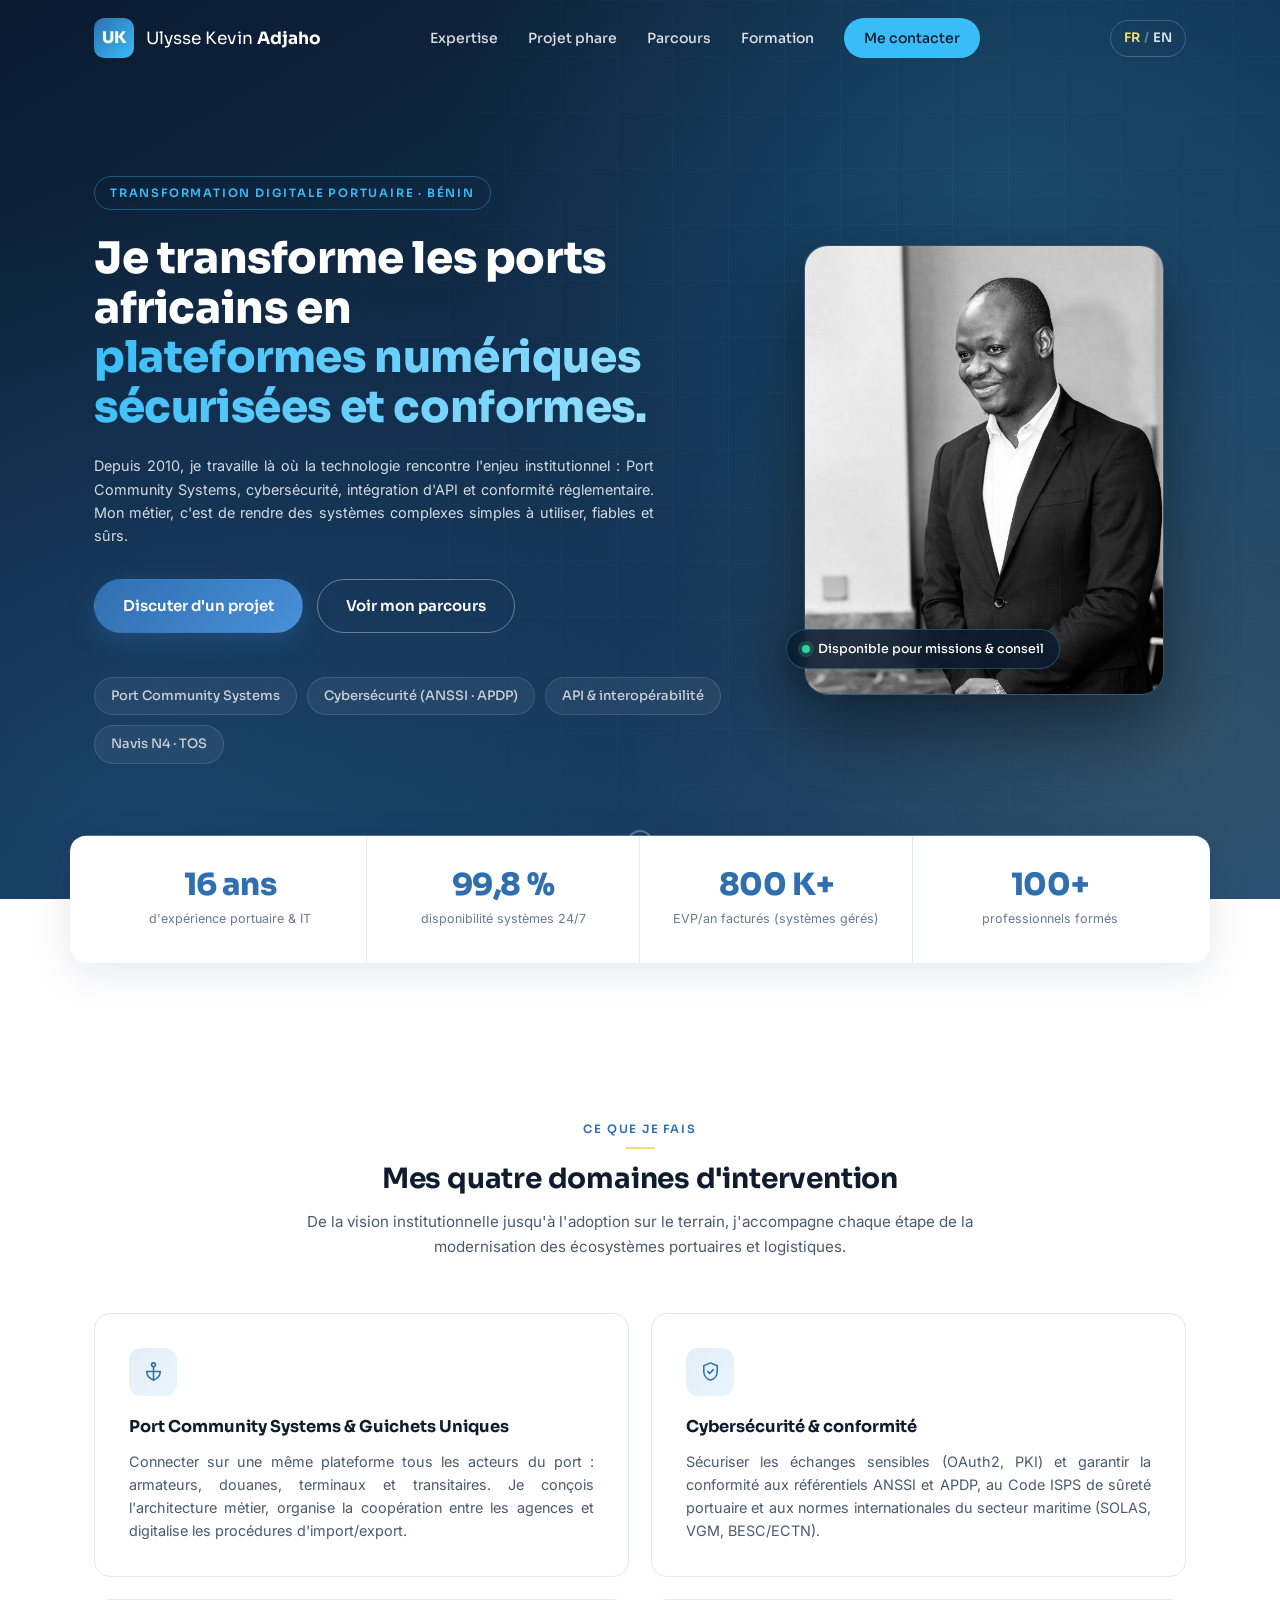
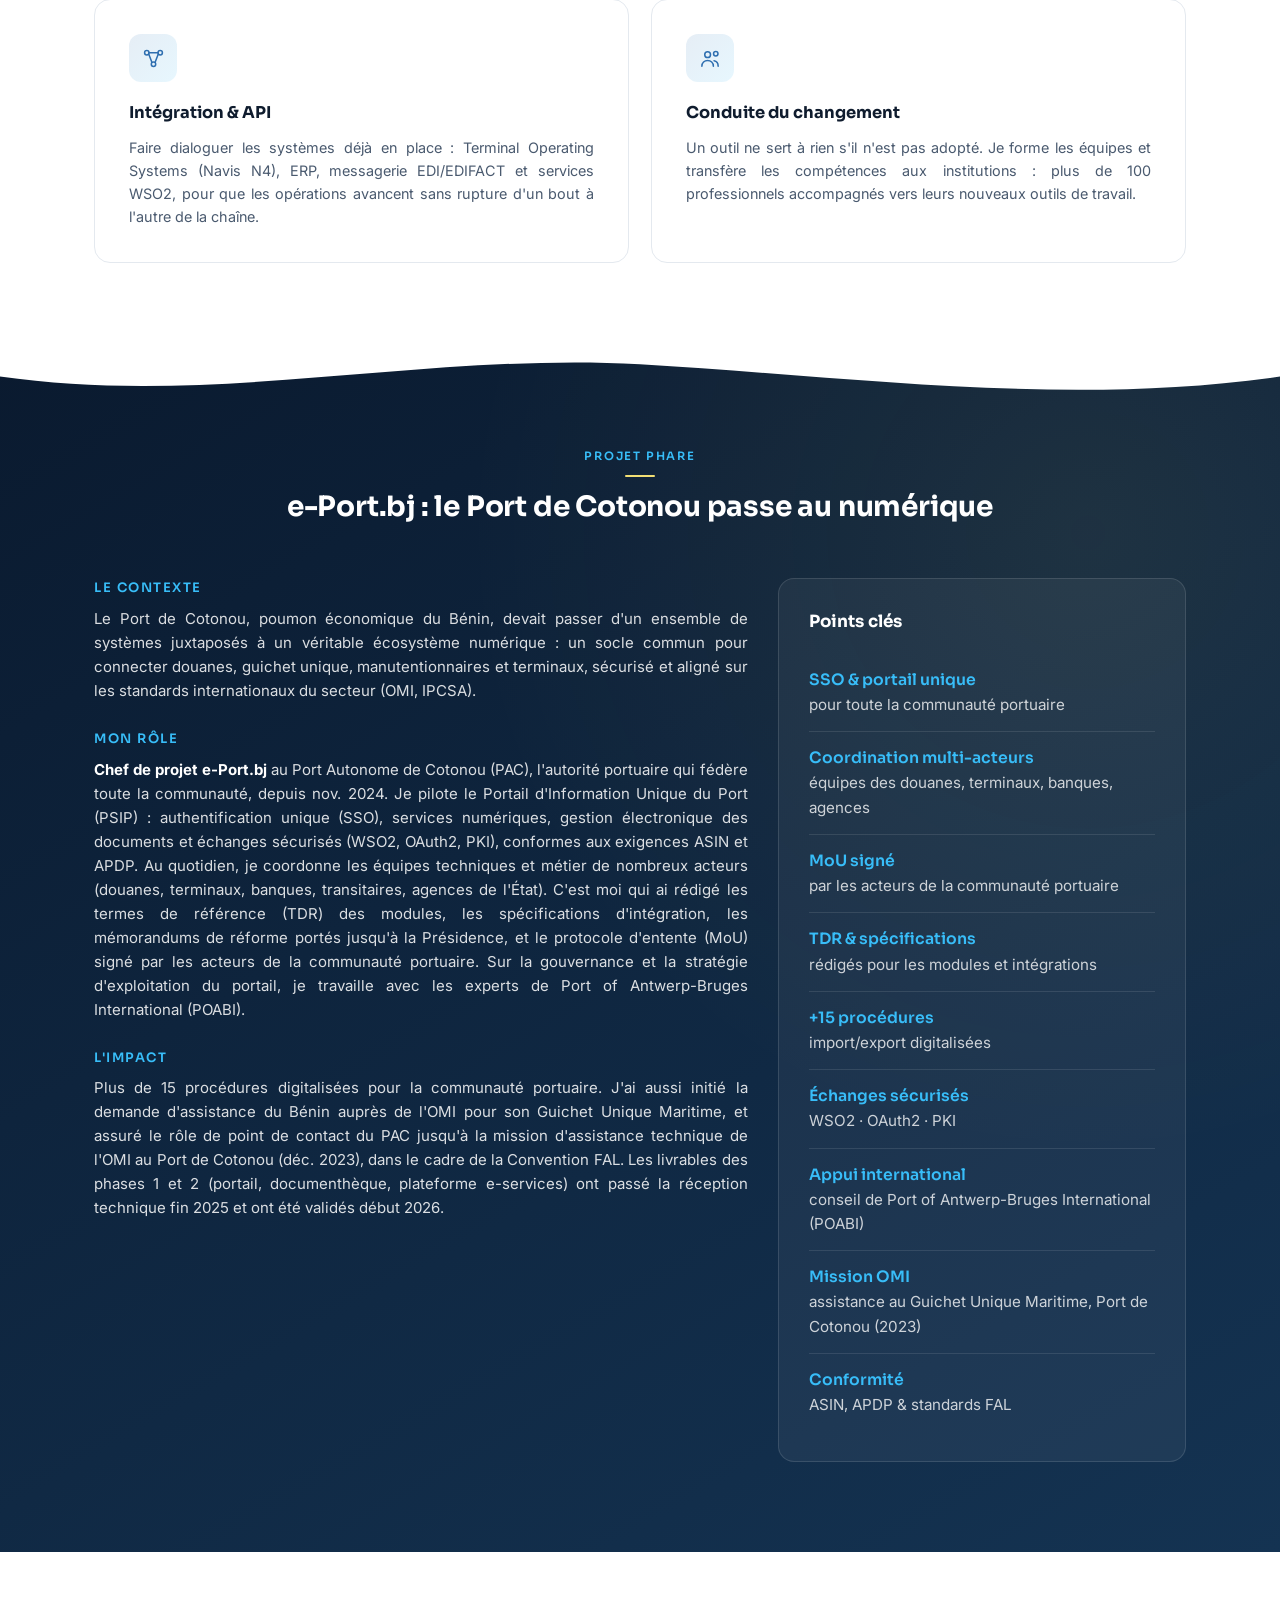
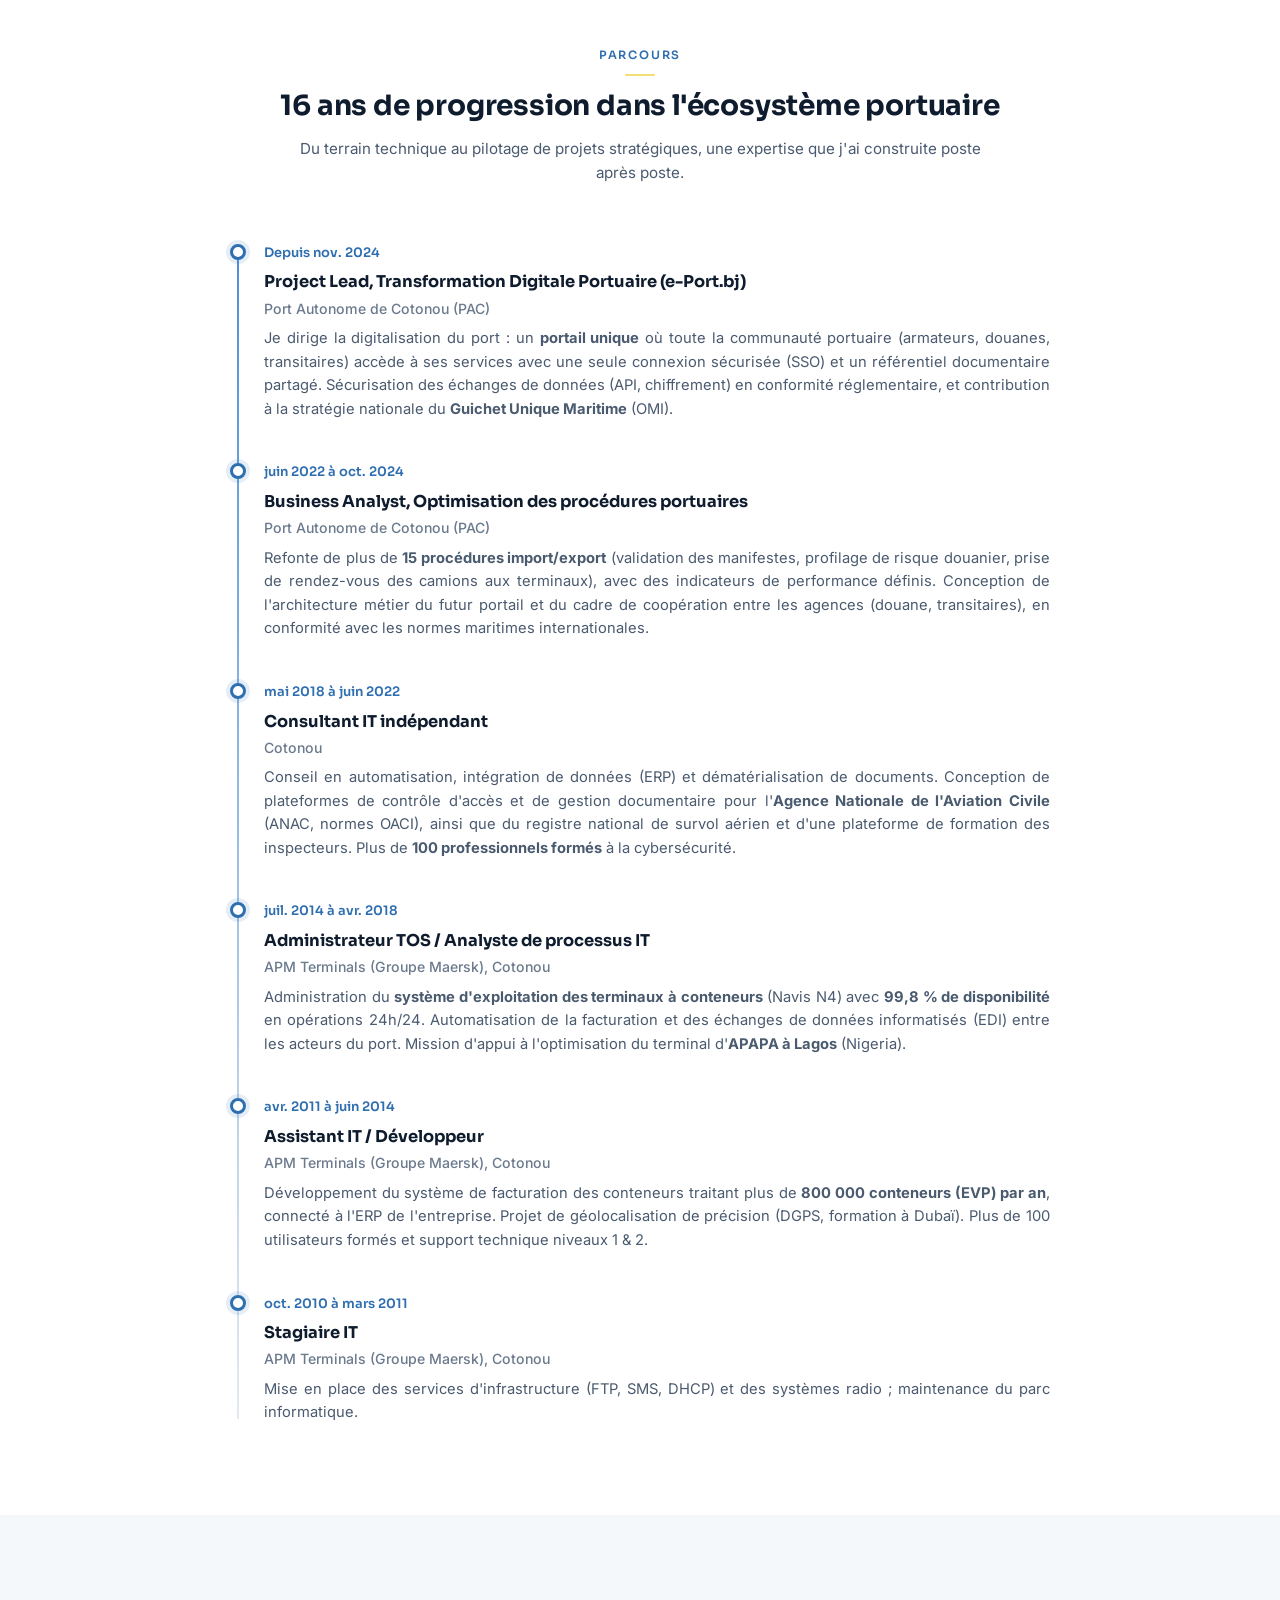
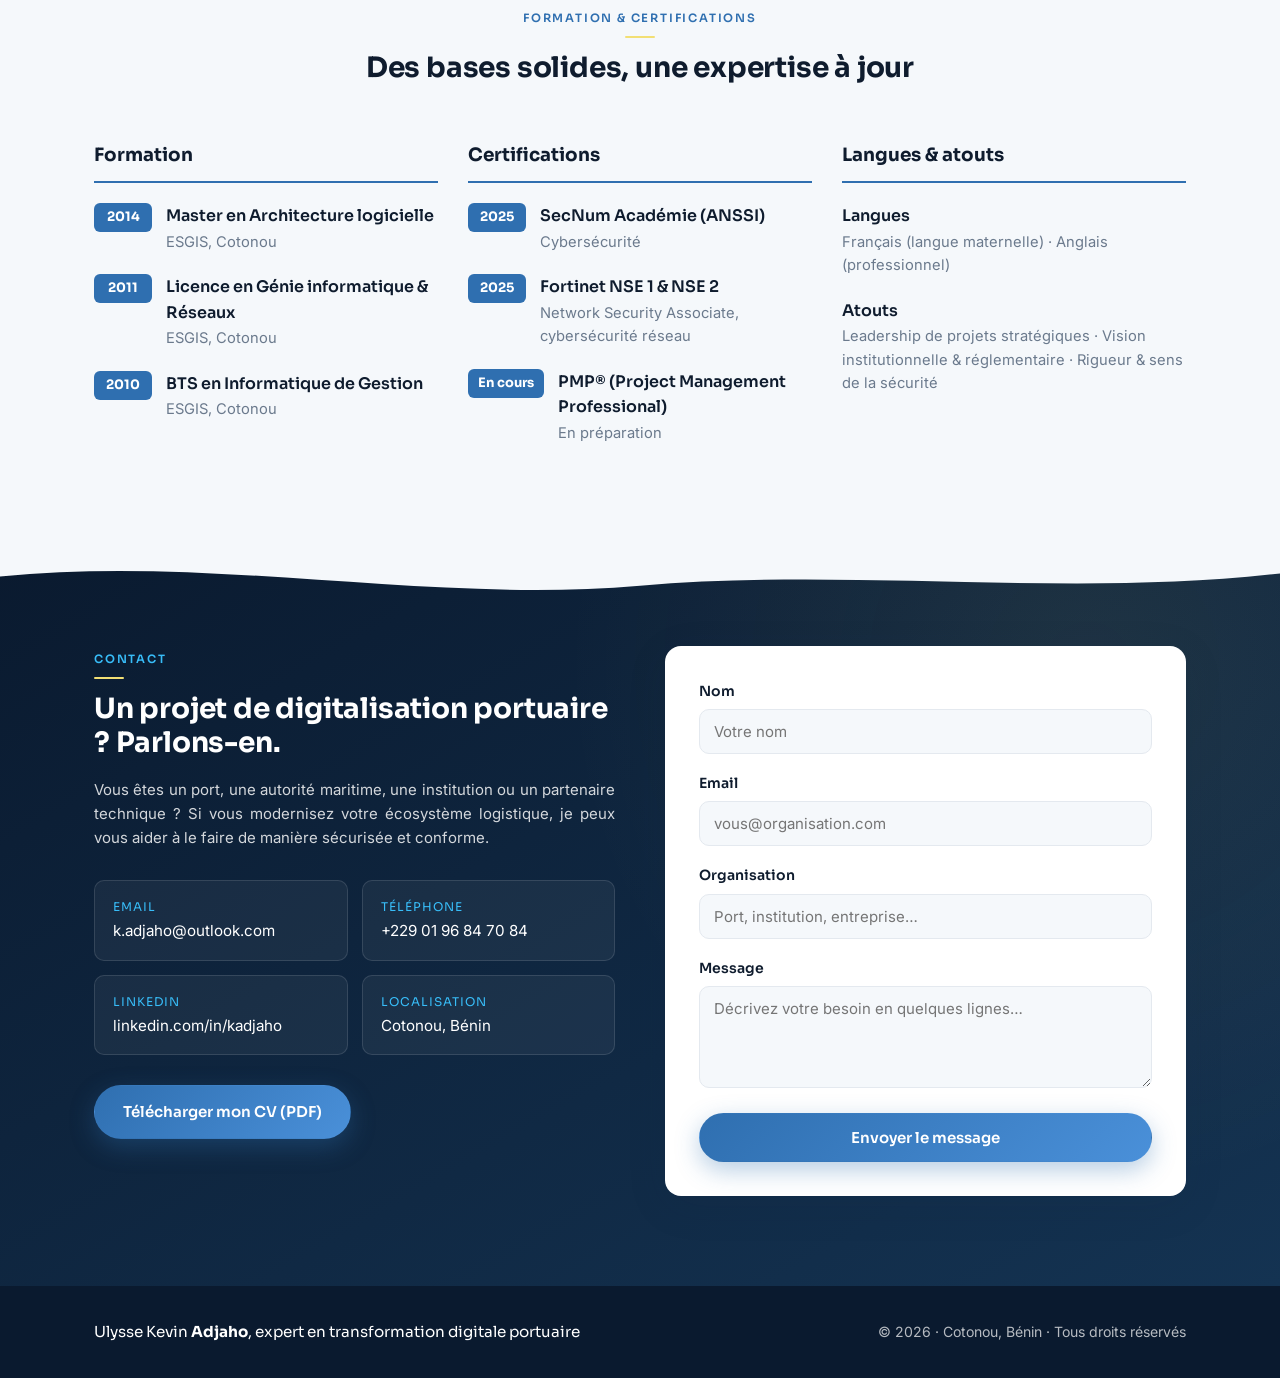
==== index.html @ 73146367 "Site personnel Ulysse Kevin Adjaho (FR/EN) - version initiale Site vitrine bilingue de transformatio" ====
<!DOCTYPE html>
<html lang="fr">
<head>
  <meta charset="UTF-8" />
  <meta name="viewport" content="width=device-width, initial-scale=1.0" />
  <title>Ulysse Kevin Adjaho | Expert en Transformation Digitale Portuaire</title>
  <meta name="description" content="Ulysse Kevin Adjaho, expert en transformation digitale portuaire à Cotonou (Bénin). 16 ans d'impact : Port Community Systems, cybersécurité, API et conformité pour les ports africains." />
  <meta name="author" content="Ulysse Kevin Adjaho" />

  <!-- Open Graph -->
  <meta property="og:type" content="website" />
  <meta property="og:title" content="Ulysse Kevin Adjaho | Transformation Digitale Portuaire" />
  <meta property="og:description" content="Je transforme les ports africains en plateformes numériques sécurisées et conformes. 16 ans d'impact." />
  <meta property="og:locale" content="fr_FR" />
  <meta property="og:url" content="https://kevinadjaho.com/" />

  <link rel="canonical" href="https://kevinadjaho.com/" />
  <link rel="icon" href="favicon.svg" type="image/svg+xml" />
  <link rel="preconnect" href="https://fonts.googleapis.com" />
  <link rel="preconnect" href="https://fonts.gstatic.com" crossorigin />
  <link href="https://fonts.googleapis.com/css2?family=Sora:wght@400;600;700;800&family=Inter:wght@400;500;600&display=swap" rel="stylesheet" />
  <link rel="alternate" hreflang="fr" href="https://kevinadjaho.com/" />
  <link rel="alternate" hreflang="en" href="https://kevinadjaho.com/index-en.html" />
  <link rel="alternate" hreflang="x-default" href="https://kevinadjaho.com/" />
  <link rel="stylesheet" href="styles.css?v=2" />

  <script type="application/ld+json">
  {
    "@context": "https://schema.org",
    "@type": "Person",
    "name": "Ulysse Kevin Adjaho",
    "alternateName": "Kevin Adjaho",
    "url": "https://kevinadjaho.com/",
    "image": "https://kevinadjaho.com/assets/photo.jpg",
    "jobTitle": "Chef de projet e-Port.bj, Expert en Transformation Digitale Portuaire",
    "worksFor": {
      "@type": "Organization",
      "name": "Port Autonome de Cotonou (PAC)"
    },
    "alumniOf": {
      "@type": "CollegeOrUniversity",
      "name": "ESGIS, Cotonou"
    },
    "address": {
      "@type": "PostalAddress",
      "addressLocality": "Cotonou",
      "addressCountry": "BJ"
    },
    "email": "mailto:k.adjaho@outlook.com",
    "telephone": "+229-01-96-84-70-84",
    "sameAs": [
      "https://www.linkedin.com/in/kadjaho"
    ],
    "knowsAbout": [
      "Port Community Systems",
      "Transformation digitale portuaire",
      "Interopérabilité des systèmes",
      "Cybersécurité",
      "Guichet Unique Maritime",
      "Sûreté portuaire (Code ISPS)",
      "Intégration API"
    ]
  }
  </script>
</head>
<body>

  <!-- ===== Header / Nav ===== -->
  <header class="site-header" id="siteHeader">
    <div class="container header-inner">
      <a href="#accueil" class="brand">
        <span class="brand-mark">UK</span>
        <span class="brand-name">Ulysse Kevin <strong>Adjaho</strong></span>
      </a>
      <nav class="nav" id="nav">
        <a href="#expertise">Expertise</a>
        <a href="#projet">Projet phare</a>
        <a href="#parcours">Parcours</a>
        <a href="#formation">Formation</a>
        <a href="#contact" class="nav-cta">Me contacter</a>
      </nav>
      <a class="lang-switch" href="index-en.html" hreflang="en" aria-label="Switch to English">
        <span class="lang-current">FR</span><span class="lang-sep">/</span><span class="lang-alt">EN</span>
      </a>
      <button class="nav-toggle" id="navToggle" aria-label="Menu" aria-expanded="false">
        <span></span><span></span><span></span>
      </button>
    </div>
  </header>

  <!-- ===== Hero ===== -->
  <section class="hero" id="accueil">
    <div class="hero-bg" aria-hidden="true"></div>
    <div class="container hero-inner">
      <div class="hero-content">
        <p class="hero-eyebrow">Transformation digitale portuaire · Bénin</p>
        <h1 class="hero-title">
          Je transforme les ports africains en
          <span class="accent">plateformes numériques sécurisées&nbsp;et conformes.</span>
        </h1>
        <p class="hero-lead">
          Depuis 2010, je travaille là où la technologie rencontre l'enjeu
          institutionnel : Port Community Systems, cybersécurité, intégration d'API et
          conformité réglementaire. Mon métier, c'est de rendre des systèmes complexes
          simples à utiliser, fiables et sûrs.
        </p>
        <div class="hero-actions">
          <a href="#contact" class="btn btn-primary">Discuter d'un projet</a>
          <a href="#parcours" class="btn btn-ghost">Voir mon parcours</a>
        </div>
        <ul class="hero-tags">
          <li>Port Community Systems</li>
          <li>Cybersécurité (ANSSI · APDP)</li>
          <li>API &amp; interopérabilité</li>
          <li>Navis N4 · TOS</li>
        </ul>
      </div>

      <div class="hero-portrait">
        <div class="portrait-frame">
          <img src="assets/photo.jpg" alt="Ulysse Kevin Adjaho" id="heroPhoto"
               onerror="this.style.display='none'; this.parentElement.classList.add('portrait-empty');" />
          <span class="portrait-fallback" aria-hidden="true">UK</span>
        </div>
        <div class="portrait-badge">
          <span class="badge-dot"></span>
          Disponible pour missions &amp; conseil
        </div>
      </div>
    </div>
    <div class="hero-scroll" aria-hidden="true"><span></span></div>
  </section>

  <!-- ===== Stats ===== -->
  <section class="stats" aria-label="Chiffres clés">
    <div class="container stats-grid">
      <div class="stat" data-target="16" data-suffix=" ans">
        <span class="stat-num">16 ans</span>
        <span class="stat-label">d'expérience portuaire &amp; IT</span>
      </div>
      <div class="stat" data-target="99.8" data-suffix=" %" data-decimals="1">
        <span class="stat-num">99,8 %</span>
        <span class="stat-label">disponibilité systèmes 24/7</span>
      </div>
      <div class="stat" data-target="800" data-suffix=" K+">
        <span class="stat-num">800 K+</span>
        <span class="stat-label">EVP/an facturés (systèmes gérés)</span>
      </div>
      <div class="stat" data-target="100" data-suffix="+">
        <span class="stat-num">100+</span>
        <span class="stat-label">professionnels formés</span>
      </div>
    </div>
  </section>

  <!-- ===== Expertise ===== -->
  <section class="section" id="expertise">
    <div class="container">
      <div class="section-head">
        <p class="section-eyebrow">Ce que je fais</p>
        <h2 class="section-title">Mes quatre domaines d'intervention</h2>
        <p class="section-sub">
          De la vision institutionnelle jusqu'à l'adoption sur le terrain, j'accompagne
          chaque étape de la modernisation des écosystèmes portuaires et logistiques.
        </p>
      </div>

      <div class="cards">
        <article class="card">
          <div class="card-icon">
            <svg viewBox="0 0 24 24" fill="none" stroke="currentColor" stroke-width="1.6" stroke-linecap="round" stroke-linejoin="round" aria-hidden="true">
              <circle cx="12" cy="5" r="2"></circle>
              <line x1="12" y1="7" x2="12" y2="21"></line>
              <path d="M5 12h14"></path>
              <path d="M5 12c0 4.5 3 7.5 7 9c4-1.5 7-4.5 7-9"></path>
            </svg>
          </div>
          <h3>Port Community Systems &amp; Guichets Uniques</h3>
          <p>
            Connecter sur une même plateforme tous les acteurs du port : armateurs,
            douanes, terminaux et transitaires. Je conçois l'architecture métier, organise
            la coopération entre les agences et digitalise les procédures d'import/export.
          </p>
        </article>

        <article class="card">
          <div class="card-icon">
            <svg viewBox="0 0 24 24" fill="none" stroke="currentColor" stroke-width="1.6" stroke-linecap="round" stroke-linejoin="round" aria-hidden="true">
              <path d="M12 3l7 3v6c0 4.5-3 8-7 9c-4-1-7-4.5-7-9V6l7-3z"></path>
              <path d="M9 12l2 2l4-4"></path>
            </svg>
          </div>
          <h3>Cybersécurité &amp; conformité</h3>
          <p>
            Sécuriser les échanges sensibles (OAuth2, PKI) et garantir la conformité
            aux référentiels ANSSI et APDP, au Code ISPS de sûreté portuaire et aux
            normes internationales du secteur maritime (SOLAS, VGM, BESC/ECTN).
          </p>
        </article>

        <article class="card">
          <div class="card-icon">
            <svg viewBox="0 0 24 24" fill="none" stroke="currentColor" stroke-width="1.6" stroke-linecap="round" stroke-linejoin="round" aria-hidden="true">
              <circle cx="5" cy="6" r="2.3"></circle>
              <circle cx="19" cy="6" r="2.3"></circle>
              <circle cx="12" cy="18" r="2.3"></circle>
              <path d="M7 7.3L10.3 16"></path>
              <path d="M17 7.3L13.7 16"></path>
              <path d="M7.3 6h9.4"></path>
            </svg>
          </div>
          <h3>Intégration &amp; API</h3>
          <p>
            Faire dialoguer les systèmes déjà en place : Terminal Operating Systems
            (Navis N4), ERP, messagerie EDI/EDIFACT et services WSO2, pour que les
            opérations avancent sans rupture d'un bout à l'autre de la chaîne.
          </p>
        </article>

        <article class="card">
          <div class="card-icon">
            <svg viewBox="0 0 24 24" fill="none" stroke="currentColor" stroke-width="1.6" stroke-linecap="round" stroke-linejoin="round" aria-hidden="true">
              <circle cx="9" cy="8" r="3"></circle>
              <path d="M3 20c0-3.5 2.7-6 6-6s6 2.5 6 6"></path>
              <circle cx="17.5" cy="7" r="2.3"></circle>
              <path d="M15.7 14.3c2.8 0.4 4.3 2.6 4.3 5.7"></path>
            </svg>
          </div>
          <h3>Conduite du changement</h3>
          <p>
            Un outil ne sert à rien s'il n'est pas adopté. Je forme les équipes et
            transfère les compétences aux institutions : plus de 100 professionnels
            accompagnés vers leurs nouveaux outils de travail.
          </p>
        </article>
      </div>
    </div>
  </section>

  <!-- ===== Projet phare ===== -->
  <section class="section section-dark" id="projet">
    <svg class="section-wave wave-white" viewBox="0 0 1440 60" preserveAspectRatio="none" aria-hidden="true"><path d="M0,32 C240,72 480,0 720,16 C960,32 1200,72 1440,32 L1440,0 L0,0 Z"></path></svg>
    <div class="container">
      <div class="section-head">
        <p class="section-eyebrow light">Projet phare</p>
        <h2 class="section-title">e-Port.bj : le Port de Cotonou passe au numérique</h2>
      </div>

      <div class="case">
        <div class="case-main">
          <div class="case-block">
            <h4>Le contexte</h4>
            <p>
              Le Port de Cotonou, poumon économique du Bénin, devait passer d'un ensemble
              de systèmes juxtaposés à un véritable écosystème numérique : un socle commun
              pour connecter douanes, guichet unique, manutentionnaires et terminaux, sécurisé
              et aligné sur les standards internationaux du secteur (OMI, IPCSA).
            </p>
          </div>
          <div class="case-block">
            <h4>Mon rôle</h4>
            <p>
              <strong>Chef de projet e-Port.bj</strong> au Port Autonome de Cotonou (PAC),
              l'autorité portuaire qui fédère toute la communauté, depuis nov. 2024.
              Je pilote le Portail d'Information Unique du Port (PSIP) : authentification
              unique (SSO), services numériques, gestion électronique des documents et
              échanges sécurisés (WSO2, OAuth2, PKI), conformes aux exigences ASIN et APDP.
              Au quotidien, je coordonne les équipes techniques et métier de nombreux
              acteurs (douanes, terminaux, banques, transitaires, agences de l'État).
              C'est moi qui ai rédigé les termes de référence (TDR) des modules, les
              spécifications d'intégration, les mémorandums de réforme portés jusqu'à la
              Présidence, et le protocole d'entente (MoU) signé par les acteurs de la
              communauté portuaire. Sur la gouvernance et la stratégie d'exploitation du
              portail, je travaille avec les experts de Port of Antwerp-Bruges
              International (POABI).
            </p>
          </div>
          <div class="case-block">
            <h4>L'impact</h4>
            <p>
              Plus de 15 procédures digitalisées pour la communauté portuaire. J'ai aussi
              initié la demande d'assistance du Bénin auprès de l'OMI pour son Guichet
              Unique Maritime, et assuré le rôle de point de contact du PAC jusqu'à la
              mission d'assistance technique de l'OMI au Port de Cotonou (déc. 2023), dans
              le cadre de la Convention FAL. Les livrables des phases 1 et 2 (portail,
              documenthèque, plateforme e-services) ont passé la réception technique fin
              2025 et ont été validés début 2026.
            </p>
          </div>
        </div>

        <aside class="case-side">
          <h4>Points clés</h4>
          <ul class="case-list">
            <li><span>SSO &amp; portail unique</span> pour toute la communauté portuaire</li>
            <li><span>Coordination multi-acteurs</span> équipes des douanes, terminaux, banques, agences</li>
            <li><span>MoU signé</span> par les acteurs de la communauté portuaire</li>
            <li><span>TDR &amp; spécifications</span> rédigés pour les modules et intégrations</li>
            <li><span>+15 procédures</span> import/export digitalisées</li>
            <li><span>Échanges sécurisés</span> WSO2 · OAuth2 · PKI</li>
            <li><span>Appui international</span> conseil de Port of Antwerp-Bruges International (POABI)</li>
            <li><span>Mission OMI</span> assistance au Guichet Unique Maritime, Port de Cotonou (2023)</li>
            <li><span>Conformité</span> ASIN, APDP &amp; standards FAL</li>
          </ul>
        </aside>
      </div>
    </div>
  </section>

  <!-- ===== Parcours ===== -->
  <section class="section" id="parcours">
    <div class="container">
      <div class="section-head">
        <p class="section-eyebrow">Parcours</p>
        <h2 class="section-title">16 ans de progression dans l'écosystème portuaire</h2>
        <p class="section-sub">
          Du terrain technique au pilotage de projets stratégiques, une expertise
          que j'ai construite poste après poste.
        </p>
      </div>

      <ol class="timeline">
        <li class="tl-item">
          <div class="tl-dot"></div>
          <div class="tl-body">
            <span class="tl-date">Depuis nov. 2024</span>
            <h3>Project Lead, Transformation Digitale Portuaire (e-Port.bj)</h3>
            <p class="tl-org">Port Autonome de Cotonou (PAC)</p>
            <p>Je dirige la digitalisation du port : un <strong>portail unique</strong> où toute la communauté portuaire (armateurs, douanes, transitaires) accède à ses services avec une seule connexion sécurisée (SSO) et un référentiel documentaire partagé. Sécurisation des échanges de données (API, chiffrement) en conformité réglementaire, et contribution à la stratégie nationale du <strong>Guichet Unique Maritime</strong> (OMI).</p>
          </div>
        </li>
        <li class="tl-item">
          <div class="tl-dot"></div>
          <div class="tl-body">
            <span class="tl-date">juin 2022 à oct. 2024</span>
            <h3>Business Analyst, Optimisation des procédures portuaires</h3>
            <p class="tl-org">Port Autonome de Cotonou (PAC)</p>
            <p>Refonte de plus de <strong>15 procédures import/export</strong> (validation des manifestes, profilage de risque douanier, prise de rendez-vous des camions aux terminaux), avec des indicateurs de performance définis. Conception de l'architecture métier du futur portail et du cadre de coopération entre les agences (douane, transitaires), en conformité avec les normes maritimes internationales.</p>
          </div>
        </li>
        <li class="tl-item">
          <div class="tl-dot"></div>
          <div class="tl-body">
            <span class="tl-date">mai 2018 à juin 2022</span>
            <h3>Consultant IT indépendant</h3>
            <p class="tl-org">Cotonou</p>
            <p>Conseil en automatisation, intégration de données (ERP) et dématérialisation de documents. Conception de plateformes de contrôle d'accès et de gestion documentaire pour l'<strong>Agence Nationale de l'Aviation Civile</strong> (ANAC, normes OACI), ainsi que du registre national de survol aérien et d'une plateforme de formation des inspecteurs. Plus de <strong>100 professionnels formés</strong> à la cybersécurité.</p>
          </div>
        </li>
        <li class="tl-item">
          <div class="tl-dot"></div>
          <div class="tl-body">
            <span class="tl-date">juil. 2014 à avr. 2018</span>
            <h3>Administrateur TOS / Analyste de processus IT</h3>
            <p class="tl-org">APM Terminals (Groupe Maersk), Cotonou</p>
            <p>Administration du <strong>système d'exploitation des terminaux à conteneurs</strong> (Navis N4) avec <strong>99,8 % de disponibilité</strong> en opérations 24h/24. Automatisation de la facturation et des échanges de données informatisés (EDI) entre les acteurs du port. Mission d'appui à l'optimisation du terminal d'<strong>APAPA à Lagos</strong> (Nigeria).</p>
          </div>
        </li>
        <li class="tl-item">
          <div class="tl-dot"></div>
          <div class="tl-body">
            <span class="tl-date">avr. 2011 à juin 2014</span>
            <h3>Assistant IT / Développeur</h3>
            <p class="tl-org">APM Terminals (Groupe Maersk), Cotonou</p>
            <p>Développement du système de facturation des conteneurs traitant plus de <strong>800 000 conteneurs (EVP) par an</strong>, connecté à l'ERP de l'entreprise. Projet de géolocalisation de précision (DGPS, formation à Dubaï). Plus de 100 utilisateurs formés et support technique niveaux 1 &amp; 2.</p>
          </div>
        </li>
        <li class="tl-item">
          <div class="tl-dot"></div>
          <div class="tl-body">
            <span class="tl-date">oct. 2010 à mars 2011</span>
            <h3>Stagiaire IT</h3>
            <p class="tl-org">APM Terminals (Groupe Maersk), Cotonou</p>
            <p>Mise en place des services d'infrastructure (FTP, SMS, DHCP) et des systèmes radio ; maintenance du parc informatique.</p>
          </div>
        </li>
      </ol>
    </div>
  </section>

  <!-- ===== Formation & certifs ===== -->
  <section class="section section-soft" id="formation">
    <div class="container">
      <div class="section-head">
        <p class="section-eyebrow">Formation &amp; certifications</p>
        <h2 class="section-title">Des bases solides, une expertise à jour</h2>
      </div>

      <div class="edu-grid">
        <div class="edu-col">
          <h3 class="edu-heading">Formation</h3>
          <div class="edu-item">
            <span class="edu-year">2014</span>
            <div>
              <h4>Master en Architecture logicielle</h4>
              <p>ESGIS, Cotonou</p>
            </div>
          </div>
          <div class="edu-item">
            <span class="edu-year">2011</span>
            <div>
              <h4>Licence en Génie informatique &amp; Réseaux</h4>
              <p>ESGIS, Cotonou</p>
            </div>
          </div>
          <div class="edu-item">
            <span class="edu-year">2010</span>
            <div>
              <h4>BTS en Informatique de Gestion</h4>
              <p>ESGIS, Cotonou</p>
            </div>
          </div>
        </div>

        <div class="edu-col">
          <h3 class="edu-heading">Certifications</h3>
          <div class="edu-item">
            <span class="edu-year">2025</span>
            <div>
              <h4>SecNum Académie (ANSSI)</h4>
              <p>Cybersécurité</p>
            </div>
          </div>
          <div class="edu-item">
            <span class="edu-year">2025</span>
            <div>
              <h4>Fortinet NSE 1 &amp; NSE 2</h4>
              <p>Network Security Associate, cybersécurité réseau</p>
            </div>
          </div>
          <div class="edu-item">
            <span class="edu-year">En cours</span>
            <div>
              <h4>PMP® (Project Management Professional)</h4>
              <p>En préparation</p>
            </div>
          </div>
        </div>

        <div class="edu-col">
          <h3 class="edu-heading">Langues &amp; atouts</h3>
          <div class="edu-item">
            <div>
              <h4>Langues</h4>
              <p>Français (langue maternelle) · Anglais (professionnel)</p>
            </div>
          </div>
          <div class="edu-item">
            <div>
              <h4>Atouts</h4>
              <p>Leadership de projets stratégiques · Vision institutionnelle &amp; réglementaire · Rigueur &amp; sens de la sécurité</p>
            </div>
          </div>
        </div>
      </div>
    </div>
  </section>

  <!-- ===== Contact ===== -->
  <section class="section section-dark" id="contact">
    <svg class="section-wave wave-soft" viewBox="0 0 1440 60" preserveAspectRatio="none" aria-hidden="true"><path d="M0,28 C240,0 480,64 720,40 C960,16 1200,56 1440,24 L1440,0 L0,0 Z"></path></svg>
    <div class="container contact-inner">
      <div class="contact-text">
        <p class="section-eyebrow light">Contact</p>
        <h2 class="section-title">Un projet de digitalisation portuaire ? Parlons-en.</h2>
        <p class="contact-lead">
          Vous êtes un port, une autorité maritime, une institution ou un partenaire
          technique ? Si vous modernisez votre écosystème logistique, je peux vous
          aider à le faire de manière sécurisée et conforme.
        </p>
        <div class="contact-methods">
          <a class="contact-method" href="mailto:k.adjaho@outlook.com">
            <span class="cm-label">Email</span>
            <span class="cm-value">k.adjaho@outlook.com</span>
          </a>
          <a class="contact-method" href="tel:+2290196847084">
            <span class="cm-label">Téléphone</span>
            <span class="cm-value">+229 01 96 84 70 84</span>
          </a>
          <a class="contact-method" href="https://www.linkedin.com/in/kadjaho" target="_blank" rel="noopener">
            <span class="cm-label">LinkedIn</span>
            <span class="cm-value">linkedin.com/in/kadjaho</span>
          </a>
          <div class="contact-method">
            <span class="cm-label">Localisation</span>
            <span class="cm-value">Cotonou, Bénin</span>
          </div>
        </div>
        <a href="CV_Kevin_ADJAHO.pdf" class="btn btn-primary" download>Télécharger mon CV (PDF)</a>
      </div>

      <form class="contact-form" id="contactForm" action="mailto:k.adjaho@outlook.com" method="post" enctype="text/plain">
        <div class="field">
          <label for="name">Nom</label>
          <input type="text" id="name" name="name" placeholder="Votre nom" required />
        </div>
        <div class="field">
          <label for="email">Email</label>
          <input type="email" id="email" name="email" placeholder="vous@organisation.com" required />
        </div>
        <div class="field">
          <label for="org">Organisation</label>
          <input type="text" id="org" name="organisation" placeholder="Port, institution, entreprise…" />
        </div>
        <div class="field">
          <label for="message">Message</label>
          <textarea id="message" name="message" rows="4" placeholder="Décrivez votre besoin en quelques lignes…" required></textarea>
        </div>
        <button type="submit" class="btn btn-primary btn-block">Envoyer le message</button>
      </form>
    </div>
  </section>

  <!-- ===== Footer ===== -->
  <footer class="site-footer">
    <div class="container footer-inner">
      <p class="footer-brand">Ulysse Kevin <strong>Adjaho</strong>, expert en transformation digitale portuaire</p>
      <p class="footer-copy">© <span id="year"></span> · Cotonou, Bénin · Tous droits réservés</p>
    </div>
  </footer>

  <script src="script.js"></script>
</body>
</html>
---- styles.css ----
/* ===================================================================
   Ulysse Kevin Adjaho - Personal Branding
   Style : institutionnel & premium (bleus maritimes)
   =================================================================== */

:root {
  /* Palette maritime */
  --navy-900: #0a1a2f;
  --navy-800: #0f2740;
  --navy-700: #143352;
  --navy-600: #1c4670;
  --blue-500: #2f6fb0;
  --blue-400: #4a90d9;
  --accent:   #38bdf8;   /* bleu clair / vague */
  --tm-yellow: #f2df74;  /* Toastmasters "Happy Yellow" - filigrane de marque */

  --ink:      #0f1c2e;
  --slate:    #4a5a6f;
  --slate-2:  #6b7a8d;
  --line:     #e4e9ef;
  --bg:       #ffffff;
  --bg-soft:  #f5f8fb;
  --white:    #ffffff;

  --radius:   16px;
  --radius-sm: 10px;
  --shadow:   0 10px 40px rgba(15, 39, 64, 0.10);
  --shadow-sm: 0 4px 18px rgba(15, 39, 64, 0.08);

  --font-head: 'Sora', system-ui, sans-serif;
  --font-body: 'Inter', system-ui, sans-serif;

  --maxw: 1140px;
}

/* ===== Reset ===== */
*, *::before, *::after { box-sizing: border-box; margin: 0; padding: 0; }
html { scroll-behavior: smooth; -webkit-text-size-adjust: 100%; }
section[id] { scroll-margin-top: 84px; }
::selection { background: var(--blue-400); color: var(--white); }
a:focus-visible, button:focus-visible, input:focus-visible, textarea:focus-visible {
  outline: 2px solid var(--accent); outline-offset: 3px; border-radius: 4px;
}
body {
  font-family: var(--font-body);
  color: var(--ink);
  background: var(--bg);
  line-height: 1.6;
  font-size: 15px;
  -webkit-font-smoothing: antialiased;
  overflow-x: hidden;
}
img { max-width: 100%; display: block; }
a { color: inherit; text-decoration: none; }
ul, ol { list-style: none; }

.container { width: 100%; max-width: var(--maxw); margin: 0 auto; padding: 0 24px; }

/* ===== Buttons ===== */
.btn {
  display: inline-flex; align-items: center; justify-content: center;
  gap: 8px;
  font-family: var(--font-head);
  font-weight: 600; font-size: 15px;
  padding: 14px 28px;
  border-radius: 999px;
  border: 1.5px solid transparent;
  cursor: pointer;
  transition: transform .2s ease, box-shadow .2s ease, background .2s ease, color .2s ease;
  white-space: nowrap;
}
.btn-primary {
  background: linear-gradient(135deg, var(--blue-500), var(--blue-400));
  color: var(--white);
  box-shadow: 0 8px 24px rgba(47, 111, 176, 0.35);
}
.btn-primary:hover { transform: translateY(-2px); box-shadow: 0 12px 30px rgba(47, 111, 176, 0.45); }
.btn-ghost {
  background: transparent;
  color: var(--white);
  border-color: rgba(255,255,255,0.35);
}
.btn-ghost:hover { background: rgba(255,255,255,0.10); border-color: rgba(255,255,255,0.6); }
.btn-block { width: 100%; }

/* ===== Header ===== */
.site-header {
  position: fixed; top: 0; left: 0; right: 0; z-index: 100;
  transition: background .3s ease, box-shadow .3s ease, padding .3s ease;
  padding: 18px 0;
}
.site-header.scrolled {
  background: rgba(255,255,255,0.92);
  backdrop-filter: blur(12px);
  box-shadow: 0 1px 0 var(--line);
  padding: 12px 0;
}
.header-inner { display: flex; align-items: center; justify-content: space-between; }

.brand { display: flex; align-items: center; gap: 12px; }
.brand-mark {
  display: grid; place-items: center;
  width: 40px; height: 40px;
  border-radius: 10px;
  background: linear-gradient(135deg, var(--blue-500), var(--accent));
  color: #fff; font-family: var(--font-head); font-weight: 800; font-size: 16px;
  letter-spacing: .5px;
}
.brand-name { font-family: var(--font-head); font-weight: 400; font-size: 17px; color: var(--white); transition: color .3s ease; }
.brand-name strong { font-weight: 700; }
.scrolled .brand-name { color: var(--ink); }

.nav { display: flex; align-items: center; gap: 30px; }
.nav a {
  font-family: var(--font-head); font-weight: 500; font-size: 14px;
  color: rgba(255,255,255,0.85); transition: color .2s ease;
}
.nav a:hover { color: var(--white); }
.scrolled .nav a { color: var(--slate); }
.scrolled .nav a:hover { color: var(--blue-500); }
.nav-cta {
  padding: 9px 20px; border-radius: 999px;
  background: var(--accent); color: var(--navy-900) !important; font-weight: 600;
}
.nav-cta:hover { background: #6fd0fb; }
.scrolled .nav-cta { color: var(--navy-900) !important; }

/* Sélecteur de langue */
.lang-switch {
  display: inline-flex; align-items: center; gap: 4px;
  margin-left: 22px;
  font-family: var(--font-head); font-weight: 600; font-size: 13px;
  color: rgba(255,255,255,0.85);
  padding: 7px 13px; border-radius: 999px;
  border: 1px solid rgba(255,255,255,0.2);
  transition: color .2s ease, border-color .2s ease, background .2s ease;
}
.lang-switch:hover { color: #fff; border-color: rgba(56,189,248,0.6); background: rgba(255,255,255,0.06); }
.lang-switch .lang-current { color: var(--tm-yellow); }
.lang-switch .lang-sep { opacity: 0.4; }
.scrolled .lang-switch { color: var(--slate); border-color: var(--line); }
.scrolled .lang-switch:hover { color: var(--blue-500); border-color: var(--blue-400); }
.scrolled .lang-switch .lang-current { color: var(--blue-500); }

.nav-toggle { display: none; flex-direction: column; gap: 5px; background: none; border: none; cursor: pointer; padding: 8px; }
.nav-toggle span { width: 24px; height: 2px; background: var(--white); border-radius: 2px; transition: .3s; }
.scrolled .nav-toggle span { background: var(--ink); }

/* ===== Hero ===== */
.hero {
  position: relative;
  min-height: 100vh;
  display: flex; align-items: center;
  background: linear-gradient(150deg, var(--navy-900) 0%, var(--navy-700) 55%, var(--navy-600) 100%);
  overflow: hidden;
  padding: 120px 0 80px;
}
.hero-bg {
  position: absolute; inset: 0;
  background:
    radial-gradient(circle at 78% 20%, rgba(56,189,248,0.18), transparent 45%),
    radial-gradient(circle at 92% 82%, rgba(242,223,116,0.10), transparent 40%),
    radial-gradient(circle at 10% 90%, rgba(47,111,176,0.25), transparent 45%);
  pointer-events: none;
}
.hero-bg::after {
  content: ""; position: absolute; inset: 0;
  background-image: linear-gradient(rgba(255,255,255,0.03) 1px, transparent 1px),
                    linear-gradient(90deg, rgba(255,255,255,0.03) 1px, transparent 1px);
  background-size: 56px 56px;
  mask-image: radial-gradient(circle at 70% 40%, #000 0%, transparent 70%);
}
.hero-inner {
  position: relative; z-index: 2;
  display: grid; grid-template-columns: 1.35fr 0.85fr;
  gap: 48px; align-items: center;
}
.hero-content { max-width: 640px; }
.hero-eyebrow {
  display: inline-block;
  font-family: var(--font-head); font-weight: 600; font-size: 11.5px;
  letter-spacing: 1.8px; text-transform: uppercase;
  color: var(--accent);
  padding: 7px 15px; border: 1px solid rgba(56,189,248,0.35);
  border-radius: 999px; margin-bottom: 24px;
}
.hero-title {
  font-family: var(--font-head); font-weight: 800;
  font-size: clamp(1.65rem, 3.4vw, 2.8rem);
  line-height: 1.14; letter-spacing: -0.4px;
  color: var(--white); margin-bottom: 22px;
}
.hero-title .accent {
  display: block;
  background: linear-gradient(120deg, var(--accent), #a5e4ff);
  -webkit-background-clip: text; background-clip: text; color: transparent;
}
.hero-lead {
  font-size: clamp(0.9rem, 1.1vw, 1rem);
  color: rgba(255,255,255,0.82);
  max-width: 560px; margin-bottom: 32px;
}
.hero-actions { display: flex; flex-wrap: wrap; gap: 14px; margin-bottom: 44px; }
.hero-tags { display: flex; flex-wrap: wrap; gap: 10px; }
.hero-tags li {
  font-family: var(--font-head); font-size: 13px; font-weight: 500;
  color: rgba(255,255,255,0.75);
  padding: 8px 16px; border-radius: 999px;
  background: rgba(255,255,255,0.06); border: 1px solid rgba(255,255,255,0.12);
}
/* Hero portrait */
.hero-portrait { position: relative; justify-self: center; width: 100%; max-width: 360px; }
.portrait-frame {
  position: relative;
  aspect-ratio: 4 / 5;
  border-radius: 24px;
  overflow: hidden;
  background: linear-gradient(150deg, var(--navy-600), var(--navy-800));
  border: 1px solid rgba(255,255,255,0.14);
  box-shadow: 0 30px 70px rgba(0,0,0,0.45);
}
.portrait-frame img { width: 100%; height: 100%; object-fit: cover; object-position: center top; }
.portrait-fallback {
  position: absolute; inset: 0; display: none;
  place-items: center;
  font-family: var(--font-head); font-weight: 800; font-size: 5rem; letter-spacing: 2px;
  color: rgba(255,255,255,0.14);
}
.portrait-frame.portrait-empty { display: grid; place-items: center; }
.portrait-frame.portrait-empty .portrait-fallback { display: grid; }
.portrait-badge {
  position: absolute; left: -18px; bottom: 26px;
  display: inline-flex; align-items: center; gap: 8px;
  background: rgba(10,26,47,0.85); backdrop-filter: blur(8px);
  border: 1px solid rgba(56,189,248,0.3);
  color: #fff; font-family: var(--font-head); font-weight: 500; font-size: 12.5px;
  padding: 9px 15px; border-radius: 999px;
  box-shadow: 0 10px 30px rgba(0,0,0,0.35);
}
.badge-dot { width: 8px; height: 8px; border-radius: 50%; background: #34d399; box-shadow: 0 0 0 4px rgba(52,211,153,0.2); }

.hero-scroll {
  position: absolute; bottom: 28px; left: 50%; transform: translateX(-50%); z-index: 2;
  width: 26px; height: 42px; border: 2px solid rgba(255,255,255,0.3); border-radius: 999px;
}
.hero-scroll span {
  position: absolute; top: 8px; left: 50%; transform: translateX(-50%);
  width: 4px; height: 8px; border-radius: 4px; background: var(--accent);
  animation: scrollDot 1.8s infinite;
}
@keyframes scrollDot { 0% { opacity: 0; top: 8px; } 40% { opacity: 1; } 80% { opacity: 0; top: 22px; } 100% { opacity: 0; } }

/* ===== Stats ===== */
.stats {
  background: var(--white);
  margin-top: -1px;
  position: relative; z-index: 3;
}
.stats-grid {
  display: grid; grid-template-columns: repeat(4, 1fr);
  gap: 0;
  transform: translateY(-50%);
  background: var(--white);
  border-radius: var(--radius);
  box-shadow: var(--shadow);
  overflow: hidden;
}
.stat {
  padding: 34px 26px; text-align: center;
  border-right: 1px solid var(--line);
}
.stat:last-child { border-right: none; }
.stat-num {
  display: block;
  font-family: var(--font-head); font-weight: 800;
  font-size: clamp(1.5rem, 2.4vw, 2.05rem);
  color: var(--blue-500); line-height: 1;
  letter-spacing: -0.4px;
}
.stat-label { display: block; margin-top: 8px; font-size: 12.5px; color: var(--slate-2); }

/* ===== Sections ===== */
.section { padding: 90px 0; }
.section-soft { background: var(--bg-soft); }
.section-dark {
  position: relative;
  background:
    radial-gradient(circle at 85% 15%, rgba(242,223,116,0.07), transparent 42%),
    linear-gradient(150deg, var(--navy-900), var(--navy-700));
  color: var(--white);
}
.section-wave {
  position: absolute; top: -1px; left: 0; width: 100%; height: 46px;
  display: block; pointer-events: none;
}
.section-wave.wave-white path { fill: var(--bg); }
.section-wave.wave-soft path { fill: var(--bg-soft); }
.section-head { max-width: 720px; margin: 0 auto 54px; text-align: center; }
.section-eyebrow {
  position: relative; display: inline-block; padding-bottom: 11px;
  font-family: var(--font-head); font-weight: 600; font-size: 11.5px;
  letter-spacing: 1.8px; text-transform: uppercase;
  color: var(--blue-500); margin-bottom: 13px;
}
.section-eyebrow::after {
  content: ""; position: absolute; bottom: 0; left: 50%; transform: translateX(-50%);
  width: 30px; height: 2px; border-radius: 2px; background: var(--tm-yellow);
}
.contact-text .section-eyebrow::after { left: 0; transform: none; }
.section-eyebrow.light { color: var(--accent); }
.section-title {
  font-family: var(--font-head); font-weight: 700;
  font-size: clamp(1.3rem, 2.2vw, 1.75rem);
  line-height: 1.22; letter-spacing: -0.2px;
}
.section-dark .section-title, .section-dark .section-head { color: var(--white); }
.section-sub { margin-top: 14px; color: var(--slate); font-size: 0.95rem; }
.section-dark .section-sub { color: rgba(255,255,255,0.8); }

/* ===== Cards (expertise) ===== */
.cards { display: grid; grid-template-columns: repeat(2, 1fr); gap: 22px; }
.card {
  position: relative; overflow: hidden;
  background: var(--white);
  border: 1px solid var(--line);
  border-radius: var(--radius);
  padding: 34px;
  transition: transform .25s ease, box-shadow .25s ease, border-color .25s ease;
}
.card::before {
  content: ""; position: absolute; top: 0; left: 0; right: 0; height: 3px;
  background: var(--tm-yellow);
  transform: scaleX(0); transform-origin: left;
  transition: transform .3s ease;
}
.card:hover { transform: translateY(-4px); box-shadow: var(--shadow); border-color: transparent; }
.card:hover::before { transform: scaleX(1); }
.card-icon {
  width: 48px; height: 48px; border-radius: 12px;
  display: grid; place-items: center;
  background: linear-gradient(135deg, rgba(47,111,176,0.12), rgba(56,189,248,0.12));
  margin-bottom: 18px;
  transition: background .3s ease;
}
.card-icon svg {
  width: 23px; height: 23px;
  color: var(--blue-500);
  transition: color .3s ease, transform .3s ease;
}
.card:hover .card-icon { background: linear-gradient(135deg, rgba(47,111,176,0.18), rgba(56,189,248,0.22)); }
.card:hover .card-icon svg { color: var(--blue-500); transform: scale(1.08); }
.card h3 { font-family: var(--font-head); font-weight: 700; font-size: 1.02rem; margin-bottom: 10px; }
.card p { color: var(--slate); font-size: 0.9rem; }

/* ===== Case study ===== */
.case { display: grid; grid-template-columns: 1.6fr 1fr; gap: 30px; align-items: start; }
.case-main { display: flex; flex-direction: column; gap: 26px; }
.case-block h4 {
  font-family: var(--font-head); font-weight: 600; font-size: 13px;
  letter-spacing: 1.5px; text-transform: uppercase; color: var(--accent);
  margin-bottom: 8px;
}
.case-block p { color: rgba(255,255,255,0.85); }
.case-block strong { color: var(--white); }
.case-side {
  background: rgba(255,255,255,0.05);
  border: 1px solid rgba(255,255,255,0.12);
  border-radius: var(--radius);
  padding: 30px;
}
.case-side h4 { font-family: var(--font-head); font-size: 1.05rem; margin-bottom: 18px; color: var(--white); }
.case-list li {
  padding: 14px 0; border-bottom: 1px solid rgba(255,255,255,0.1);
  color: rgba(255,255,255,0.78); font-size: 0.95rem;
}
.case-list li:last-child { border-bottom: none; }
.case-list span { display: block; font-family: var(--font-head); font-weight: 600; color: var(--accent); font-size: 0.98rem; }

/* ===== Timeline ===== */
.timeline { position: relative; max-width: 820px; margin: 0 auto; padding-left: 34px; }
.timeline::before {
  content: ""; position: absolute; left: 7px; top: 6px; bottom: 6px;
  width: 2px; background: linear-gradient(var(--blue-400), var(--line));
}
.tl-item { position: relative; padding-bottom: 38px; }
.tl-item:last-child { padding-bottom: 0; }
.tl-dot {
  position: absolute; left: -34px; top: 4px;
  width: 16px; height: 16px; border-radius: 50%;
  background: var(--white); border: 3px solid var(--blue-500);
  box-shadow: 0 0 0 4px rgba(47,111,176,0.12);
}
.tl-date {
  display: inline-block; font-family: var(--font-head); font-weight: 600; font-size: 13px;
  color: var(--blue-500); margin-bottom: 6px;
}
.tl-body h3 { font-family: var(--font-head); font-weight: 700; font-size: 1.02rem; margin-bottom: 2px; }
.tl-org { color: var(--slate-2); font-size: 0.88rem; font-weight: 500; margin-bottom: 7px; }
.tl-body > p:last-child { color: var(--slate); font-size: 0.92rem; }

/* ===== Education ===== */
.edu-grid { display: grid; grid-template-columns: repeat(3, 1fr); gap: 30px; }
.edu-heading {
  font-family: var(--font-head); font-weight: 700; font-size: 1.15rem;
  padding-bottom: 12px; margin-bottom: 20px; border-bottom: 2px solid var(--blue-500);
  display: inline-block;
}
.edu-col > .edu-heading { display: block; }
.edu-item { display: flex; gap: 14px; margin-bottom: 20px; }
.edu-year {
  flex-shrink: 0; font-family: var(--font-head); font-weight: 700; font-size: 13px;
  color: var(--white); background: var(--blue-500);
  padding: 4px 10px; border-radius: 6px; height: fit-content; min-width: 58px; text-align: center;
}
.edu-item h4 { font-family: var(--font-head); font-weight: 600; font-size: 1rem; margin-bottom: 2px; }
.edu-item p { color: var(--slate-2); font-size: 0.92rem; }

/* ===== Contact ===== */
.contact-inner { display: grid; grid-template-columns: 1fr 1fr; gap: 50px; align-items: start; }
.contact-text .section-eyebrow { text-align: left; }
.contact-lead { color: rgba(255,255,255,0.82); margin: 18px 0 30px; }
.contact-methods { display: grid; grid-template-columns: 1fr 1fr; gap: 14px; margin-bottom: 30px; }
.contact-method {
  display: flex; flex-direction: column; gap: 3px;
  background: rgba(255,255,255,0.05); border: 1px solid rgba(255,255,255,0.12);
  border-radius: var(--radius-sm); padding: 16px 18px;
  transition: background .2s ease, border-color .2s ease;
}
a.contact-method:hover { background: rgba(56,189,248,0.12); border-color: rgba(56,189,248,0.4); }
.cm-label { font-family: var(--font-head); font-size: 12px; letter-spacing: 1px; text-transform: uppercase; color: var(--accent); }
.cm-value { color: var(--white); font-size: 0.95rem; word-break: break-word; }

.contact-form {
  background: var(--white); color: var(--ink);
  border-radius: var(--radius); padding: 34px; box-shadow: var(--shadow);
}
.field { margin-bottom: 18px; }
.field label { display: block; font-family: var(--font-head); font-weight: 600; font-size: 14px; margin-bottom: 7px; }
.field input, .field textarea {
  width: 100%; font-family: var(--font-body); font-size: 15px;
  padding: 12px 14px; border: 1.5px solid var(--line); border-radius: var(--radius-sm);
  background: var(--bg-soft); color: var(--ink); transition: border-color .2s ease, background .2s ease;
  resize: vertical;
}
.field input:focus, .field textarea:focus {
  outline: none; border-color: var(--blue-400); background: var(--white);
  box-shadow: 0 0 0 4px rgba(74,144,217,0.12);
}

/* ===== Footer ===== */
.site-footer { background: var(--navy-900); color: rgba(255,255,255,0.7); padding: 34px 0; }
.footer-inner { display: flex; justify-content: space-between; align-items: center; flex-wrap: wrap; gap: 10px; }
.footer-brand { font-family: var(--font-head); font-size: 0.95rem; color: var(--white); font-weight: 400; }
.footer-brand strong { font-weight: 700; }
.footer-copy { font-size: 0.88rem; }

/* ===== Reveal animation ===== */
.reveal { opacity: 0; transform: translateY(24px); transition: opacity .6s ease, transform .6s ease; }
.reveal.visible { opacity: 1; transform: translateY(0); }

/* ===== Justification des paragraphes (écrans larges uniquement) ===== */
@media (min-width: 641px) {
  .hero-lead,
  .card p,
  .case-block p,
  .tl-body > p:last-child,
  .contact-lead {
    text-align: justify;
    text-justify: inter-word;
    -webkit-hyphens: auto;
    hyphens: auto;
  }
}

/* ===== Responsive ===== */
@media (max-width: 900px) {
  .hero-inner { grid-template-columns: 1fr; gap: 40px; }
  .hero-portrait { order: -1; justify-self: start; max-width: 260px; }
  .portrait-badge { left: auto; right: -10px; }
  .case { grid-template-columns: 1fr; }
  .contact-inner { grid-template-columns: 1fr; }
  .edu-grid { grid-template-columns: 1fr; gap: 26px; }
  .stats-grid { grid-template-columns: repeat(2, 1fr); transform: translateY(-40px); }
  .stat:nth-child(2) { border-right: none; }
  .stat:nth-child(1), .stat:nth-child(2) { border-bottom: 1px solid var(--line); }
}
@media (max-width: 760px) {
  .nav {
    position: fixed; top: 0; right: 0; height: 100vh; width: min(80vw, 320px);
    flex-direction: column; align-items: flex-start; justify-content: center; gap: 28px;
    background: var(--navy-800); padding: 40px; transform: translateX(100%);
    transition: transform .35s ease; box-shadow: -10px 0 40px rgba(0,0,0,0.3);
  }
  .nav.open { transform: translateX(0); }
  .nav a { color: rgba(255,255,255,0.9); font-size: 1.1rem; }
  .scrolled .nav a { color: rgba(255,255,255,0.9); }
  .nav-toggle { display: flex; z-index: 101; }
  .cards { grid-template-columns: 1fr; }
  .contact-methods { grid-template-columns: 1fr; }
  .section { padding: 64px 0; }
  .hero { padding: 110px 0 70px; }
}
@media (max-width: 480px) {
  .stats-grid { grid-template-columns: 1fr; transform: translateY(-30px); }
  .stat { border-right: none !important; border-bottom: 1px solid var(--line); }
  .stat:last-child { border-bottom: none; }
  body { font-size: 16px; }
  .hero-portrait { max-width: 190px; }
  .portrait-badge {
    left: 0; right: auto; bottom: 14px;
    font-size: 11px; padding: 7px 12px;
  }
  .section-wave { height: 28px; }
}
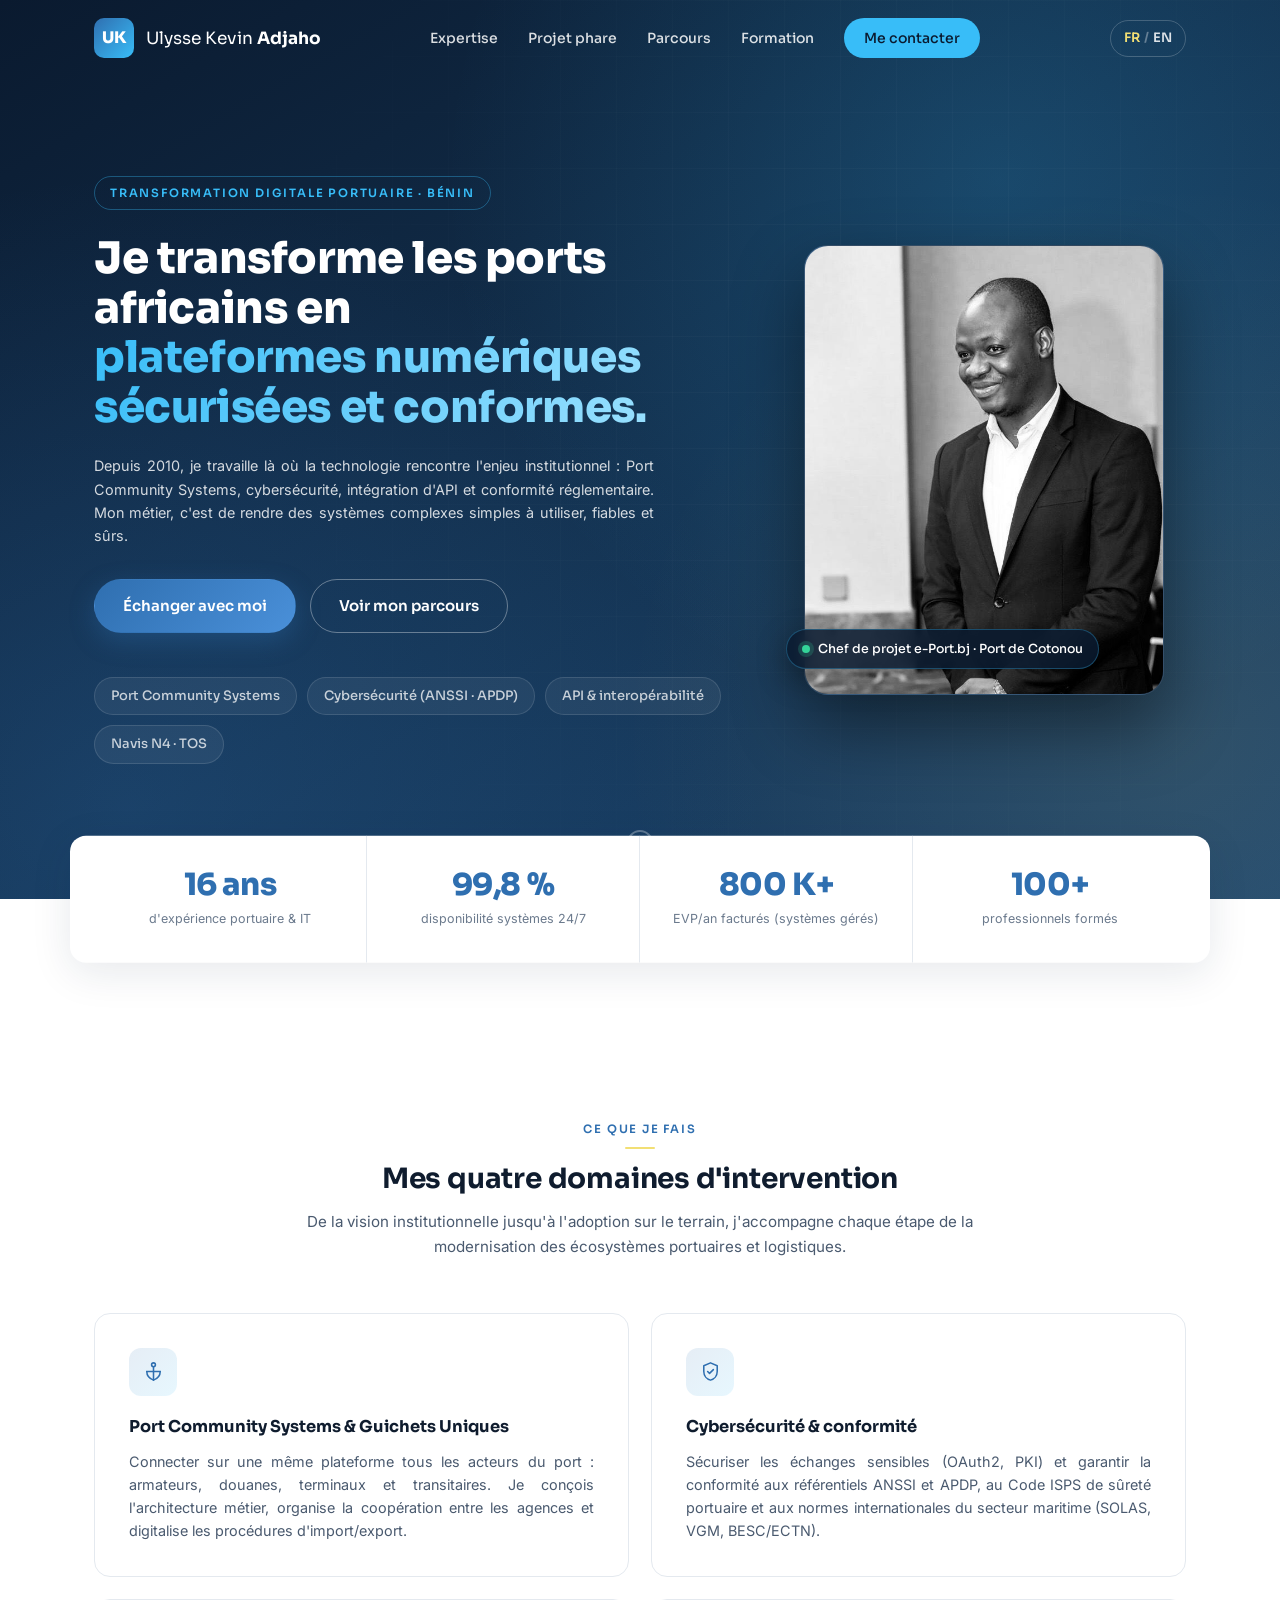
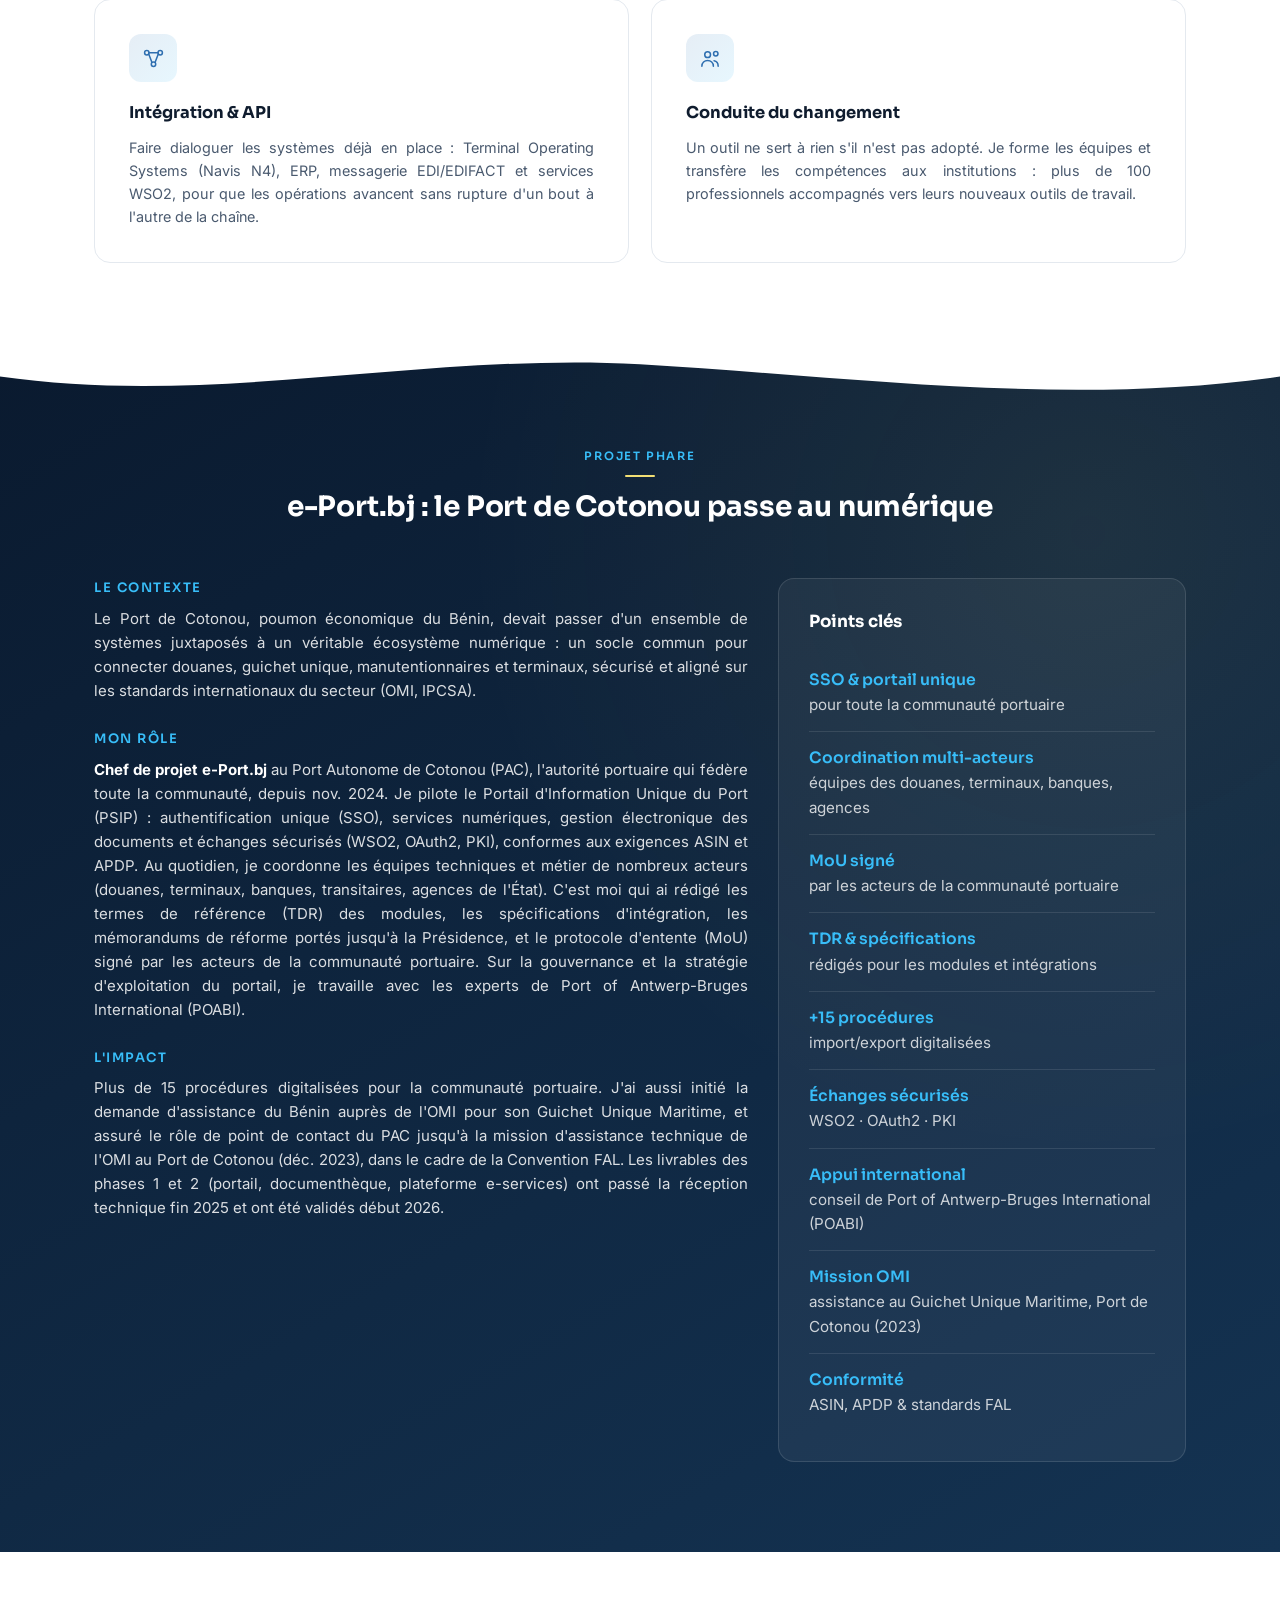
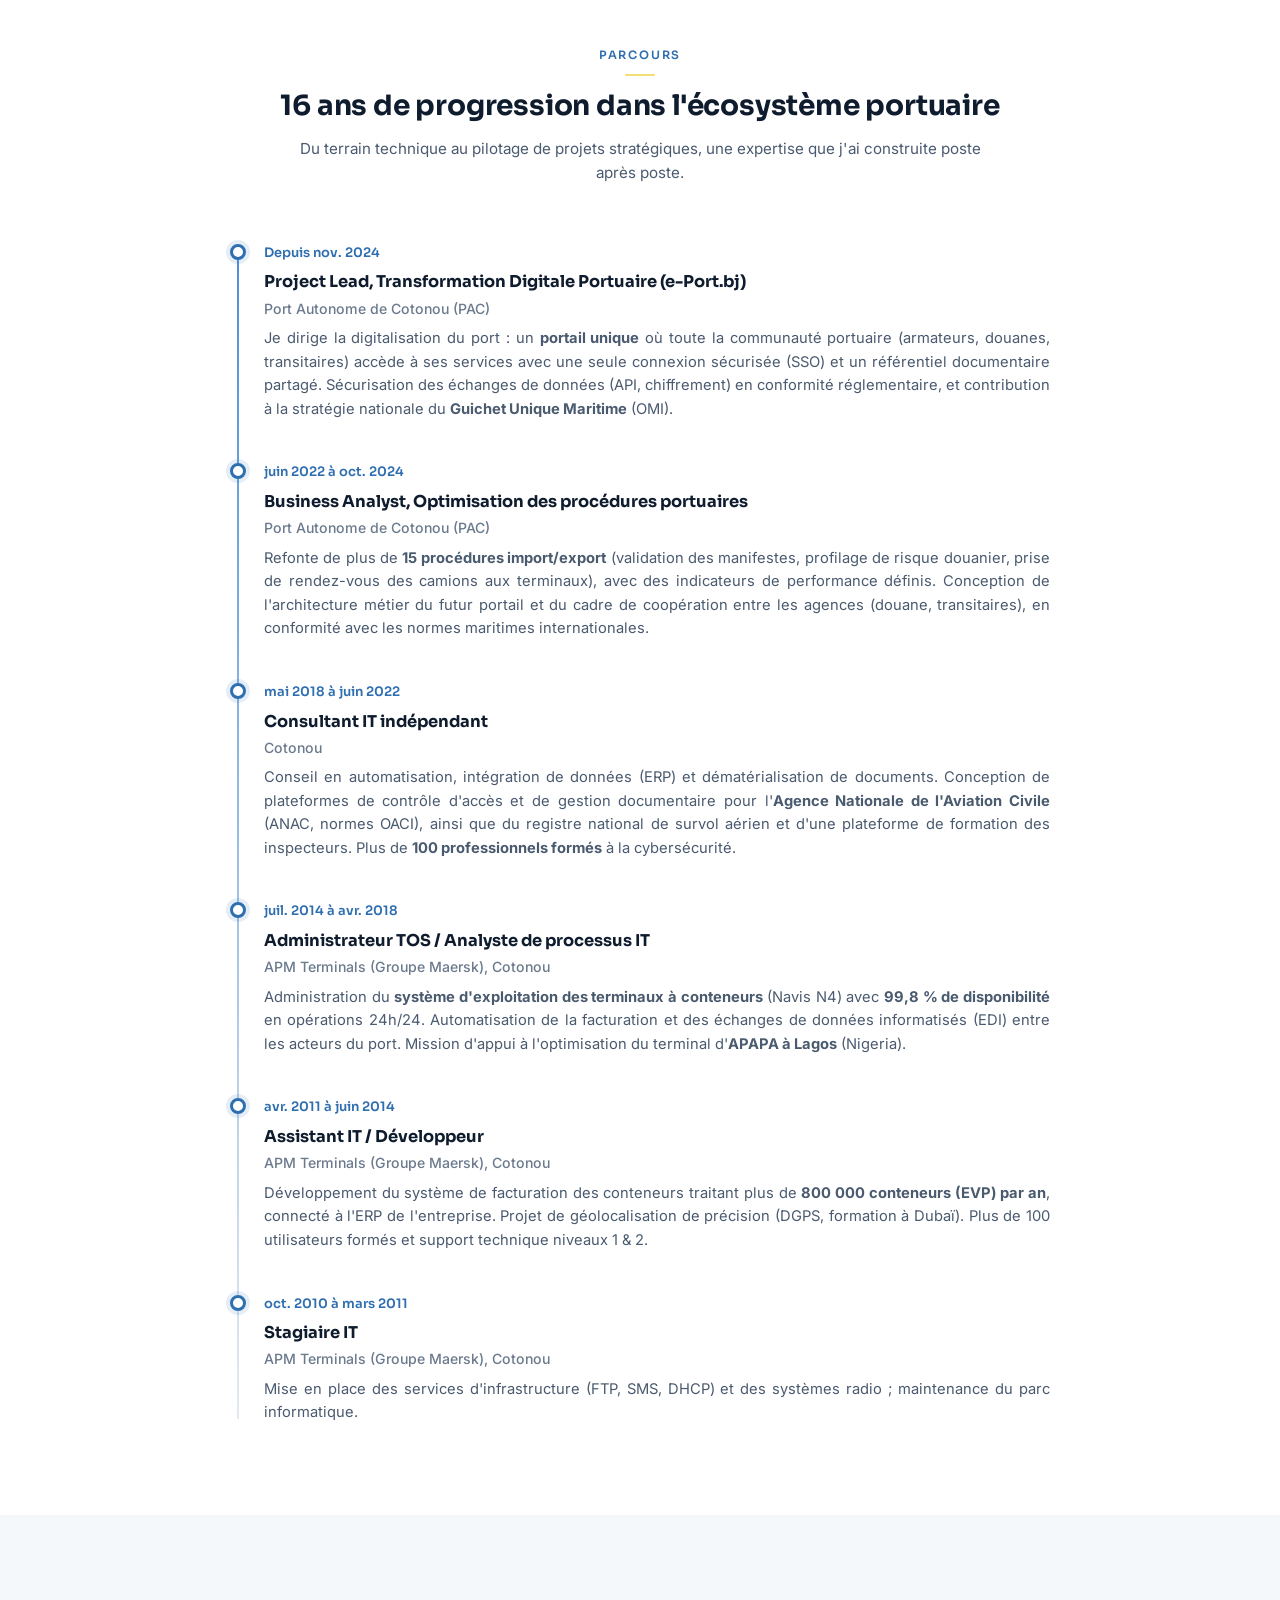
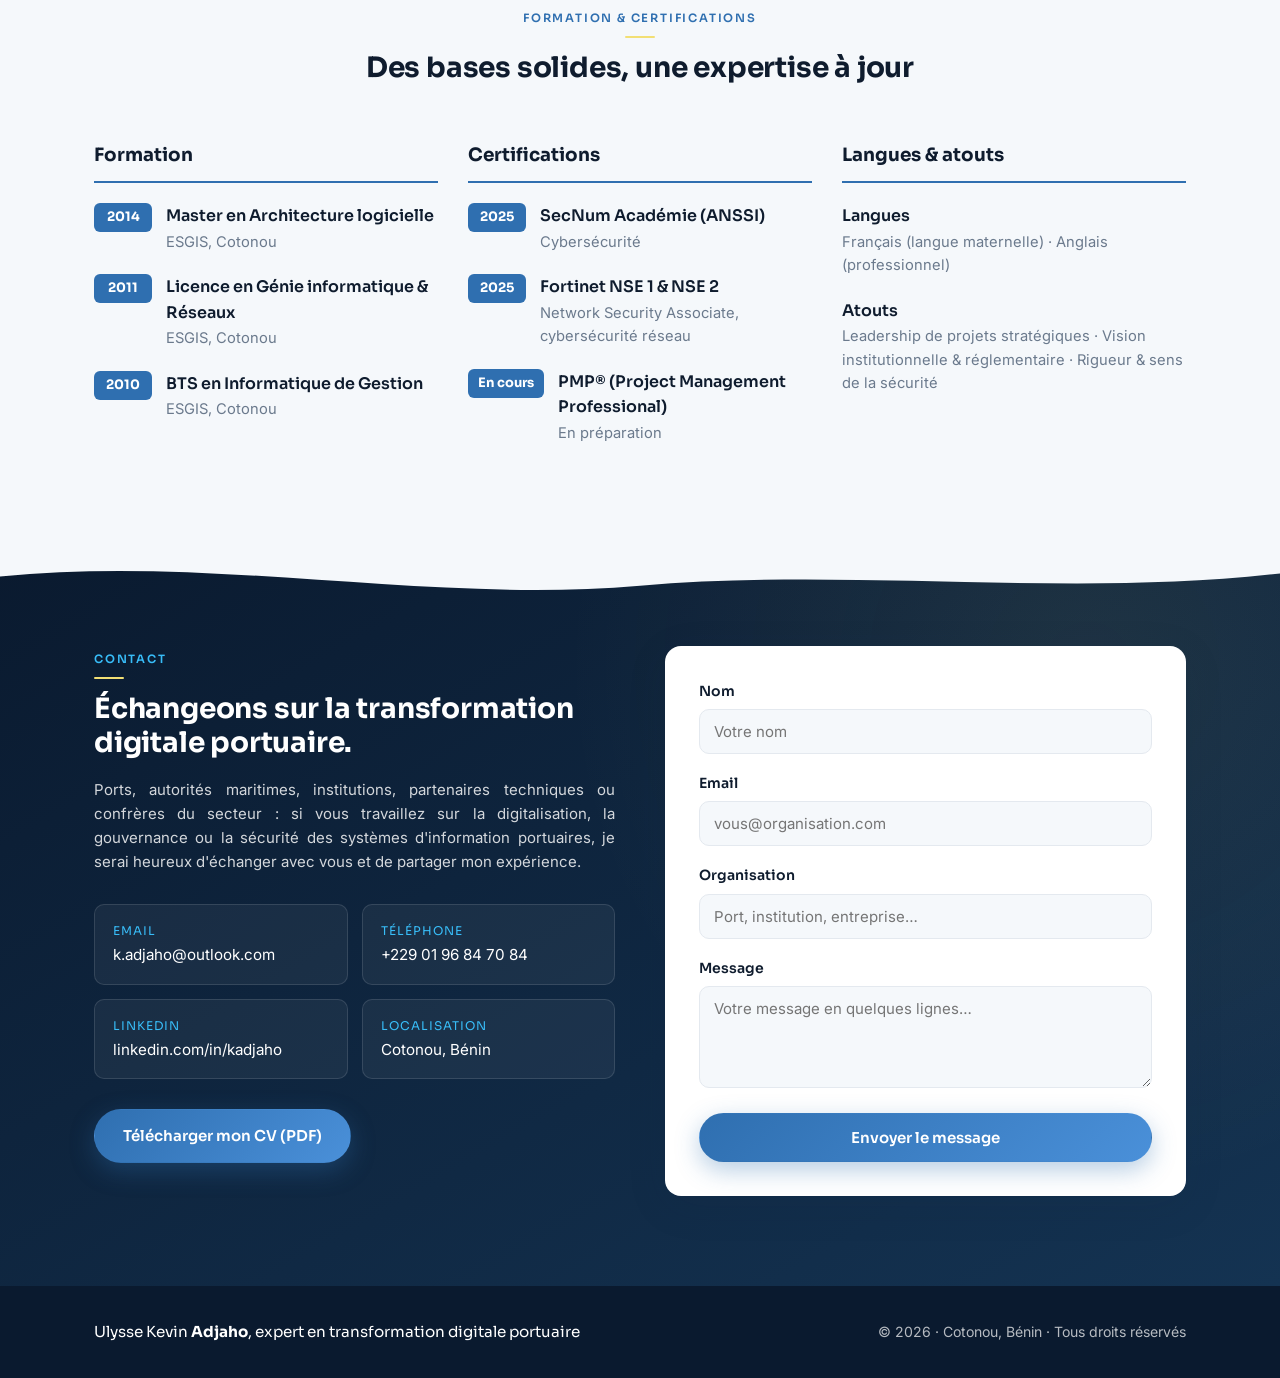
==== commit b9e0cde2: "Badge et section contact : ton institutionnel aligné sur LinkedIn - Badge portrait : « Chef de proje" ====
--- a/index.html
+++ b/index.html
@@ -105,7 +105,7 @@
           simples à utiliser, fiables et sûrs.
         </p>
         <div class="hero-actions">
-          <a href="#contact" class="btn btn-primary">Discuter d'un projet</a>
+          <a href="#contact" class="btn btn-primary">Échanger avec moi</a>
           <a href="#parcours" class="btn btn-ghost">Voir mon parcours</a>
         </div>
         <ul class="hero-tags">
@@ -124,7 +124,7 @@
         </div>
         <div class="portrait-badge">
           <span class="badge-dot"></span>
-          Disponible pour missions &amp; conseil
+          Chef de projet e-Port.bj · Port de Cotonou
         </div>
       </div>
     </div>
@@ -462,11 +462,12 @@
     <div class="container contact-inner">
       <div class="contact-text">
         <p class="section-eyebrow light">Contact</p>
-        <h2 class="section-title">Un projet de digitalisation portuaire ? Parlons-en.</h2>
+        <h2 class="section-title">Échangeons sur la transformation digitale portuaire.</h2>
         <p class="contact-lead">
-          Vous êtes un port, une autorité maritime, une institution ou un partenaire
-          technique ? Si vous modernisez votre écosystème logistique, je peux vous
-          aider à le faire de manière sécurisée et conforme.
+          Ports, autorités maritimes, institutions, partenaires techniques ou
+          confrères du secteur : si vous travaillez sur la digitalisation, la
+          gouvernance ou la sécurité des systèmes d'information portuaires, je serai
+          heureux d'échanger avec vous et de partager mon expérience.
         </p>
         <div class="contact-methods">
           <a class="contact-method" href="mailto:k.adjaho@outlook.com">
@@ -504,7 +505,7 @@
         </div>
         <div class="field">
           <label for="message">Message</label>
-          <textarea id="message" name="message" rows="4" placeholder="Décrivez votre besoin en quelques lignes…" required></textarea>
+          <textarea id="message" name="message" rows="4" placeholder="Votre message en quelques lignes…" required></textarea>
         </div>
         <button type="submit" class="btn btn-primary btn-block">Envoyer le message</button>
       </form>
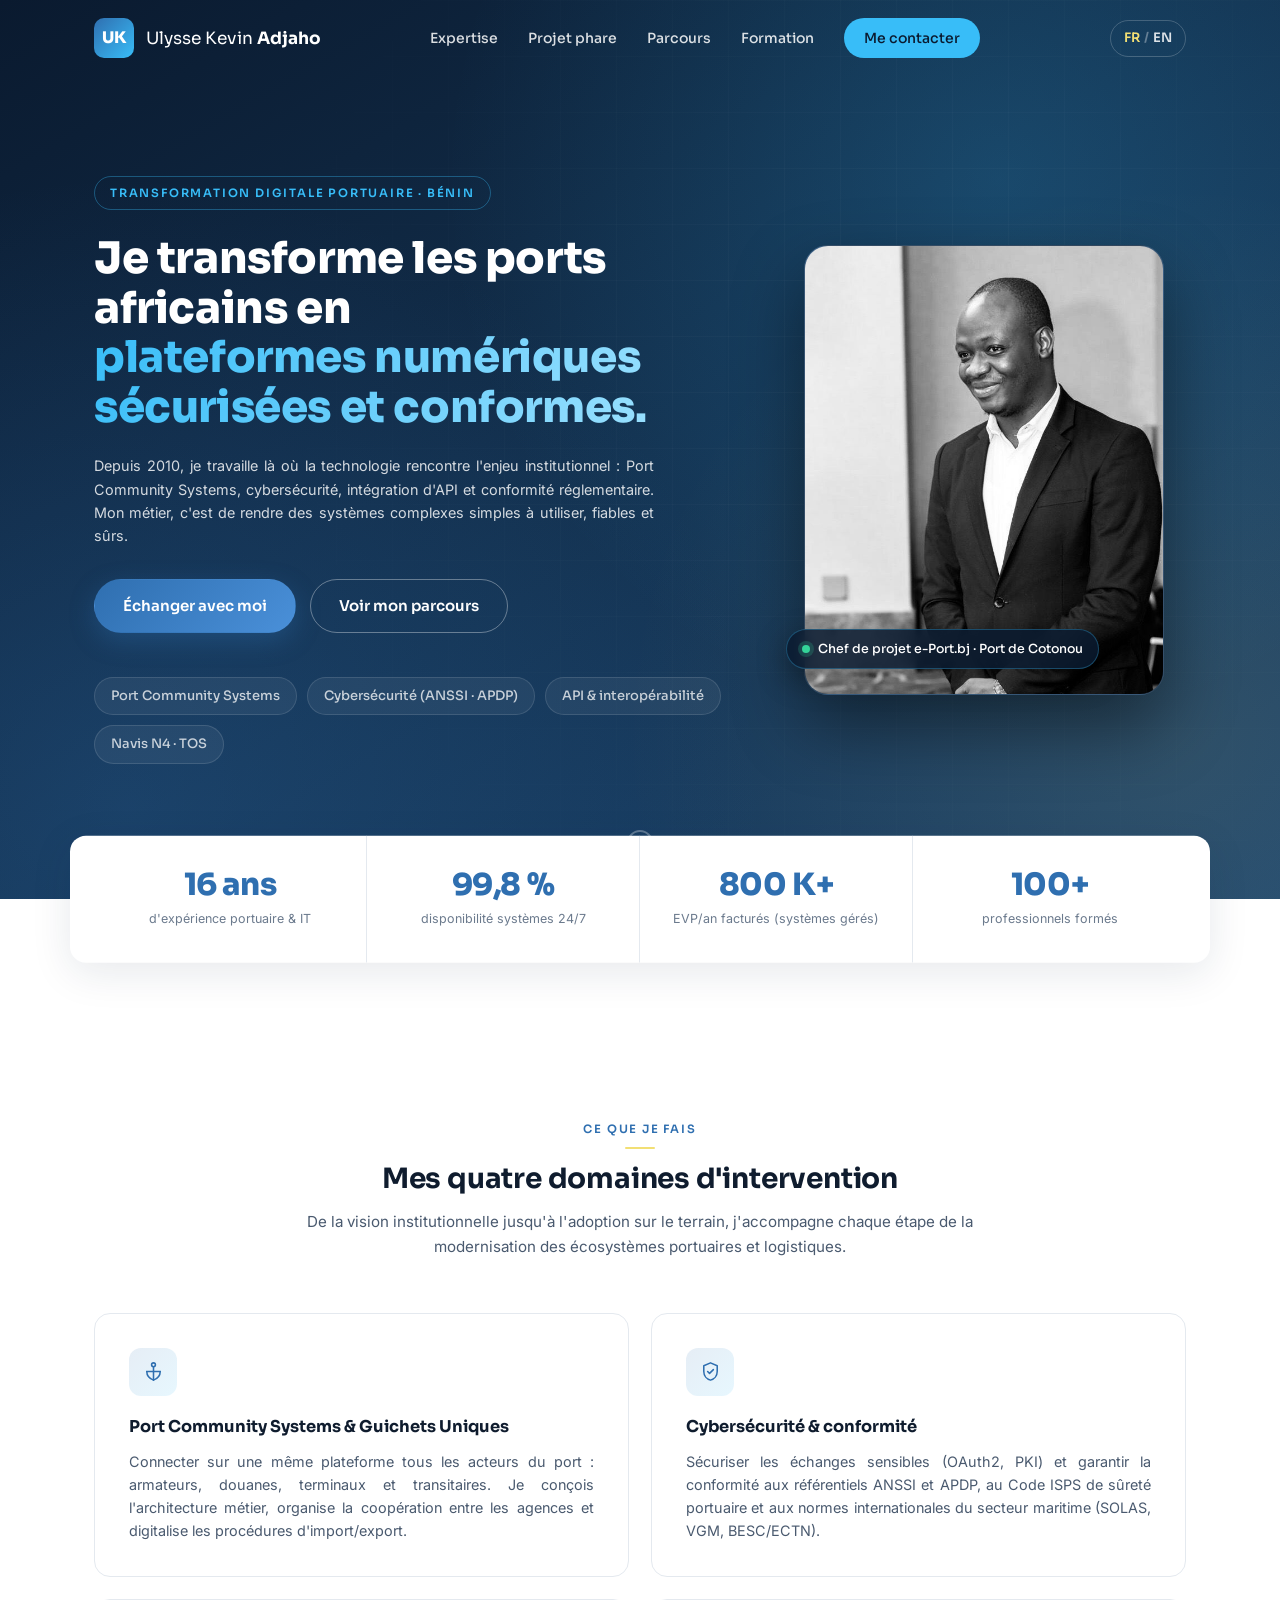
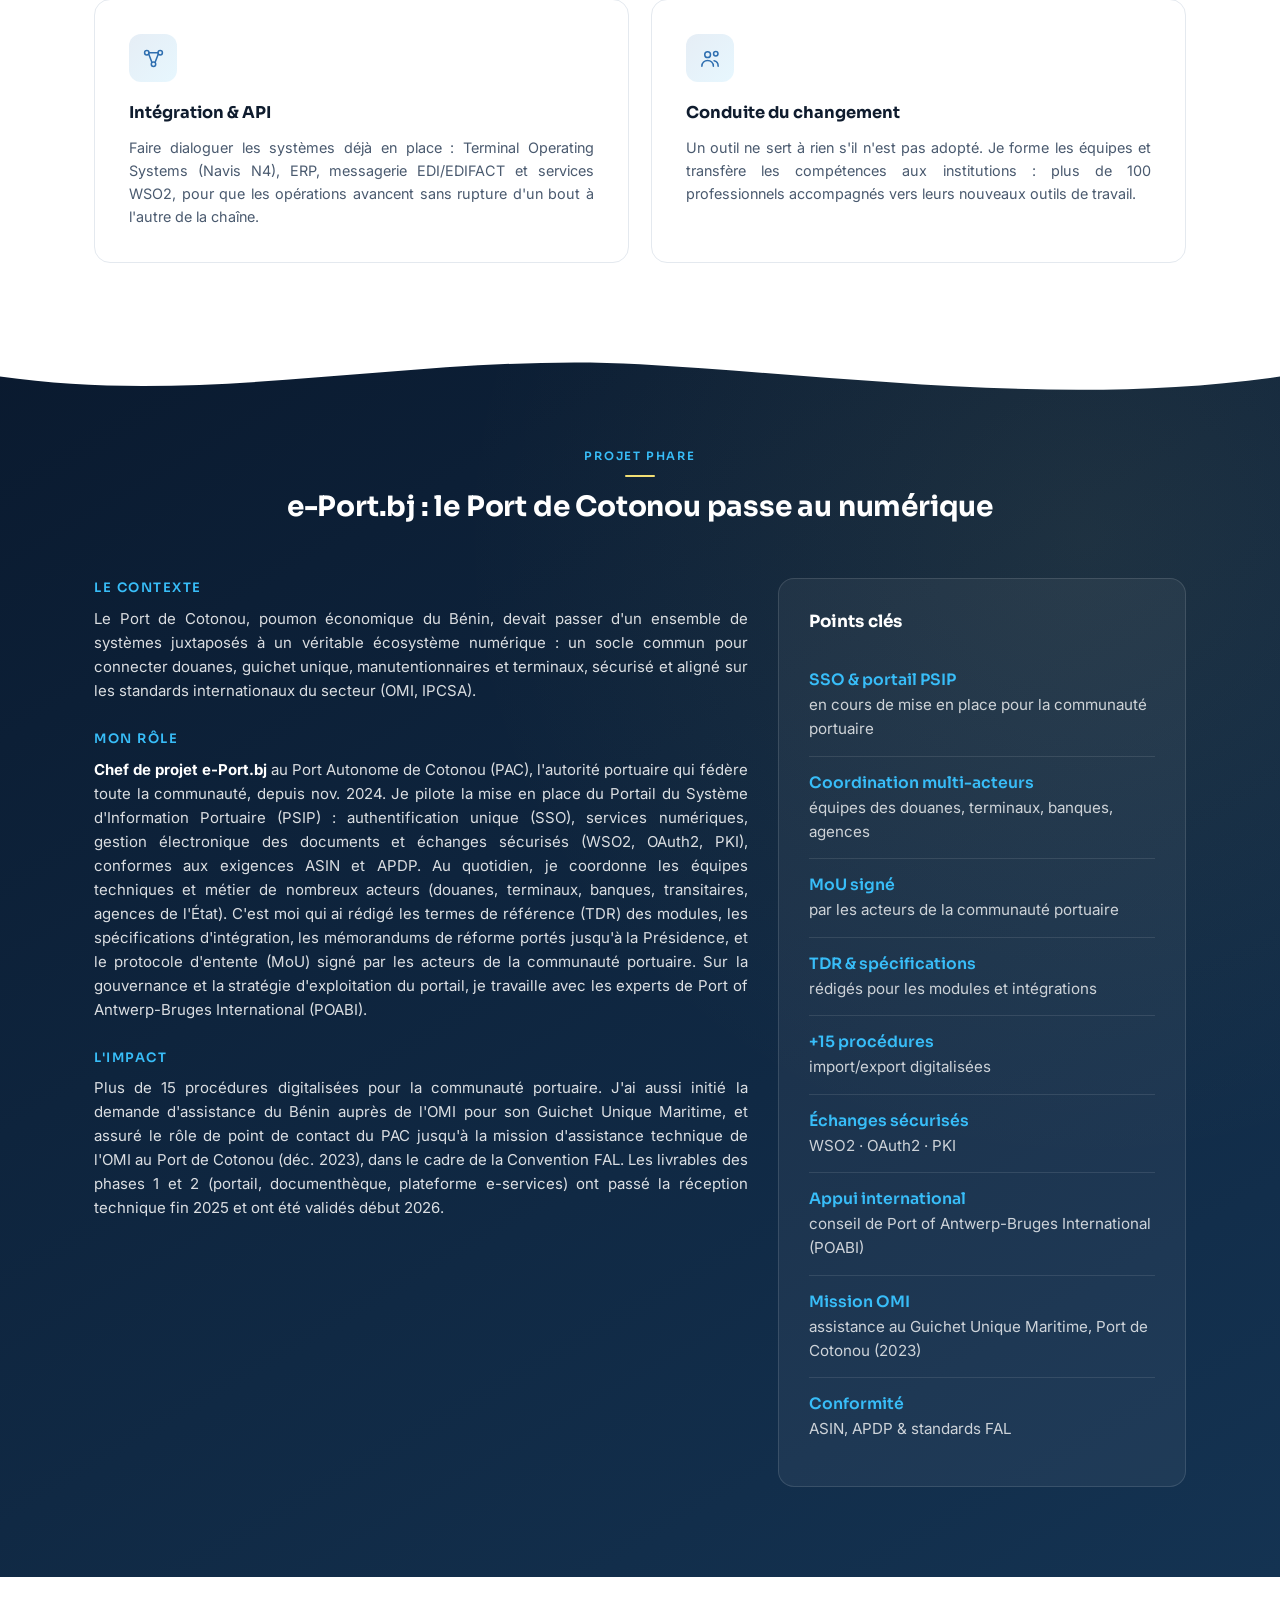
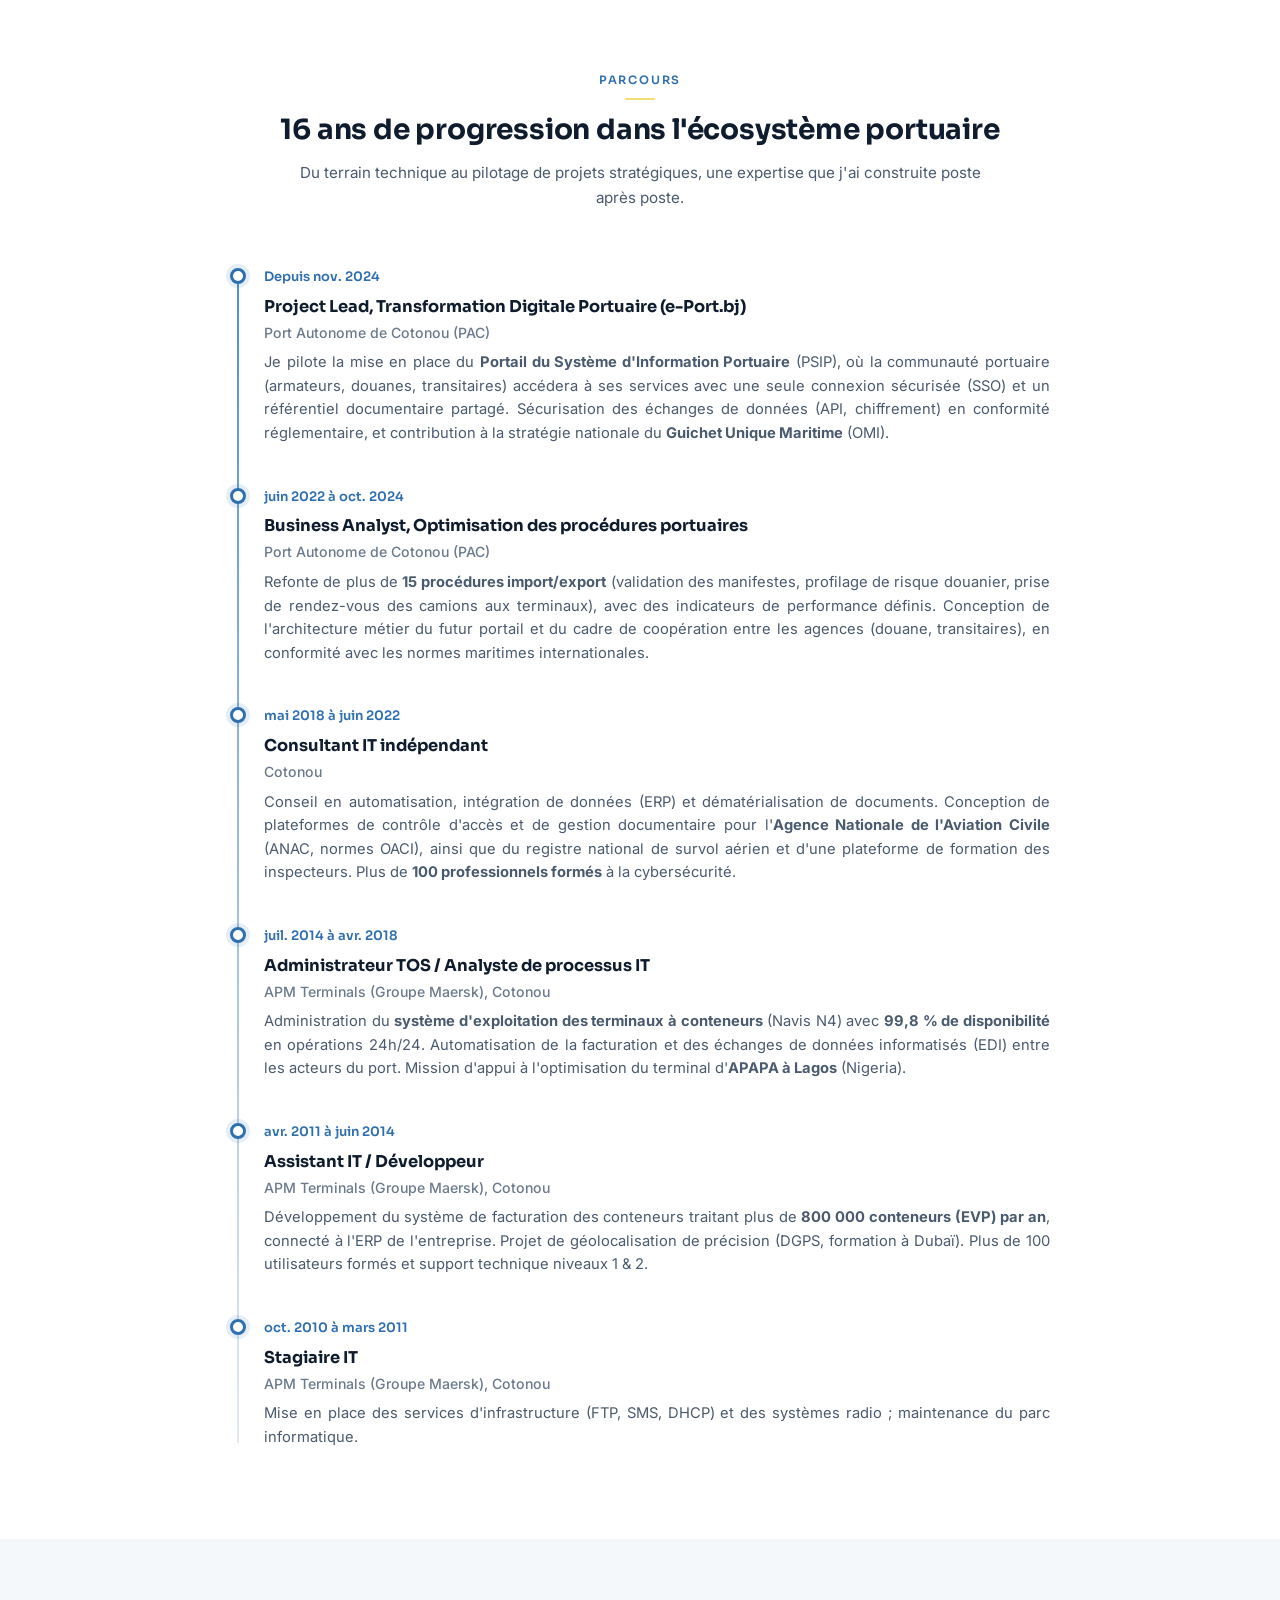
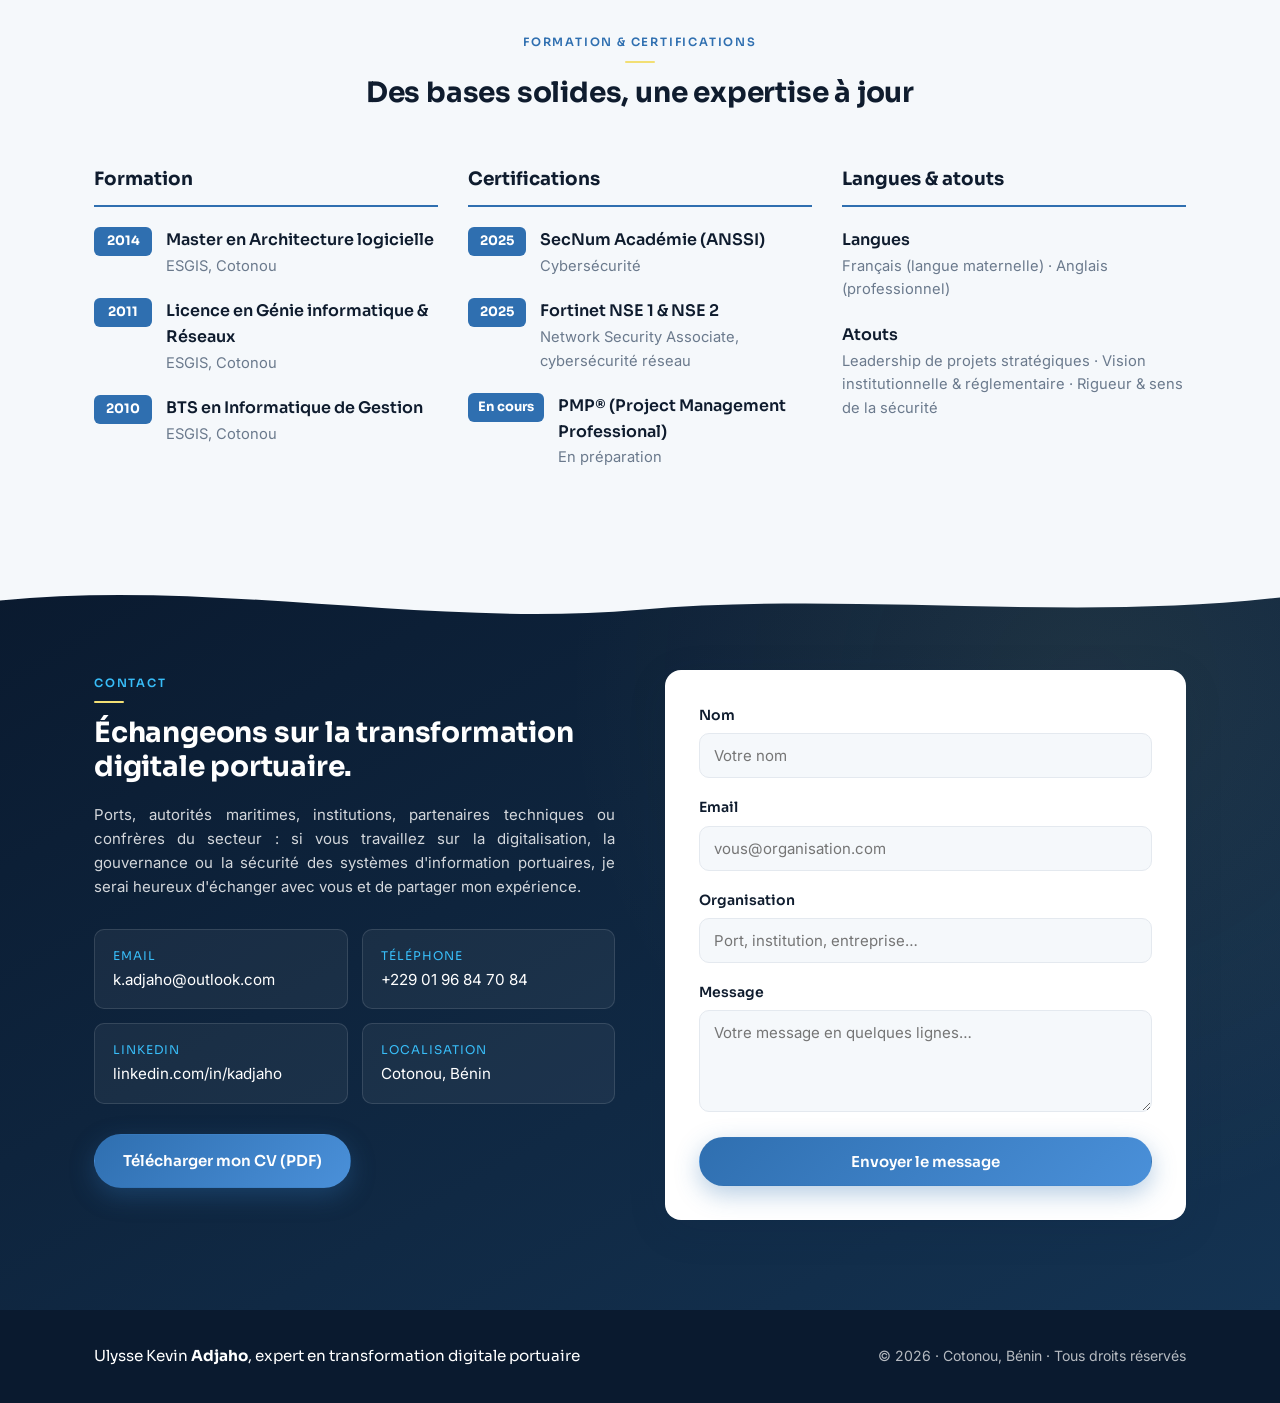
==== commit 3c0c48ae: "Projet e-Port.bj : « pilote la mise en place du PSIP », plus de « portail unique » Le portail n'est " ====
--- a/index.html
+++ b/index.html
@@ -262,8 +262,8 @@
             <p>
               <strong>Chef de projet e-Port.bj</strong> au Port Autonome de Cotonou (PAC),
               l'autorité portuaire qui fédère toute la communauté, depuis nov. 2024.
-              Je pilote le Portail d'Information Unique du Port (PSIP) : authentification
-              unique (SSO), services numériques, gestion électronique des documents et
+              Je pilote la mise en place du Portail du Système d'Information Portuaire
+              (PSIP) : authentification unique (SSO), services numériques, gestion électronique des documents et
               échanges sécurisés (WSO2, OAuth2, PKI), conformes aux exigences ASIN et APDP.
               Au quotidien, je coordonne les équipes techniques et métier de nombreux
               acteurs (douanes, terminaux, banques, transitaires, agences de l'État).
@@ -292,7 +292,7 @@
         <aside class="case-side">
           <h4>Points clés</h4>
           <ul class="case-list">
-            <li><span>SSO &amp; portail unique</span> pour toute la communauté portuaire</li>
+            <li><span>SSO &amp; portail PSIP</span> en cours de mise en place pour la communauté portuaire</li>
             <li><span>Coordination multi-acteurs</span> équipes des douanes, terminaux, banques, agences</li>
             <li><span>MoU signé</span> par les acteurs de la communauté portuaire</li>
             <li><span>TDR &amp; spécifications</span> rédigés pour les modules et intégrations</li>
@@ -326,7 +326,7 @@
             <span class="tl-date">Depuis nov. 2024</span>
             <h3>Project Lead, Transformation Digitale Portuaire (e-Port.bj)</h3>
             <p class="tl-org">Port Autonome de Cotonou (PAC)</p>
-            <p>Je dirige la digitalisation du port : un <strong>portail unique</strong> où toute la communauté portuaire (armateurs, douanes, transitaires) accède à ses services avec une seule connexion sécurisée (SSO) et un référentiel documentaire partagé. Sécurisation des échanges de données (API, chiffrement) en conformité réglementaire, et contribution à la stratégie nationale du <strong>Guichet Unique Maritime</strong> (OMI).</p>
+            <p>Je pilote la mise en place du <strong>Portail du Système d'Information Portuaire</strong> (PSIP), où la communauté portuaire (armateurs, douanes, transitaires) accédera à ses services avec une seule connexion sécurisée (SSO) et un référentiel documentaire partagé. Sécurisation des échanges de données (API, chiffrement) en conformité réglementaire, et contribution à la stratégie nationale du <strong>Guichet Unique Maritime</strong> (OMI).</p>
           </div>
         </li>
         <li class="tl-item">
@@ -520,6 +520,6 @@
     </div>
   </footer>
 
-  <script src="script.js"></script>
+  <script src="script.js?v=2"></script>
 </body>
 </html>
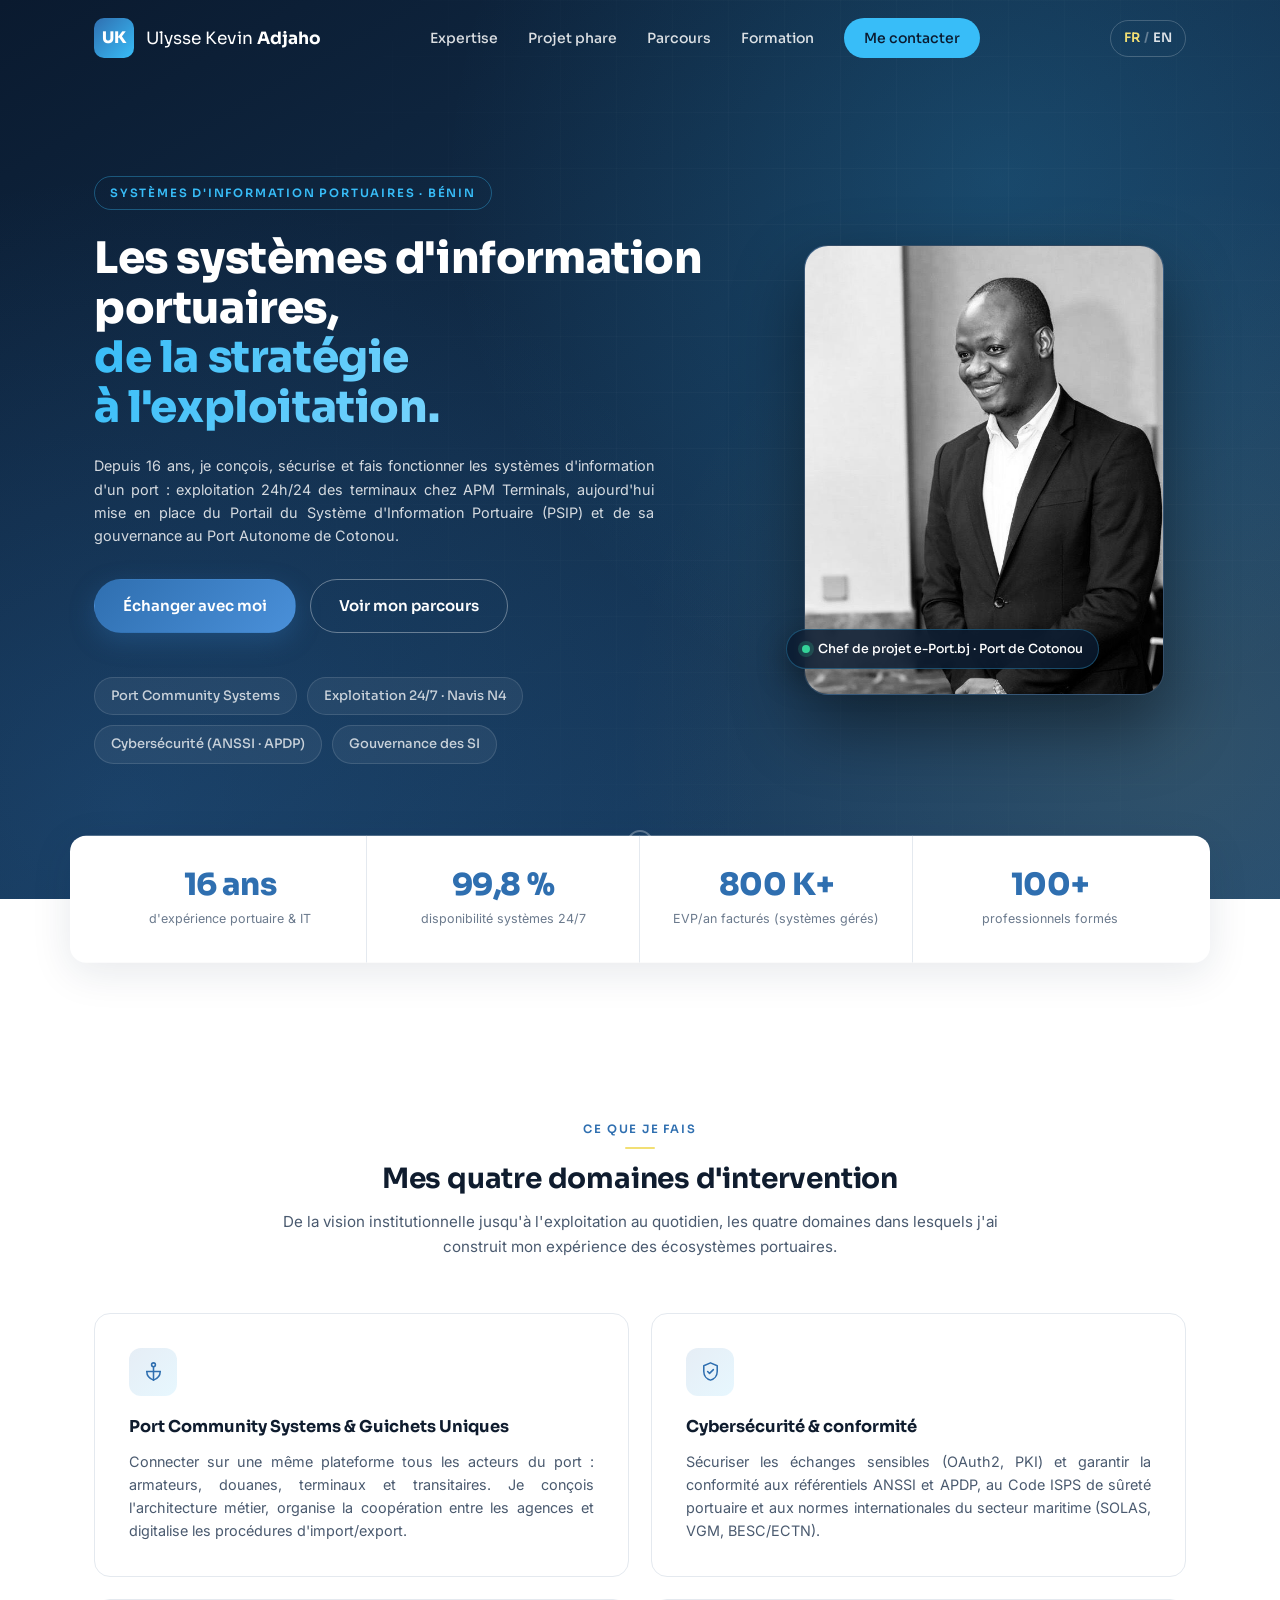
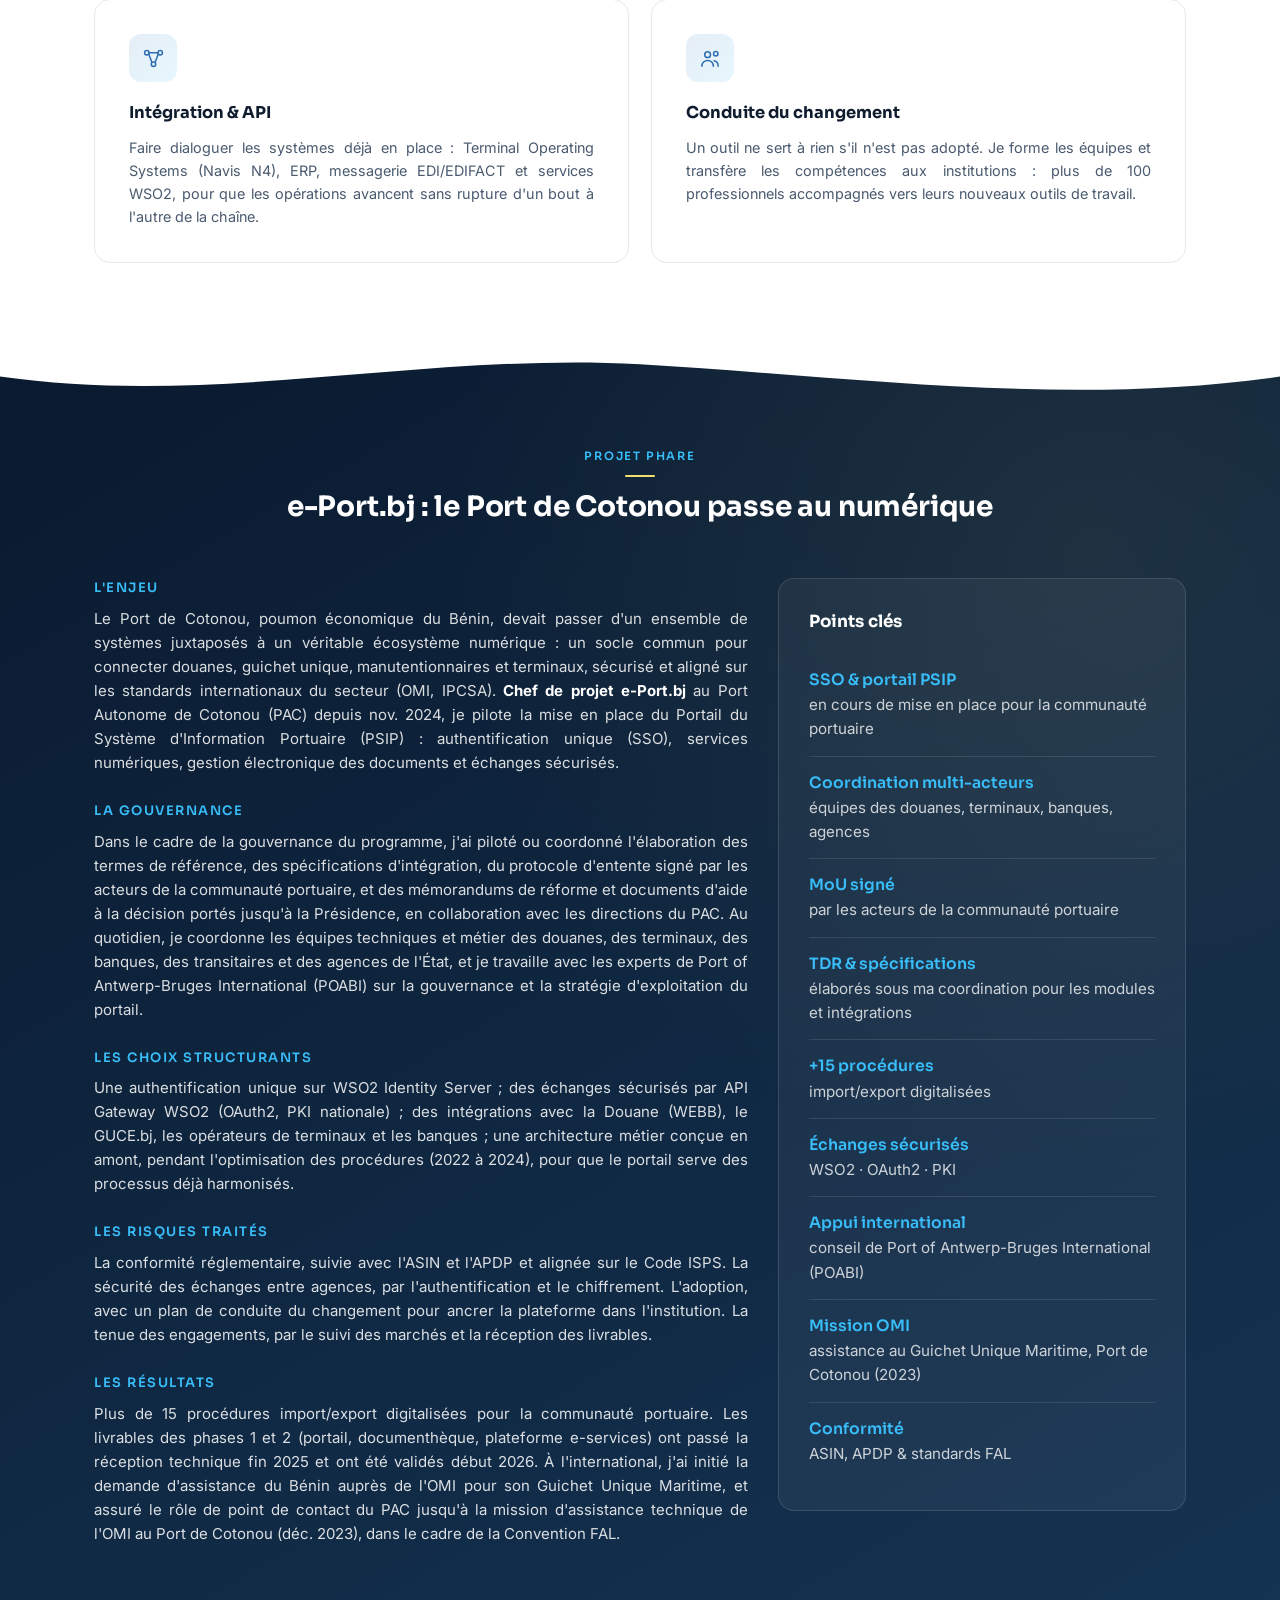
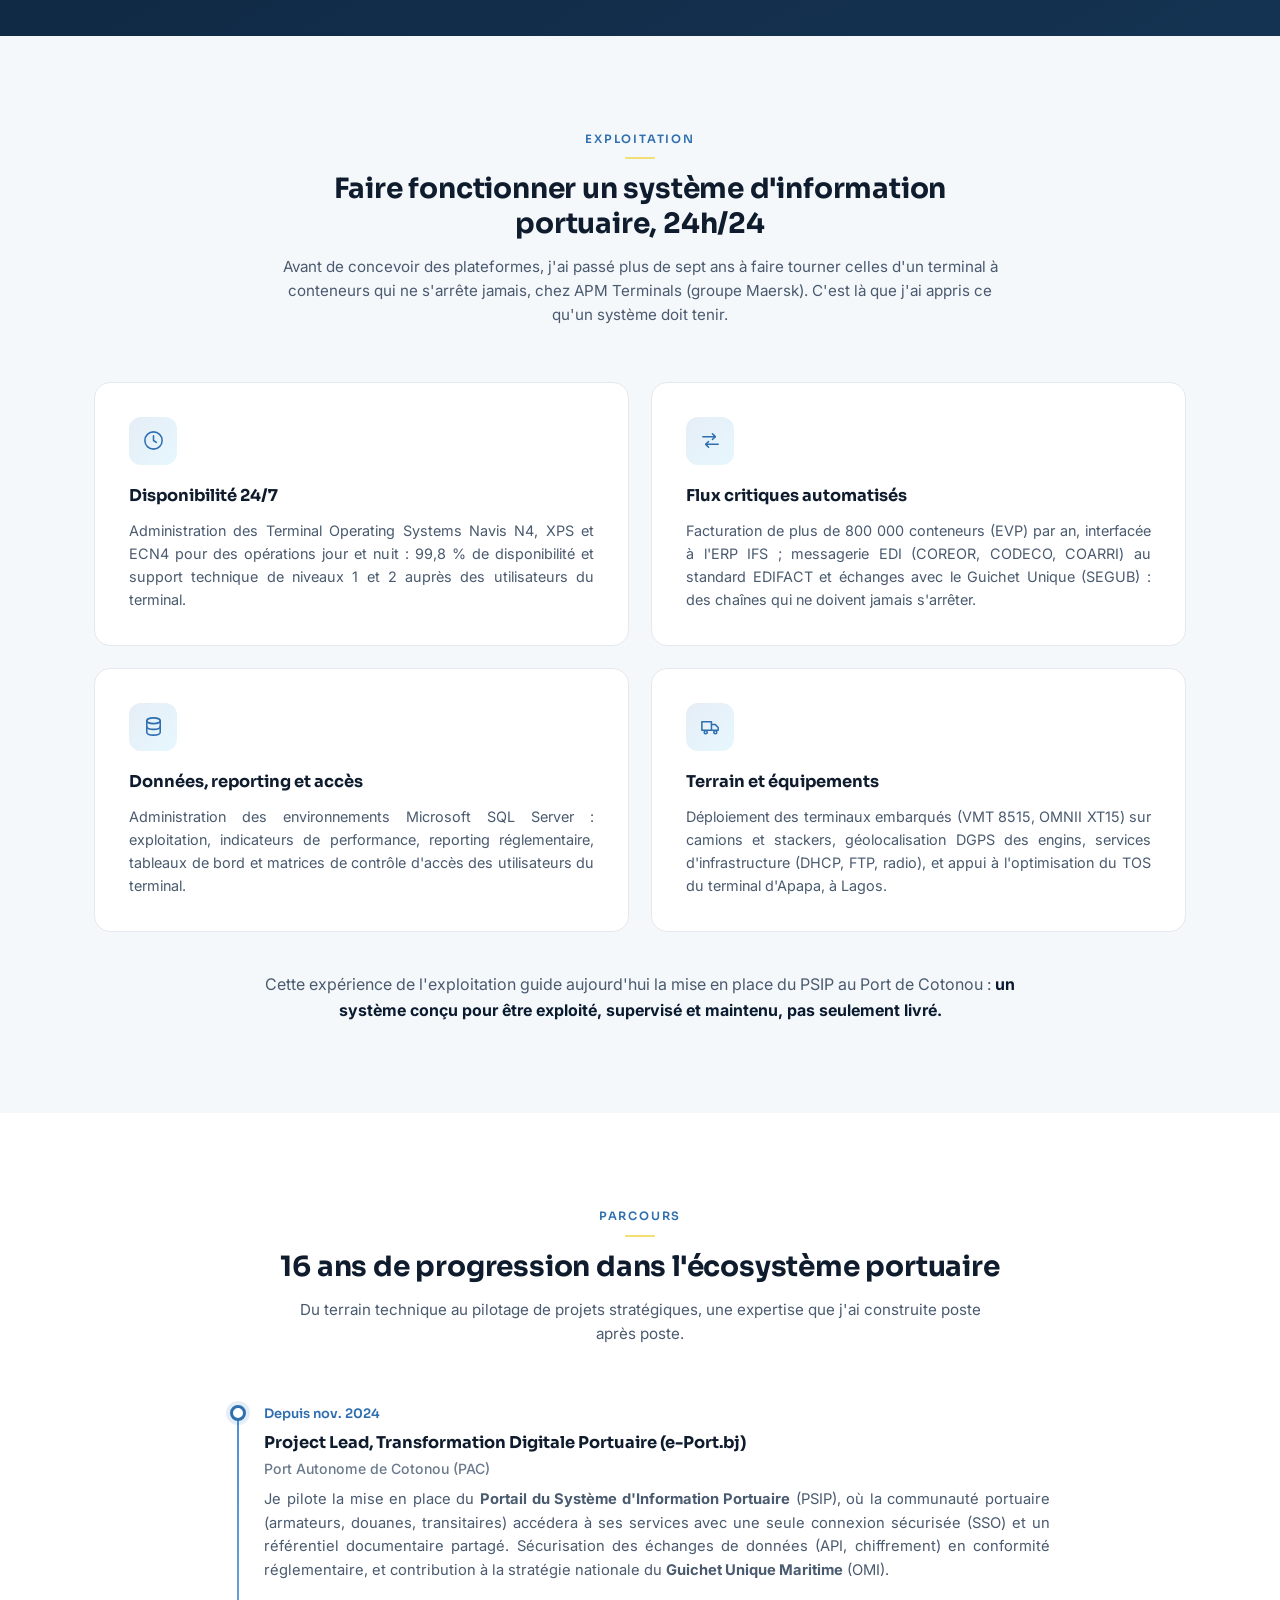
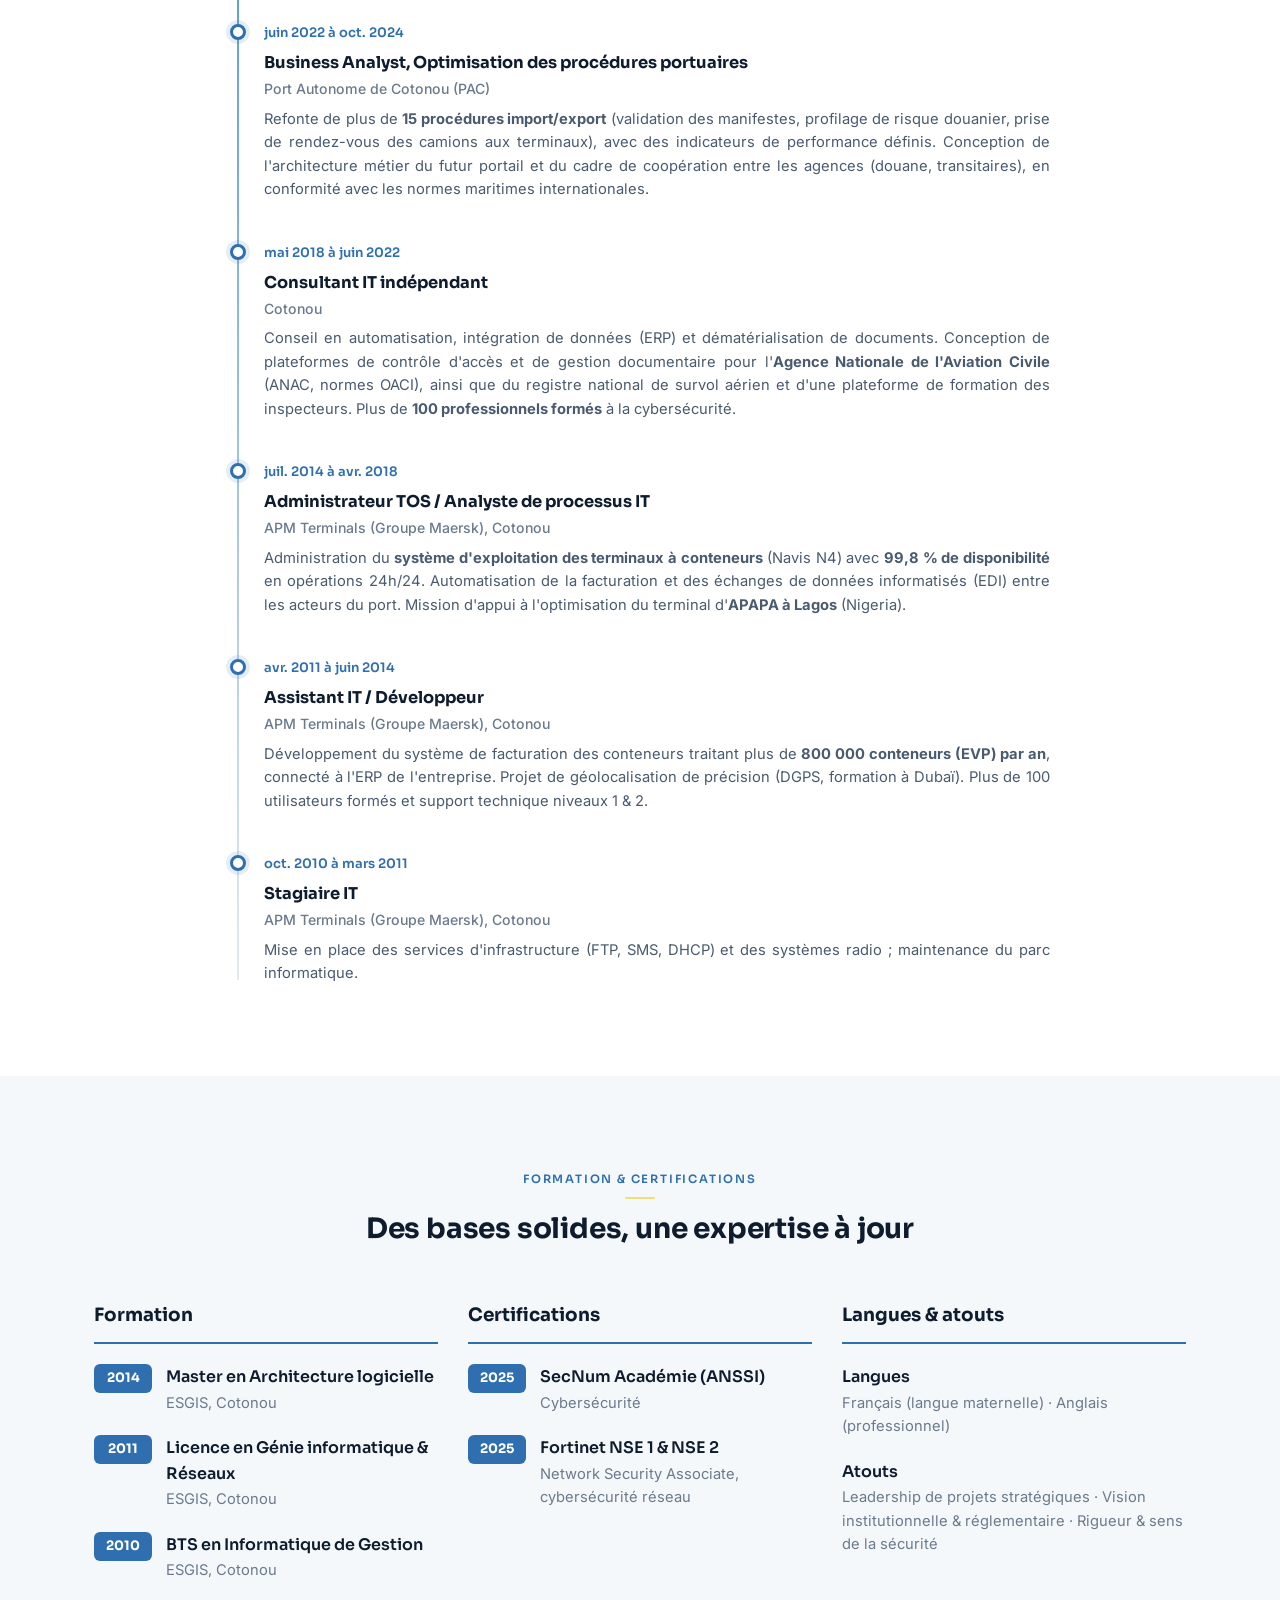
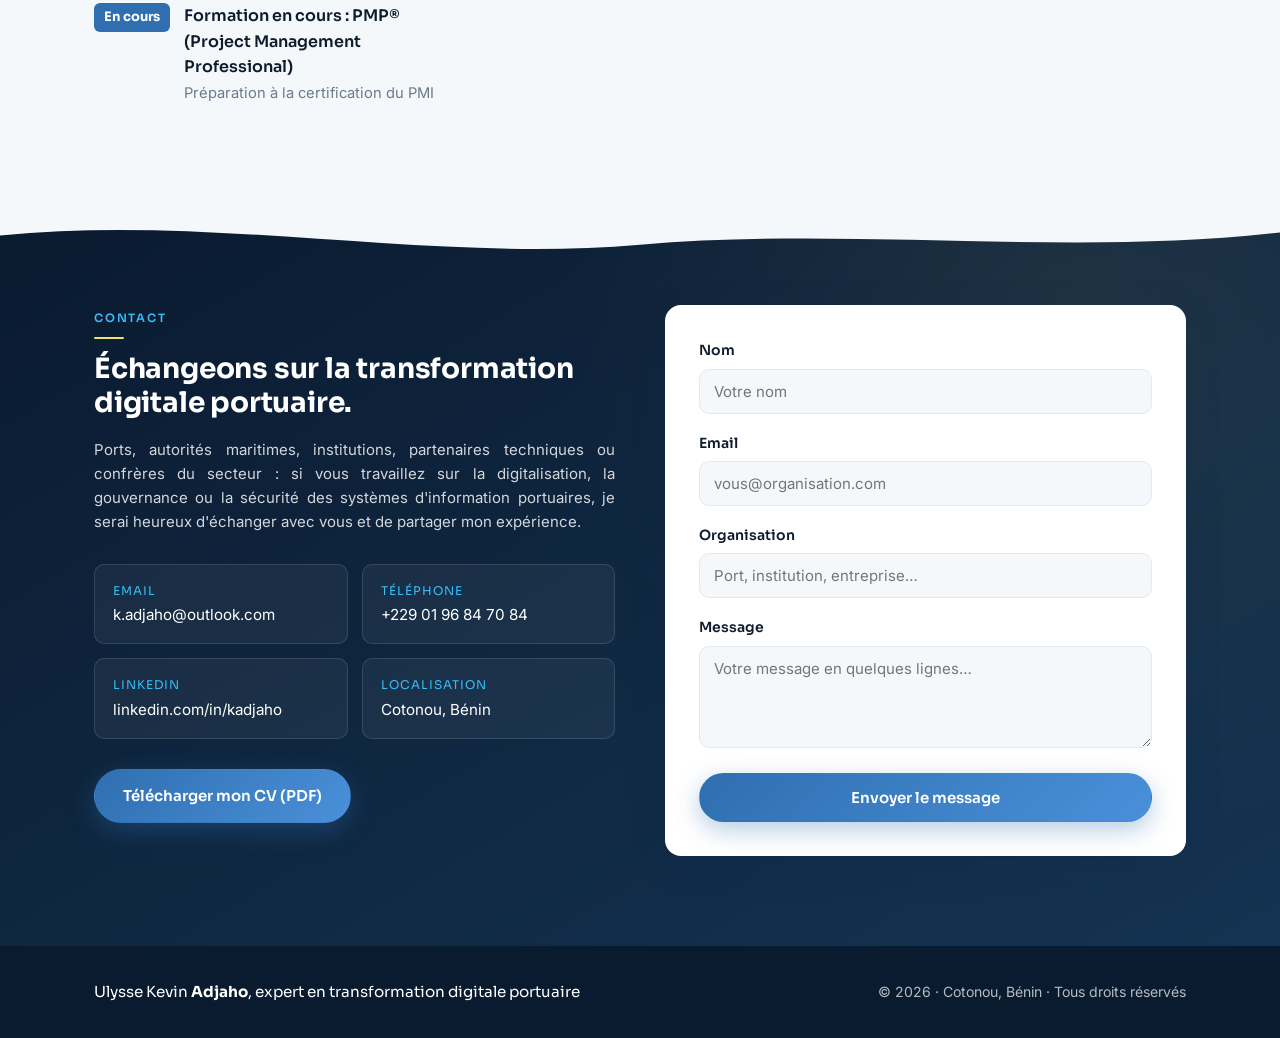
==== commit 5ec45b6e: "Lot A : positionnement SI de la stratégie à l'exploitation - Héro : « Les systèmes d'information por" ====
--- a/index.html
+++ b/index.html
@@ -4,13 +4,13 @@
   <meta charset="UTF-8" />
   <meta name="viewport" content="width=device-width, initial-scale=1.0" />
   <title>Ulysse Kevin Adjaho | Expert en Transformation Digitale Portuaire</title>
-  <meta name="description" content="Ulysse Kevin Adjaho, expert en transformation digitale portuaire à Cotonou (Bénin). 16 ans d'impact : Port Community Systems, cybersécurité, API et conformité pour les ports africains." />
+  <meta name="description" content="Ulysse Kevin Adjaho, systèmes d'information portuaires à Cotonou (Bénin). 16 ans d'expérience, de l'exploitation 24/7 des terminaux chez APM Terminals à la mise en place du Portail du Système d'Information Portuaire (e-Port.bj) au Port Autonome de Cotonou : gouvernance, cybersécurité, interopérabilité, conformité." />
   <meta name="author" content="Ulysse Kevin Adjaho" />
 
   <!-- Open Graph -->
   <meta property="og:type" content="website" />
   <meta property="og:title" content="Ulysse Kevin Adjaho | Transformation Digitale Portuaire" />
-  <meta property="og:description" content="Je transforme les ports africains en plateformes numériques sécurisées et conformes. 16 ans d'impact." />
+  <meta property="og:description" content="Les systèmes d'information portuaires, de la stratégie à l'exploitation. 16 ans d'expérience, de l'exploitation 24/7 des terminaux à la mise en place du PSIP au Port de Cotonou." />
   <meta property="og:locale" content="fr_FR" />
   <meta property="og:url" content="https://kevinadjaho.com/" />
 
@@ -22,7 +22,7 @@
   <link rel="alternate" hreflang="fr" href="https://kevinadjaho.com/" />
   <link rel="alternate" hreflang="en" href="https://kevinadjaho.com/index-en.html" />
   <link rel="alternate" hreflang="x-default" href="https://kevinadjaho.com/" />
-  <link rel="stylesheet" href="styles.css?v=2" />
+  <link rel="stylesheet" href="styles.css?v=3" />
 
   <script type="application/ld+json">
   {
@@ -93,16 +93,16 @@
     <div class="hero-bg" aria-hidden="true"></div>
     <div class="container hero-inner">
       <div class="hero-content">
-        <p class="hero-eyebrow">Transformation digitale portuaire · Bénin</p>
+        <p class="hero-eyebrow">Systèmes d'information portuaires · Bénin</p>
         <h1 class="hero-title">
-          Je transforme les ports africains en
-          <span class="accent">plateformes numériques sécurisées&nbsp;et conformes.</span>
+          Les systèmes d'information portuaires,
+          <span class="accent">de la stratégie à&nbsp;l'exploitation.</span>
         </h1>
         <p class="hero-lead">
-          Depuis 2010, je travaille là où la technologie rencontre l'enjeu
-          institutionnel : Port Community Systems, cybersécurité, intégration d'API et
-          conformité réglementaire. Mon métier, c'est de rendre des systèmes complexes
-          simples à utiliser, fiables et sûrs.
+          Depuis 16 ans, je conçois, sécurise et fais fonctionner les systèmes
+          d'information d'un port : exploitation 24h/24 des terminaux chez APM Terminals,
+          aujourd'hui mise en place du Portail du Système d'Information Portuaire (PSIP)
+          et de sa gouvernance au Port Autonome de Cotonou.
         </p>
         <div class="hero-actions">
           <a href="#contact" class="btn btn-primary">Échanger avec moi</a>
@@ -110,9 +110,9 @@
         </div>
         <ul class="hero-tags">
           <li>Port Community Systems</li>
+          <li>Exploitation 24/7 · Navis N4</li>
           <li>Cybersécurité (ANSSI · APDP)</li>
-          <li>API &amp; interopérabilité</li>
-          <li>Navis N4 · TOS</li>
+          <li>Gouvernance des SI</li>
         </ul>
       </div>
 
@@ -134,19 +134,19 @@
   <!-- ===== Stats ===== -->
   <section class="stats" aria-label="Chiffres clés">
     <div class="container stats-grid">
-      <div class="stat" data-target="16" data-suffix=" ans">
+      <div class="stat">
         <span class="stat-num">16 ans</span>
         <span class="stat-label">d'expérience portuaire &amp; IT</span>
       </div>
-      <div class="stat" data-target="99.8" data-suffix=" %" data-decimals="1">
+      <div class="stat">
         <span class="stat-num">99,8 %</span>
         <span class="stat-label">disponibilité systèmes 24/7</span>
       </div>
-      <div class="stat" data-target="800" data-suffix=" K+">
+      <div class="stat">
         <span class="stat-num">800 K+</span>
         <span class="stat-label">EVP/an facturés (systèmes gérés)</span>
       </div>
-      <div class="stat" data-target="100" data-suffix="+">
+      <div class="stat">
         <span class="stat-num">100+</span>
         <span class="stat-label">professionnels formés</span>
       </div>
@@ -160,8 +160,8 @@
         <p class="section-eyebrow">Ce que je fais</p>
         <h2 class="section-title">Mes quatre domaines d'intervention</h2>
         <p class="section-sub">
-          De la vision institutionnelle jusqu'à l'adoption sur le terrain, j'accompagne
-          chaque étape de la modernisation des écosystèmes portuaires et logistiques.
+          De la vision institutionnelle jusqu'à l'exploitation au quotidien, les quatre
+          domaines dans lesquels j'ai construit mon expérience des écosystèmes portuaires.
         </p>
       </div>
 
@@ -249,42 +249,62 @@
       <div class="case">
         <div class="case-main">
           <div class="case-block">
-            <h4>Le contexte</h4>
+            <h4>L'enjeu</h4>
             <p>
               Le Port de Cotonou, poumon économique du Bénin, devait passer d'un ensemble
               de systèmes juxtaposés à un véritable écosystème numérique : un socle commun
               pour connecter douanes, guichet unique, manutentionnaires et terminaux, sécurisé
               et aligné sur les standards internationaux du secteur (OMI, IPCSA).
+              <strong>Chef de projet e-Port.bj</strong> au Port Autonome de Cotonou (PAC)
+              depuis nov. 2024, je pilote la mise en place du Portail du Système
+              d'Information Portuaire (PSIP) : authentification unique (SSO), services
+              numériques, gestion électronique des documents et échanges sécurisés.
             </p>
           </div>
           <div class="case-block">
-            <h4>Mon rôle</h4>
+            <h4>La gouvernance</h4>
             <p>
-              <strong>Chef de projet e-Port.bj</strong> au Port Autonome de Cotonou (PAC),
-              l'autorité portuaire qui fédère toute la communauté, depuis nov. 2024.
-              Je pilote la mise en place du Portail du Système d'Information Portuaire
-              (PSIP) : authentification unique (SSO), services numériques, gestion électronique des documents et
-              échanges sécurisés (WSO2, OAuth2, PKI), conformes aux exigences ASIN et APDP.
-              Au quotidien, je coordonne les équipes techniques et métier de nombreux
-              acteurs (douanes, terminaux, banques, transitaires, agences de l'État).
-              C'est moi qui ai rédigé les termes de référence (TDR) des modules, les
-              spécifications d'intégration, les mémorandums de réforme portés jusqu'à la
-              Présidence, et le protocole d'entente (MoU) signé par les acteurs de la
-              communauté portuaire. Sur la gouvernance et la stratégie d'exploitation du
-              portail, je travaille avec les experts de Port of Antwerp-Bruges
-              International (POABI).
+              Dans le cadre de la gouvernance du programme, j'ai piloté ou coordonné
+              l'élaboration des termes de référence, des spécifications d'intégration, du
+              protocole d'entente signé par les acteurs de la communauté portuaire, et des
+              mémorandums de réforme et documents d'aide à la décision portés jusqu'à la
+              Présidence, en collaboration avec les directions du PAC. Au quotidien, je
+              coordonne les équipes techniques et métier des douanes, des terminaux, des
+              banques, des transitaires et des agences de l'État, et je travaille avec les
+              experts de Port of Antwerp-Bruges International (POABI) sur la gouvernance et
+              la stratégie d'exploitation du portail.
             </p>
           </div>
           <div class="case-block">
-            <h4>L'impact</h4>
+            <h4>Les choix structurants</h4>
             <p>
-              Plus de 15 procédures digitalisées pour la communauté portuaire. J'ai aussi
-              initié la demande d'assistance du Bénin auprès de l'OMI pour son Guichet
-              Unique Maritime, et assuré le rôle de point de contact du PAC jusqu'à la
-              mission d'assistance technique de l'OMI au Port de Cotonou (déc. 2023), dans
-              le cadre de la Convention FAL. Les livrables des phases 1 et 2 (portail,
-              documenthèque, plateforme e-services) ont passé la réception technique fin
-              2025 et ont été validés début 2026.
+              Une authentification unique sur WSO2 Identity Server ; des échanges sécurisés
+              par API Gateway WSO2 (OAuth2, PKI nationale) ; des intégrations avec la Douane
+              (WEBB), le GUCE.bj, les opérateurs de terminaux et les banques ; une
+              architecture métier conçue en amont, pendant l'optimisation des procédures
+              (2022 à 2024), pour que le portail serve des processus déjà harmonisés.
+            </p>
+          </div>
+          <div class="case-block">
+            <h4>Les risques traités</h4>
+            <p>
+              La conformité réglementaire, suivie avec l'ASIN et l'APDP et alignée sur le
+              Code ISPS. La sécurité des échanges entre agences, par l'authentification et le
+              chiffrement. L'adoption, avec un plan de conduite du changement pour ancrer la
+              plateforme dans l'institution. La tenue des engagements, par le suivi des
+              marchés et la réception des livrables.
+            </p>
+          </div>
+          <div class="case-block">
+            <h4>Les résultats</h4>
+            <p>
+              Plus de 15 procédures import/export digitalisées pour la communauté portuaire.
+              Les livrables des phases 1 et 2 (portail, documenthèque, plateforme e-services)
+              ont passé la réception technique fin 2025 et ont été validés début 2026.
+              À l'international, j'ai initié la demande d'assistance du Bénin auprès de l'OMI
+              pour son Guichet Unique Maritime, et assuré le rôle de point de contact du PAC
+              jusqu'à la mission d'assistance technique de l'OMI au Port de Cotonou
+              (déc. 2023), dans le cadre de la Convention FAL.
             </p>
           </div>
         </div>
@@ -295,7 +315,7 @@
             <li><span>SSO &amp; portail PSIP</span> en cours de mise en place pour la communauté portuaire</li>
             <li><span>Coordination multi-acteurs</span> équipes des douanes, terminaux, banques, agences</li>
             <li><span>MoU signé</span> par les acteurs de la communauté portuaire</li>
-            <li><span>TDR &amp; spécifications</span> rédigés pour les modules et intégrations</li>
+            <li><span>TDR &amp; spécifications</span> élaborés sous ma coordination pour les modules et intégrations</li>
             <li><span>+15 procédures</span> import/export digitalisées</li>
             <li><span>Échanges sécurisés</span> WSO2 · OAuth2 · PKI</li>
             <li><span>Appui international</span> conseil de Port of Antwerp-Bruges International (POABI)</li>
@@ -304,6 +324,82 @@
           </ul>
         </aside>
       </div>
+    </div>
+  </section>
+
+  <!-- ===== Exploitation ===== -->
+  <section class="section section-soft" id="exploitation">
+    <div class="container">
+      <div class="section-head">
+        <p class="section-eyebrow">Exploitation</p>
+        <h2 class="section-title">Faire fonctionner un système d'information portuaire, 24h/24</h2>
+        <p class="section-sub">
+          Avant de concevoir des plateformes, j'ai passé plus de sept ans à faire tourner
+          celles d'un terminal à conteneurs qui ne s'arrête jamais, chez APM Terminals
+          (groupe Maersk). C'est là que j'ai appris ce qu'un système doit tenir.
+        </p>
+      </div>
+
+      <div class="cards">
+        <article class="card">
+          <div class="card-icon">
+            <svg viewBox="0 0 24 24" fill="none" stroke="currentColor" stroke-width="1.6" stroke-linecap="round" stroke-linejoin="round" aria-hidden="true">
+              <circle cx="12" cy="12" r="9"></circle><path d="M12 7v5l3 2"></path>
+            </svg>
+          </div>
+          <h3>Disponibilité 24/7</h3>
+          <p>
+            Administration des Terminal Operating Systems Navis N4, XPS et ECN4 pour des
+            opérations jour et nuit : 99,8 % de disponibilité et support technique de
+            niveaux 1 et 2 auprès des utilisateurs du terminal.
+          </p>
+        </article>
+        <article class="card">
+          <div class="card-icon">
+            <svg viewBox="0 0 24 24" fill="none" stroke="currentColor" stroke-width="1.6" stroke-linecap="round" stroke-linejoin="round" aria-hidden="true">
+              <path d="M4 8h13"></path><path d="M14 5l3 3-3 3"></path><path d="M20 16H7"></path><path d="M10 13l-3 3 3 3"></path>
+            </svg>
+          </div>
+          <h3>Flux critiques automatisés</h3>
+          <p>
+            Facturation de plus de 800 000 conteneurs (EVP) par an, interfacée à l'ERP
+            IFS ; messagerie EDI (COREOR, CODECO, COARRI) au standard EDIFACT et échanges
+            avec le Guichet Unique (SEGUB) : des chaînes qui ne doivent jamais s'arrêter.
+          </p>
+        </article>
+        <article class="card">
+          <div class="card-icon">
+            <svg viewBox="0 0 24 24" fill="none" stroke="currentColor" stroke-width="1.6" stroke-linecap="round" stroke-linejoin="round" aria-hidden="true">
+              <ellipse cx="12" cy="6" rx="7" ry="3"></ellipse><path d="M5 6v12c0 1.7 3.1 3 7 3s7-1.3 7-3V6"></path><path d="M5 12c0 1.7 3.1 3 7 3s7-1.3 7-3"></path>
+            </svg>
+          </div>
+          <h3>Données, reporting et accès</h3>
+          <p>
+            Administration des environnements Microsoft SQL Server : exploitation,
+            indicateurs de performance, reporting réglementaire, tableaux de bord et
+            matrices de contrôle d'accès des utilisateurs du terminal.
+          </p>
+        </article>
+        <article class="card">
+          <div class="card-icon">
+            <svg viewBox="0 0 24 24" fill="none" stroke="currentColor" stroke-width="1.6" stroke-linecap="round" stroke-linejoin="round" aria-hidden="true">
+              <path d="M3 7h10v9H3z"></path><path d="M13 10h4l3 3v3h-7"></path><circle cx="7" cy="18" r="1.6"></circle><circle cx="17" cy="18" r="1.6"></circle>
+            </svg>
+          </div>
+          <h3>Terrain et équipements</h3>
+          <p>
+            Déploiement des terminaux embarqués (VMT 8515, OMNII XT15) sur camions et
+            stackers, géolocalisation DGPS des engins, services d'infrastructure (DHCP, FTP,
+            radio), et appui à l'optimisation du TOS du terminal d'Apapa, à Lagos.
+          </p>
+        </article>
+      </div>
+
+      <p class="run-note">
+        Cette expérience de l'exploitation guide aujourd'hui la mise en place du PSIP au
+        Port de Cotonou : <strong>un système conçu pour être exploité, supervisé et
+        maintenu, pas seulement livré.</strong>
+      </p>
     </div>
   </section>
 
@@ -410,6 +506,13 @@
               <p>ESGIS, Cotonou</p>
             </div>
           </div>
+          <div class="edu-item">
+            <span class="edu-year">En cours</span>
+            <div>
+              <h4>Formation en cours : PMP® (Project Management Professional)</h4>
+              <p>Préparation à la certification du PMI</p>
+            </div>
+          </div>
         </div>
 
         <div class="edu-col">
@@ -426,13 +529,6 @@
             <div>
               <h4>Fortinet NSE 1 &amp; NSE 2</h4>
               <p>Network Security Associate, cybersécurité réseau</p>
-            </div>
-          </div>
-          <div class="edu-item">
-            <span class="edu-year">En cours</span>
-            <div>
-              <h4>PMP® (Project Management Professional)</h4>
-              <p>En préparation</p>
             </div>
           </div>
         </div>
@@ -520,6 +616,6 @@
     </div>
   </footer>
 
-  <script src="script.js?v=2"></script>
+  <script src="script.js?v=3"></script>
 </body>
 </html>
--- a/styles.css
+++ b/styles.css
@@ -414,6 +414,10 @@
 }
 .edu-item h4 { font-family: var(--font-head); font-weight: 600; font-size: 1rem; margin-bottom: 2px; }
 .edu-item p { color: var(--slate-2); font-size: 0.92rem; }
+
+/* ===== Exploitation (run) ===== */
+.run-note { max-width: 760px; margin: 40px auto 0; text-align: center; color: var(--slate); font-size: 1rem; }
+.run-note strong { color: var(--navy-900); }
 
 /* ===== Contact ===== */
 .contact-inner { display: grid; grid-template-columns: 1fr 1fr; gap: 50px; align-items: start; }
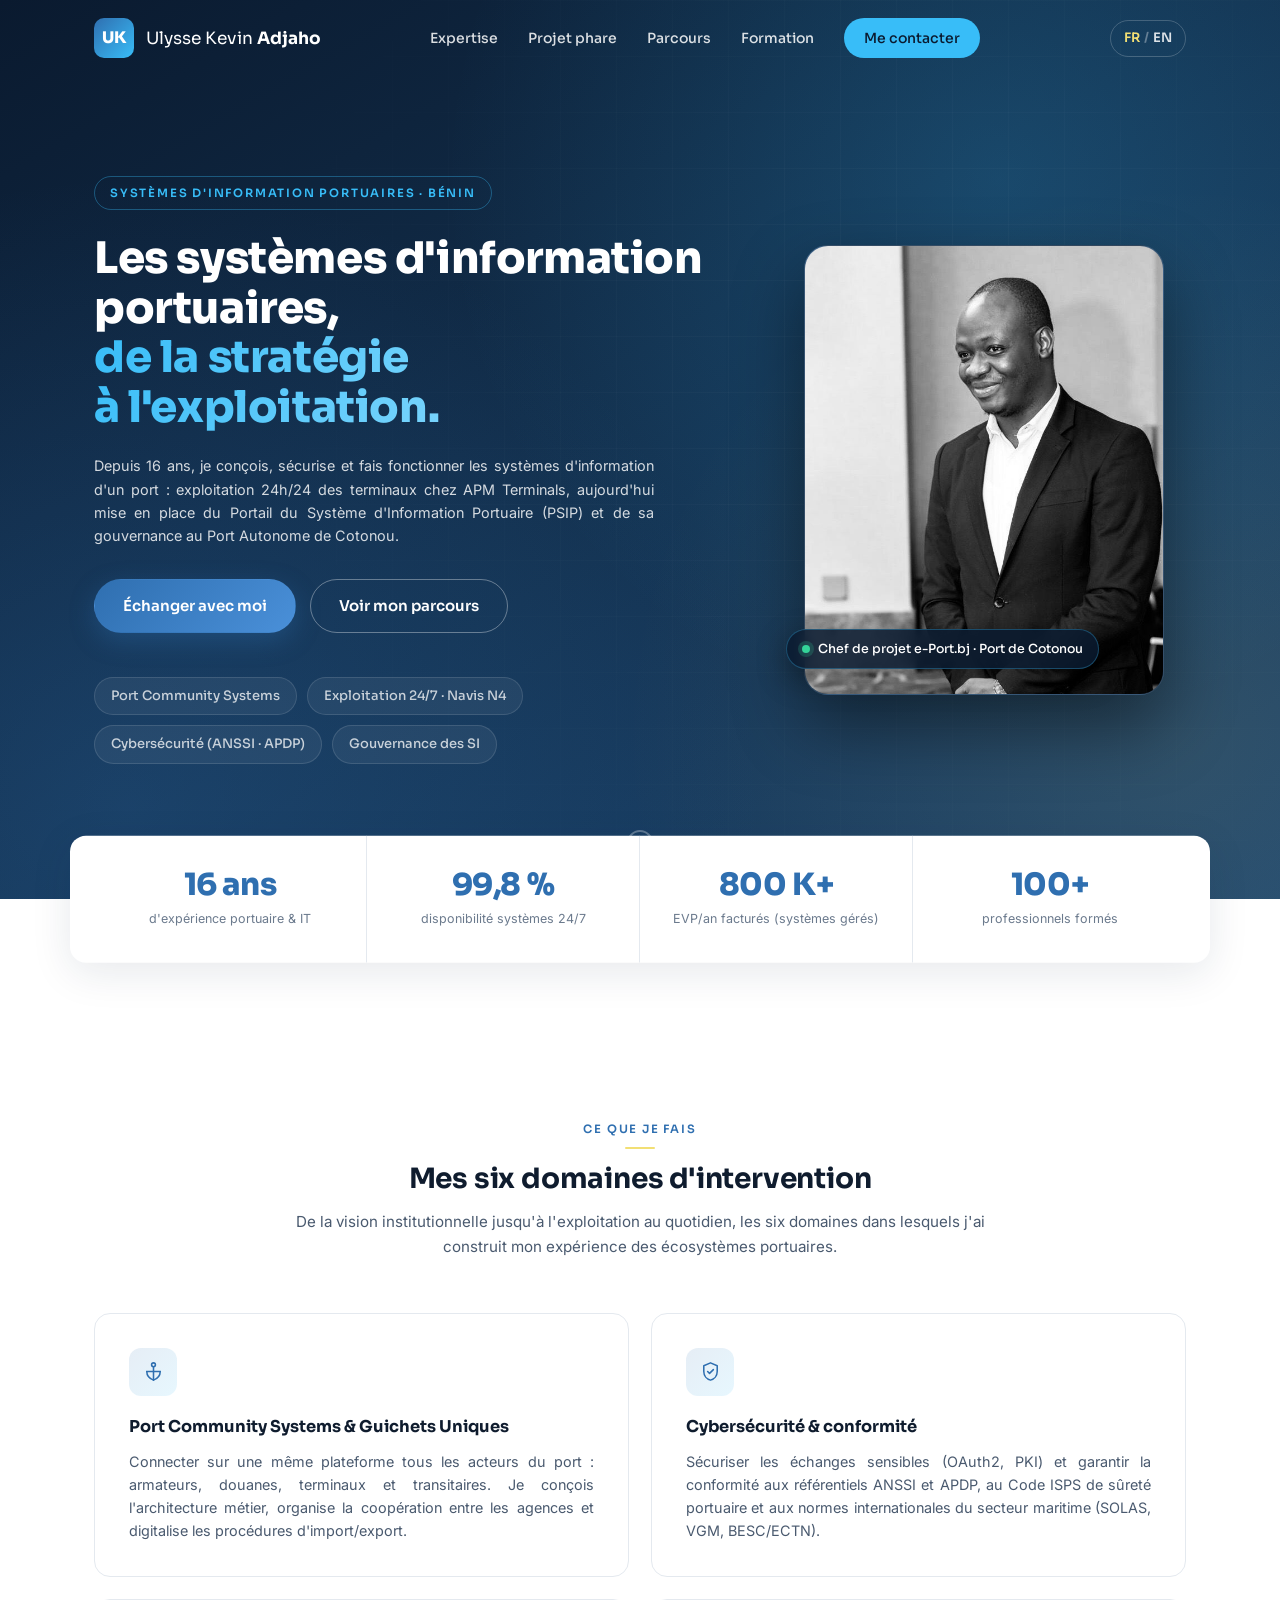
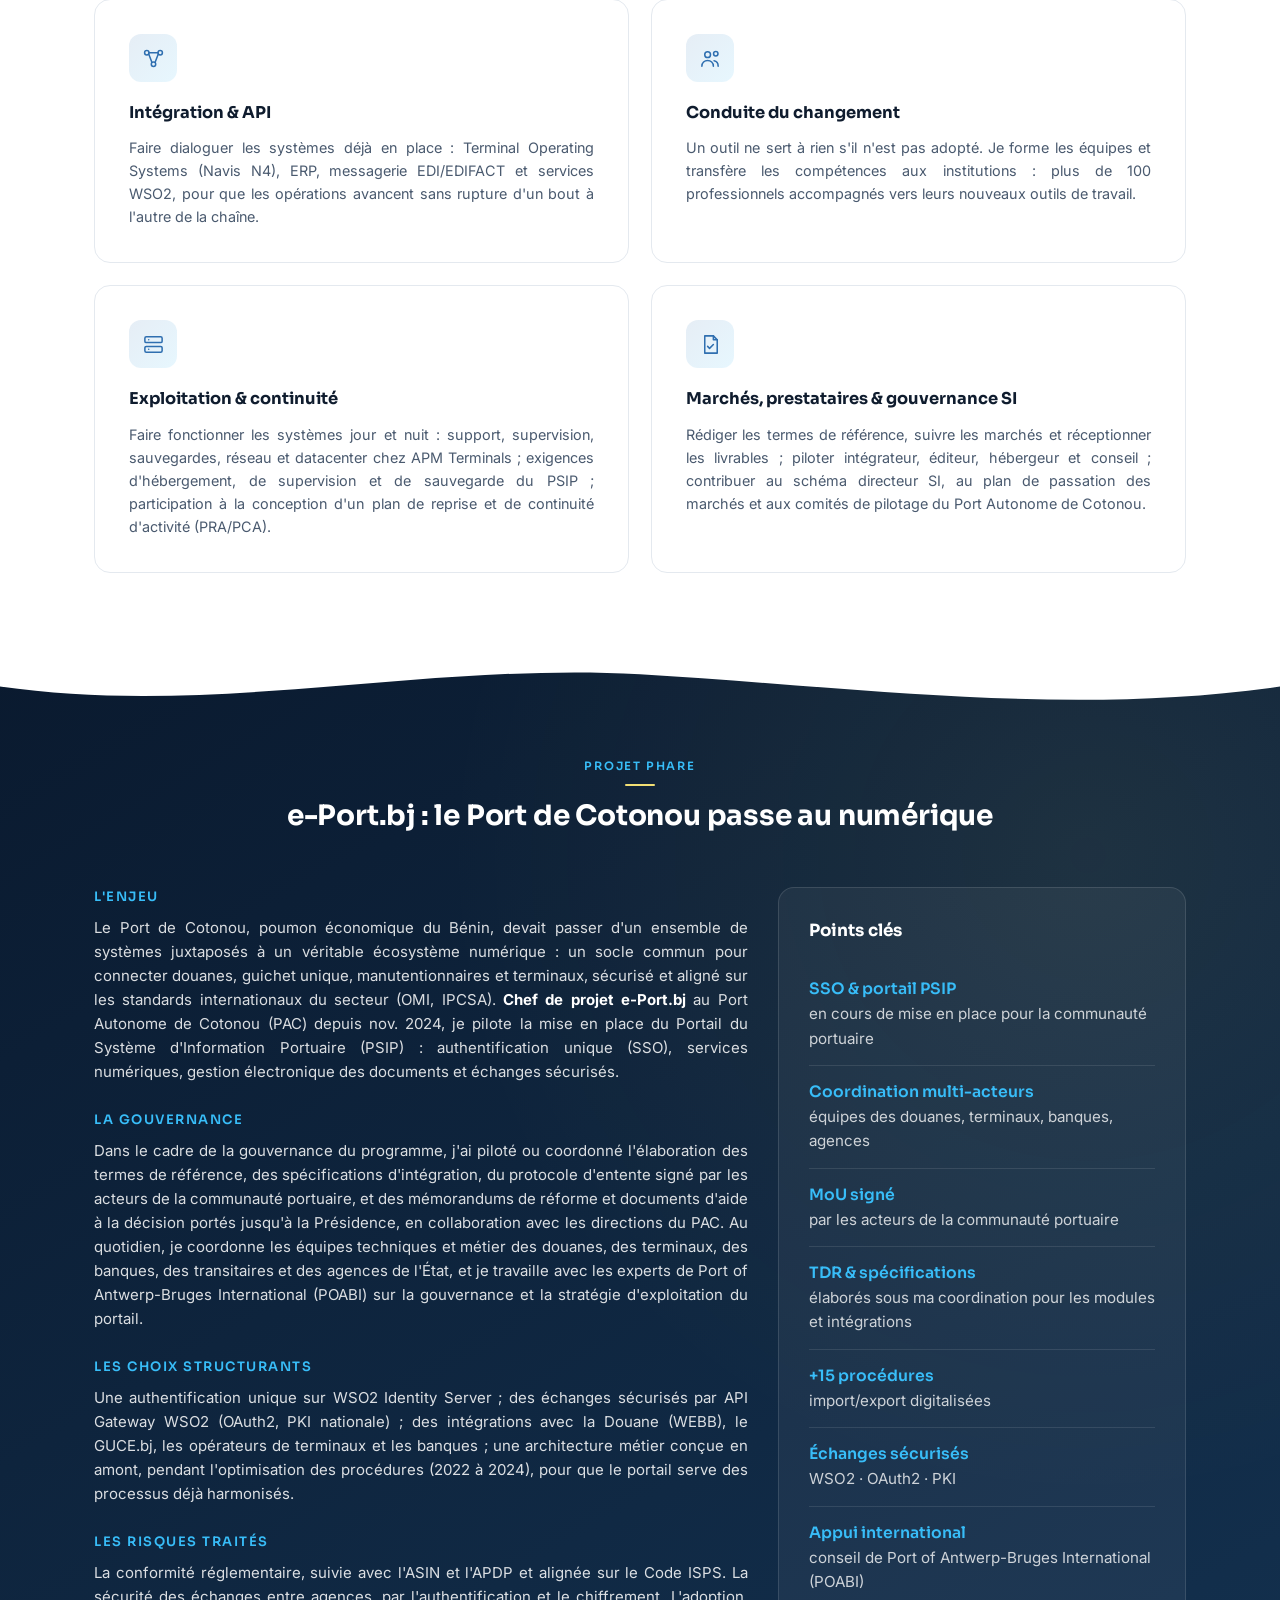
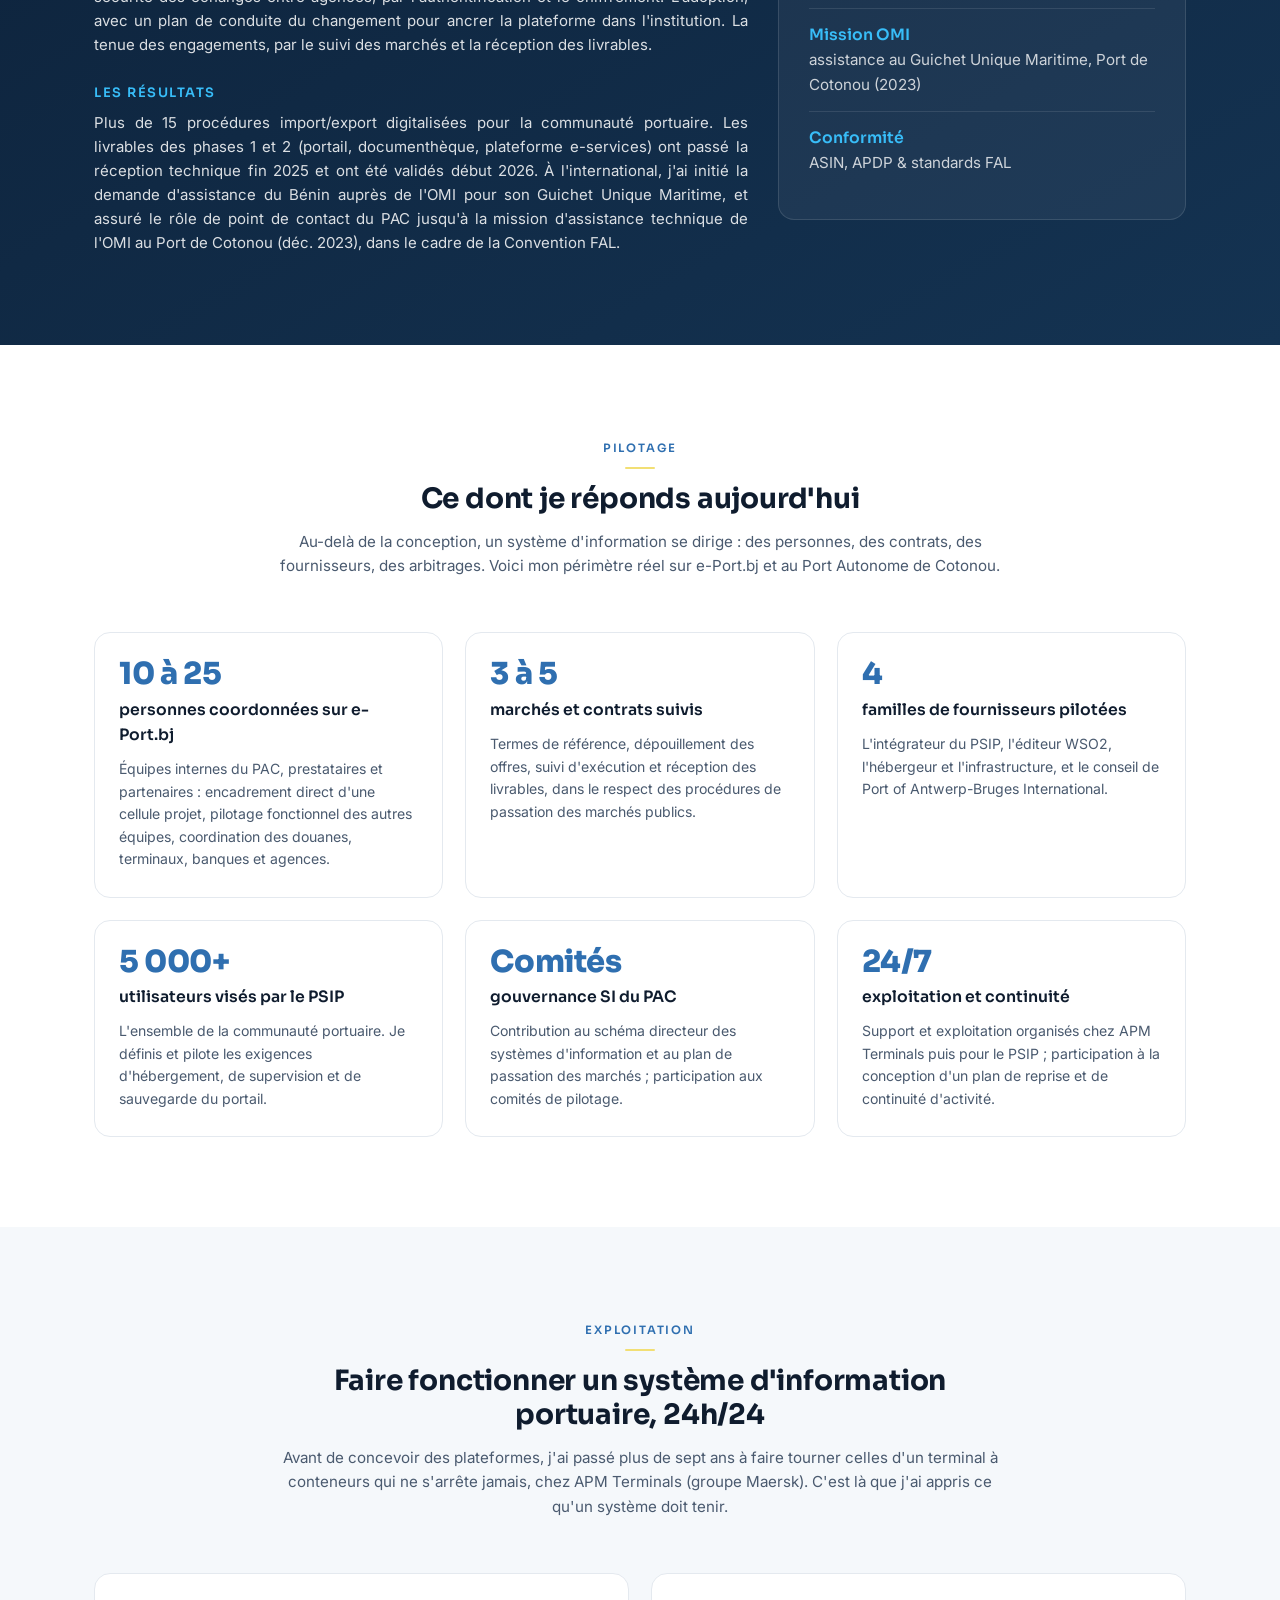
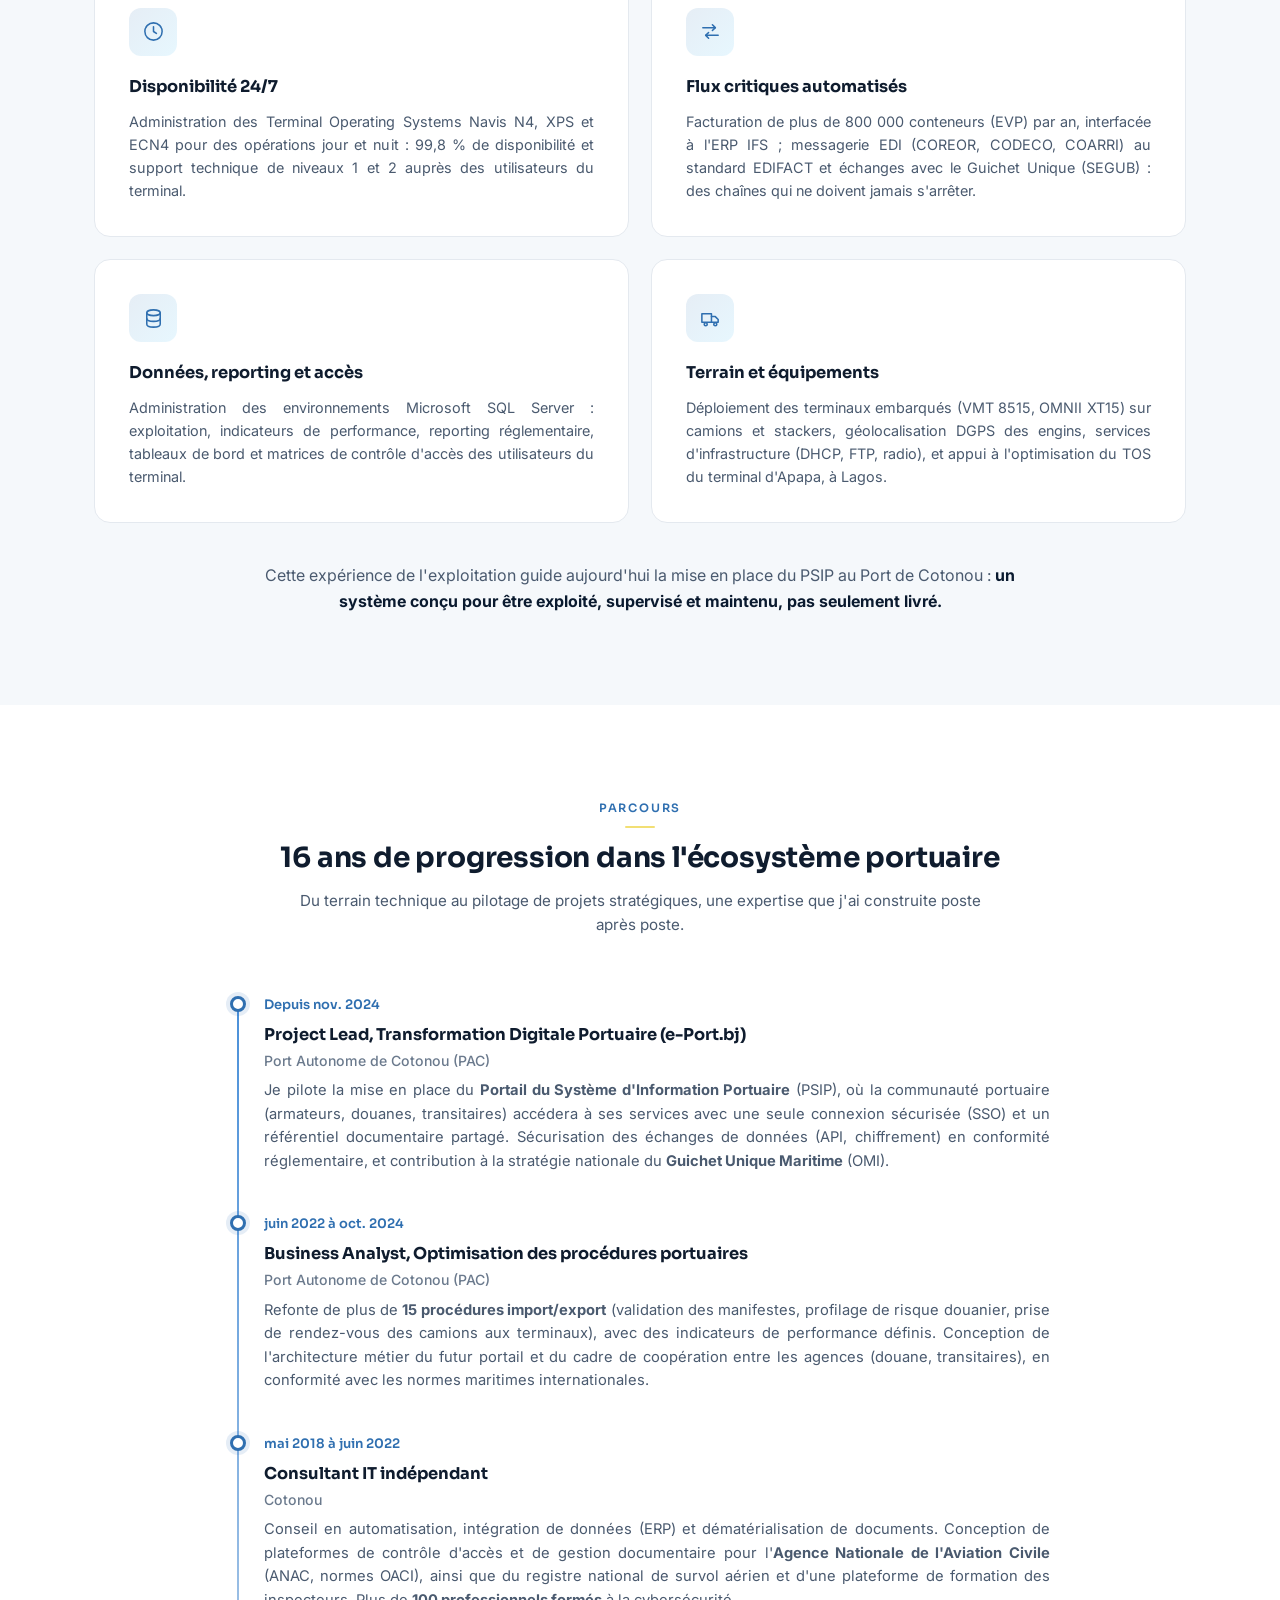
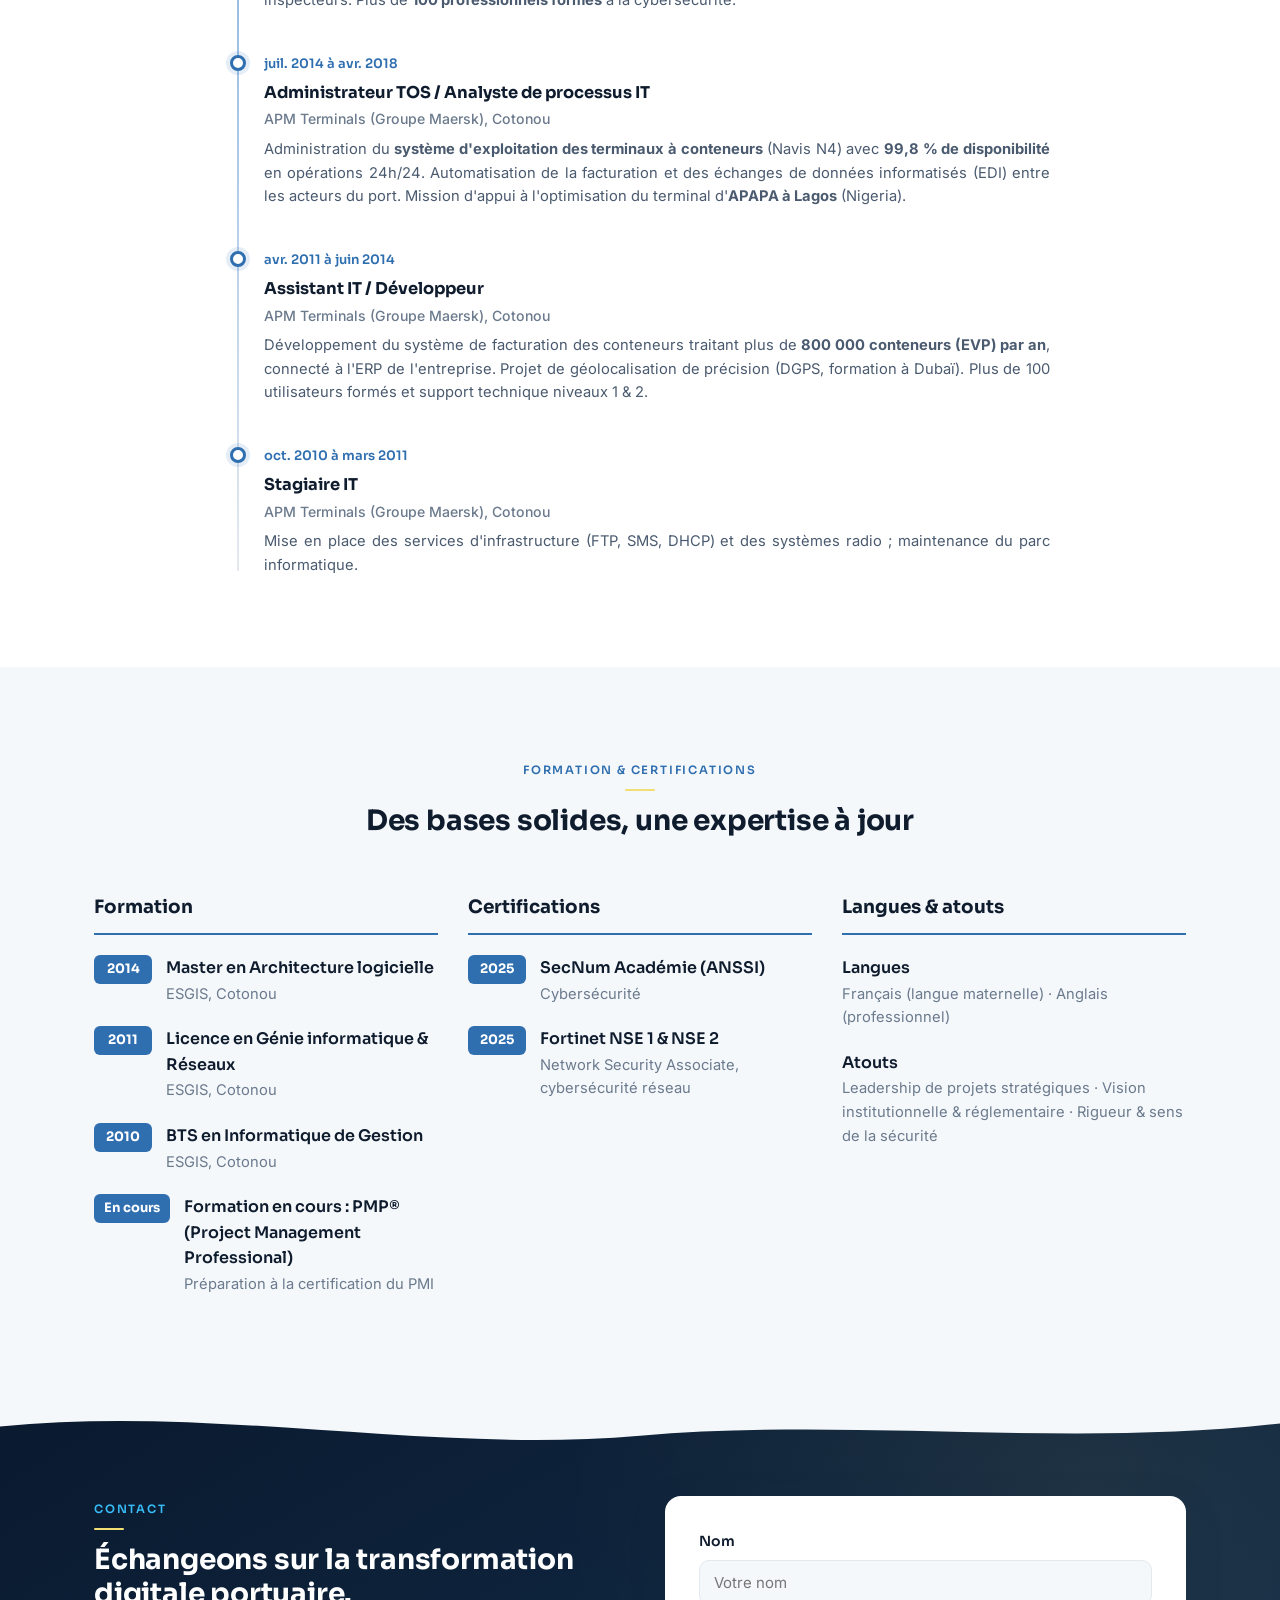
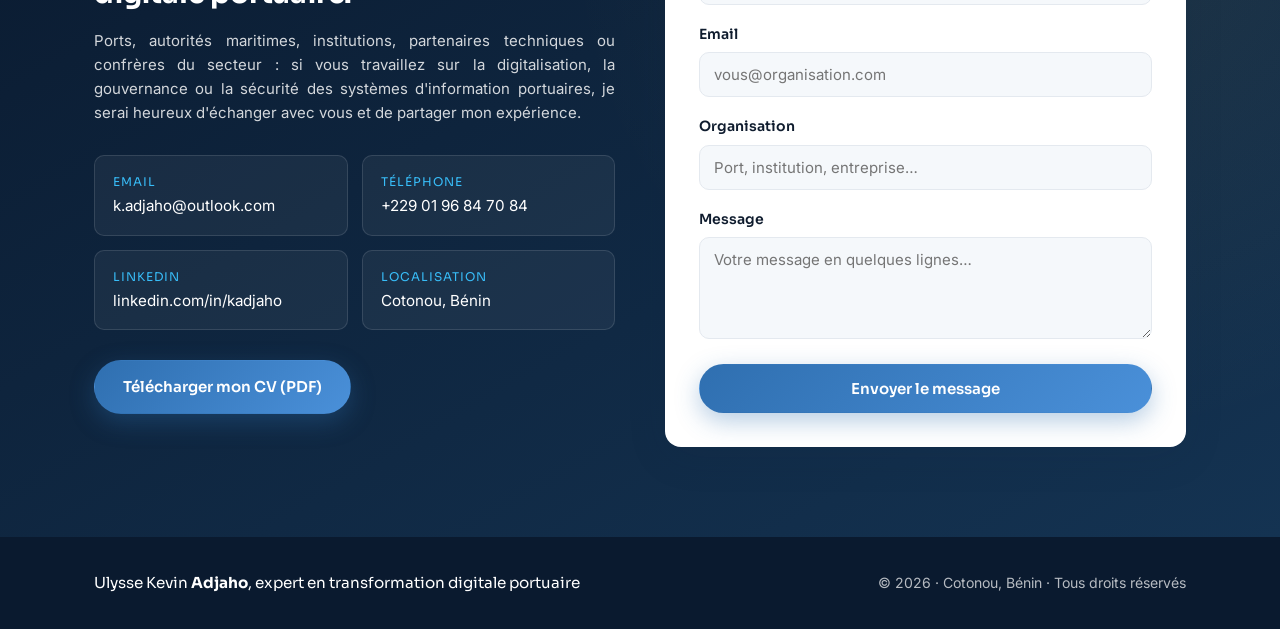
==== commit 5344f096: "Lot B : six domaines d'intervention et section Pilotage - Expertise : deux domaines ajoutés, « Explo" ====
--- a/index.html
+++ b/index.html
@@ -22,7 +22,7 @@
   <link rel="alternate" hreflang="fr" href="https://kevinadjaho.com/" />
   <link rel="alternate" hreflang="en" href="https://kevinadjaho.com/index-en.html" />
   <link rel="alternate" hreflang="x-default" href="https://kevinadjaho.com/" />
-  <link rel="stylesheet" href="styles.css?v=3" />
+  <link rel="stylesheet" href="styles.css?v=4" />
 
   <script type="application/ld+json">
   {
@@ -58,7 +58,9 @@
       "Cybersécurité",
       "Guichet Unique Maritime",
       "Sûreté portuaire (Code ISPS)",
-      "Intégration API"
+      "Intégration API",
+      "Gouvernance des systèmes d'information",
+      "Exploitation et continuité des systèmes d'information"
     ]
   }
   </script>
@@ -158,9 +160,9 @@
     <div class="container">
       <div class="section-head">
         <p class="section-eyebrow">Ce que je fais</p>
-        <h2 class="section-title">Mes quatre domaines d'intervention</h2>
+        <h2 class="section-title">Mes six domaines d'intervention</h2>
         <p class="section-sub">
-          De la vision institutionnelle jusqu'à l'exploitation au quotidien, les quatre
+          De la vision institutionnelle jusqu'à l'exploitation au quotidien, les six
           domaines dans lesquels j'ai construit mon expérience des écosystèmes portuaires.
         </p>
       </div>
@@ -231,6 +233,34 @@
             Un outil ne sert à rien s'il n'est pas adopté. Je forme les équipes et
             transfère les compétences aux institutions : plus de 100 professionnels
             accompagnés vers leurs nouveaux outils de travail.
+          </p>
+        </article>
+        <article class="card">
+          <div class="card-icon">
+            <svg viewBox="0 0 24 24" fill="none" stroke="currentColor" stroke-width="1.6" stroke-linecap="round" stroke-linejoin="round" aria-hidden="true">
+              <rect x="3" y="4" width="18" height="6" rx="1.5"></rect><rect x="3" y="14" width="18" height="6" rx="1.5"></rect><path d="M7 7h.01M7 17h.01"></path>
+            </svg>
+          </div>
+          <h3>Exploitation &amp; continuité</h3>
+          <p>
+            Faire fonctionner les systèmes jour et nuit : support, supervision, sauvegardes,
+            réseau et datacenter chez APM Terminals ; exigences d'hébergement, de
+            supervision et de sauvegarde du PSIP ; participation à la conception d'un plan
+            de reprise et de continuité d'activité (PRA/PCA).
+          </p>
+        </article>
+        <article class="card">
+          <div class="card-icon">
+            <svg viewBox="0 0 24 24" fill="none" stroke="currentColor" stroke-width="1.6" stroke-linecap="round" stroke-linejoin="round" aria-hidden="true">
+              <path d="M6 3h9l4 4v14H6z"></path><path d="M15 3v4h4"></path><path d="M9 14l2 2 4-4"></path>
+            </svg>
+          </div>
+          <h3>Marchés, prestataires &amp; gouvernance SI</h3>
+          <p>
+            Rédiger les termes de référence, suivre les marchés et réceptionner les livrables ;
+            piloter intégrateur, éditeur, hébergeur et conseil ; contribuer au schéma
+            directeur SI, au plan de passation des marchés et aux comités de pilotage du
+            Port Autonome de Cotonou.
           </p>
         </article>
       </div>
@@ -323,6 +353,54 @@
             <li><span>Conformité</span> ASIN, APDP &amp; standards FAL</li>
           </ul>
         </aside>
+      </div>
+    </div>
+  </section>
+
+  <!-- ===== Pilotage ===== -->
+  <section class="section" id="pilotage">
+    <div class="container">
+      <div class="section-head">
+        <p class="section-eyebrow">Pilotage</p>
+        <h2 class="section-title">Ce dont je réponds aujourd'hui</h2>
+        <p class="section-sub">
+          Au-delà de la conception, un système d'information se dirige : des personnes,
+          des contrats, des fournisseurs, des arbitrages. Voici mon périmètre réel sur
+          e-Port.bj et au Port Autonome de Cotonou.
+        </p>
+      </div>
+
+      <div class="proof-grid">
+        <div class="proof">
+          <span class="proof-num">10 à 25</span>
+          <span class="proof-label">personnes coordonnées sur e-Port.bj</span>
+          <p>Équipes internes du PAC, prestataires et partenaires : encadrement direct d'une cellule projet, pilotage fonctionnel des autres équipes, coordination des douanes, terminaux, banques et agences.</p>
+        </div>
+        <div class="proof">
+          <span class="proof-num">3 à 5</span>
+          <span class="proof-label">marchés et contrats suivis</span>
+          <p>Termes de référence, dépouillement des offres, suivi d'exécution et réception des livrables, dans le respect des procédures de passation des marchés publics.</p>
+        </div>
+        <div class="proof">
+          <span class="proof-num">4</span>
+          <span class="proof-label">familles de fournisseurs pilotées</span>
+          <p>L'intégrateur du PSIP, l'éditeur WSO2, l'hébergeur et l'infrastructure, et le conseil de Port of Antwerp-Bruges International.</p>
+        </div>
+        <div class="proof">
+          <span class="proof-num">5 000+</span>
+          <span class="proof-label">utilisateurs visés par le PSIP</span>
+          <p>L'ensemble de la communauté portuaire. Je définis et pilote les exigences d'hébergement, de supervision et de sauvegarde du portail.</p>
+        </div>
+        <div class="proof">
+          <span class="proof-num">Comités</span>
+          <span class="proof-label">gouvernance SI du PAC</span>
+          <p>Contribution au schéma directeur des systèmes d'information et au plan de passation des marchés ; participation aux comités de pilotage.</p>
+        </div>
+        <div class="proof">
+          <span class="proof-num">24/7</span>
+          <span class="proof-label">exploitation et continuité</span>
+          <p>Support et exploitation organisés chez APM Terminals puis pour le PSIP ; participation à la conception d'un plan de reprise et de continuité d'activité.</p>
+        </div>
       </div>
     </div>
   </section>
@@ -616,6 +694,6 @@
     </div>
   </footer>
 
-  <script src="script.js?v=3"></script>
+  <script src="script.js?v=4"></script>
 </body>
 </html>
--- a/styles.css
+++ b/styles.css
@@ -415,6 +415,20 @@
 .edu-item h4 { font-family: var(--font-head); font-weight: 600; font-size: 1rem; margin-bottom: 2px; }
 .edu-item p { color: var(--slate-2); font-size: 0.92rem; }
 
+/* ===== Pilotage (preuves) ===== */
+.proof-grid { display: grid; grid-template-columns: repeat(3, 1fr); gap: 22px; }
+.proof {
+  background: var(--white); border: 1px solid var(--line); border-radius: var(--radius);
+  padding: 26px 24px; transition: transform .25s ease, box-shadow .25s ease;
+}
+.proof:hover { transform: translateY(-3px); box-shadow: var(--shadow); }
+.proof-num {
+  display: block; font-family: var(--font-head); font-weight: 800;
+  font-size: 1.9rem; color: var(--blue-500); line-height: 1; letter-spacing: -0.4px;
+}
+.proof-label { display: block; margin-top: 8px; font-family: var(--font-head); font-weight: 600; font-size: 0.98rem; }
+.proof p { margin-top: 10px; color: var(--slate); font-size: 0.88rem; }
+
 /* ===== Exploitation (run) ===== */
 .run-note { max-width: 760px; margin: 40px auto 0; text-align: center; color: var(--slate); font-size: 1rem; }
 .run-note strong { color: var(--navy-900); }
@@ -478,6 +492,7 @@
 
 /* ===== Responsive ===== */
 @media (max-width: 900px) {
+  .proof-grid { grid-template-columns: repeat(2, 1fr); }
   .hero-inner { grid-template-columns: 1fr; gap: 40px; }
   .hero-portrait { order: -1; justify-self: start; max-width: 260px; }
   .portrait-badge { left: auto; right: -10px; }
@@ -489,6 +504,7 @@
   .stat:nth-child(1), .stat:nth-child(2) { border-bottom: 1px solid var(--line); }
 }
 @media (max-width: 760px) {
+  .proof-grid { grid-template-columns: 1fr; }
   .nav {
     position: fixed; top: 0; right: 0; height: 100vh; width: min(80vw, 320px);
     flex-direction: column; align-items: flex-start; justify-content: center; gap: 28px;
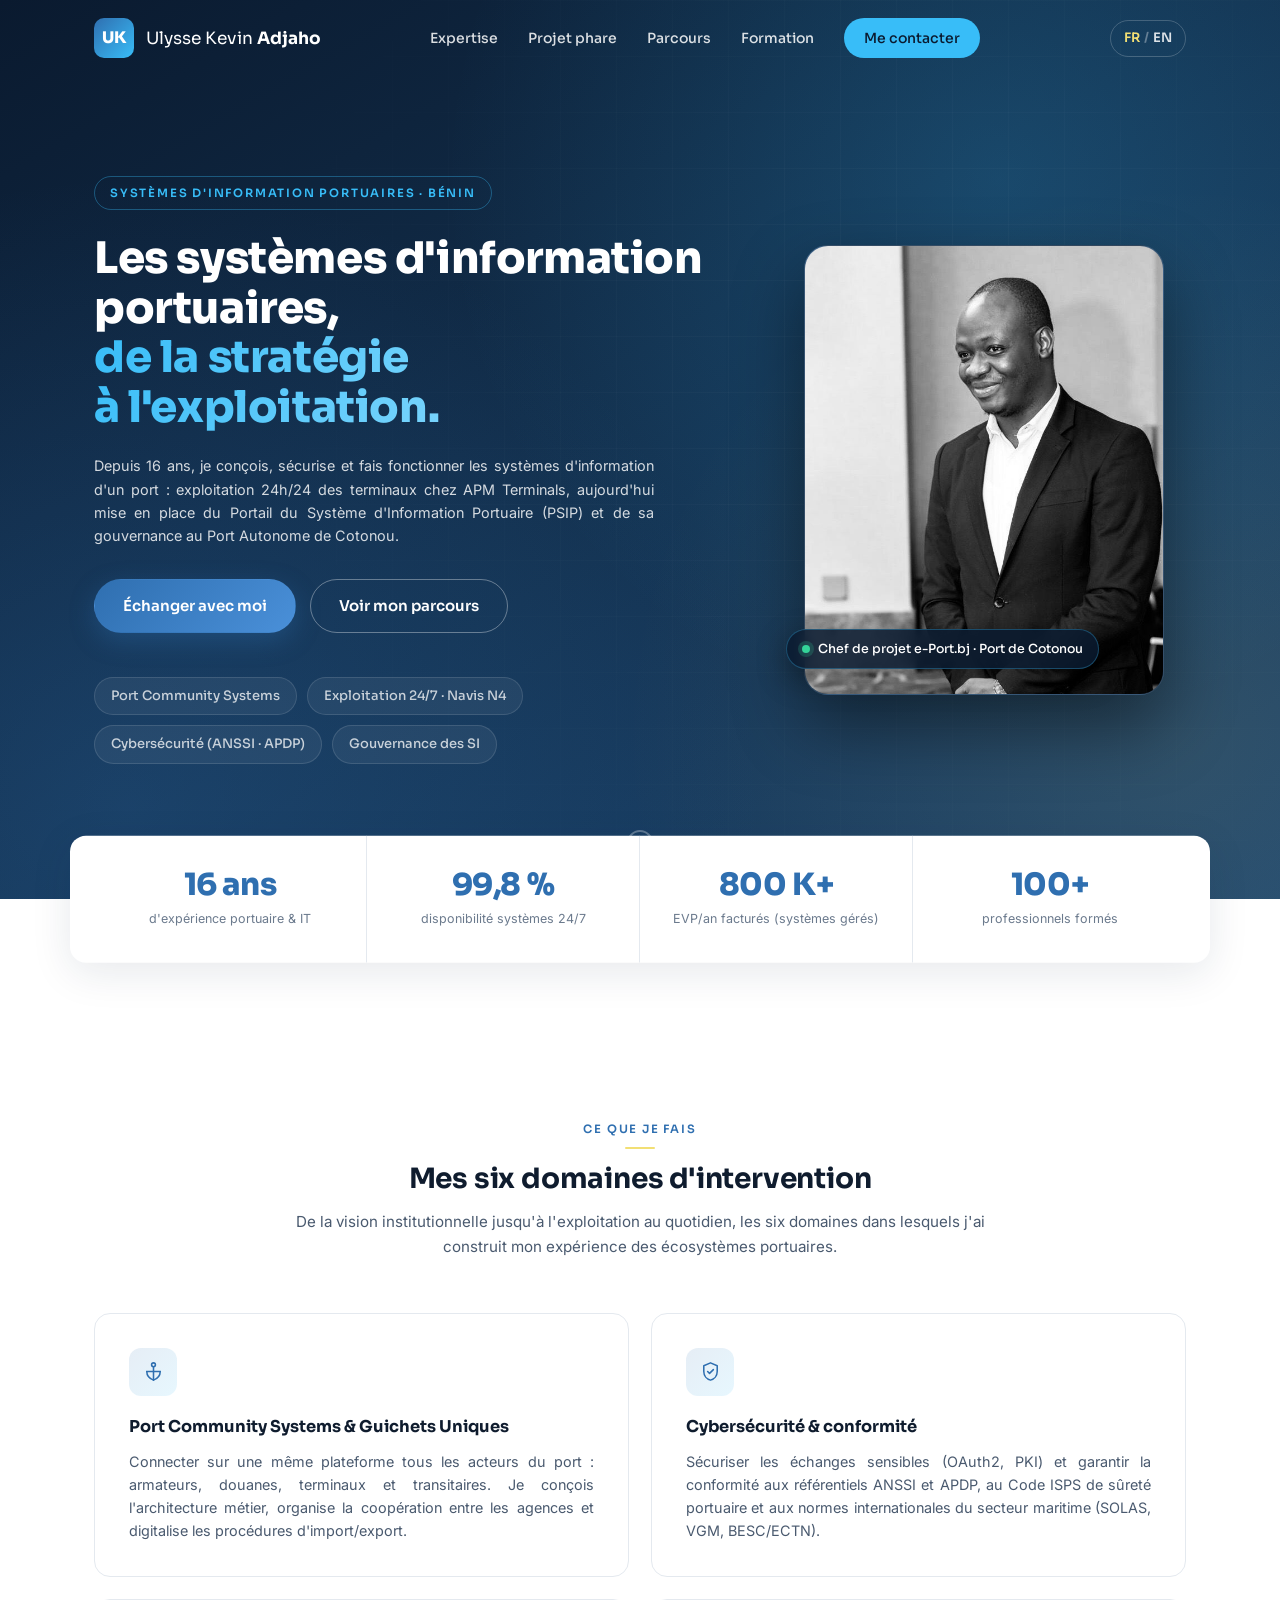
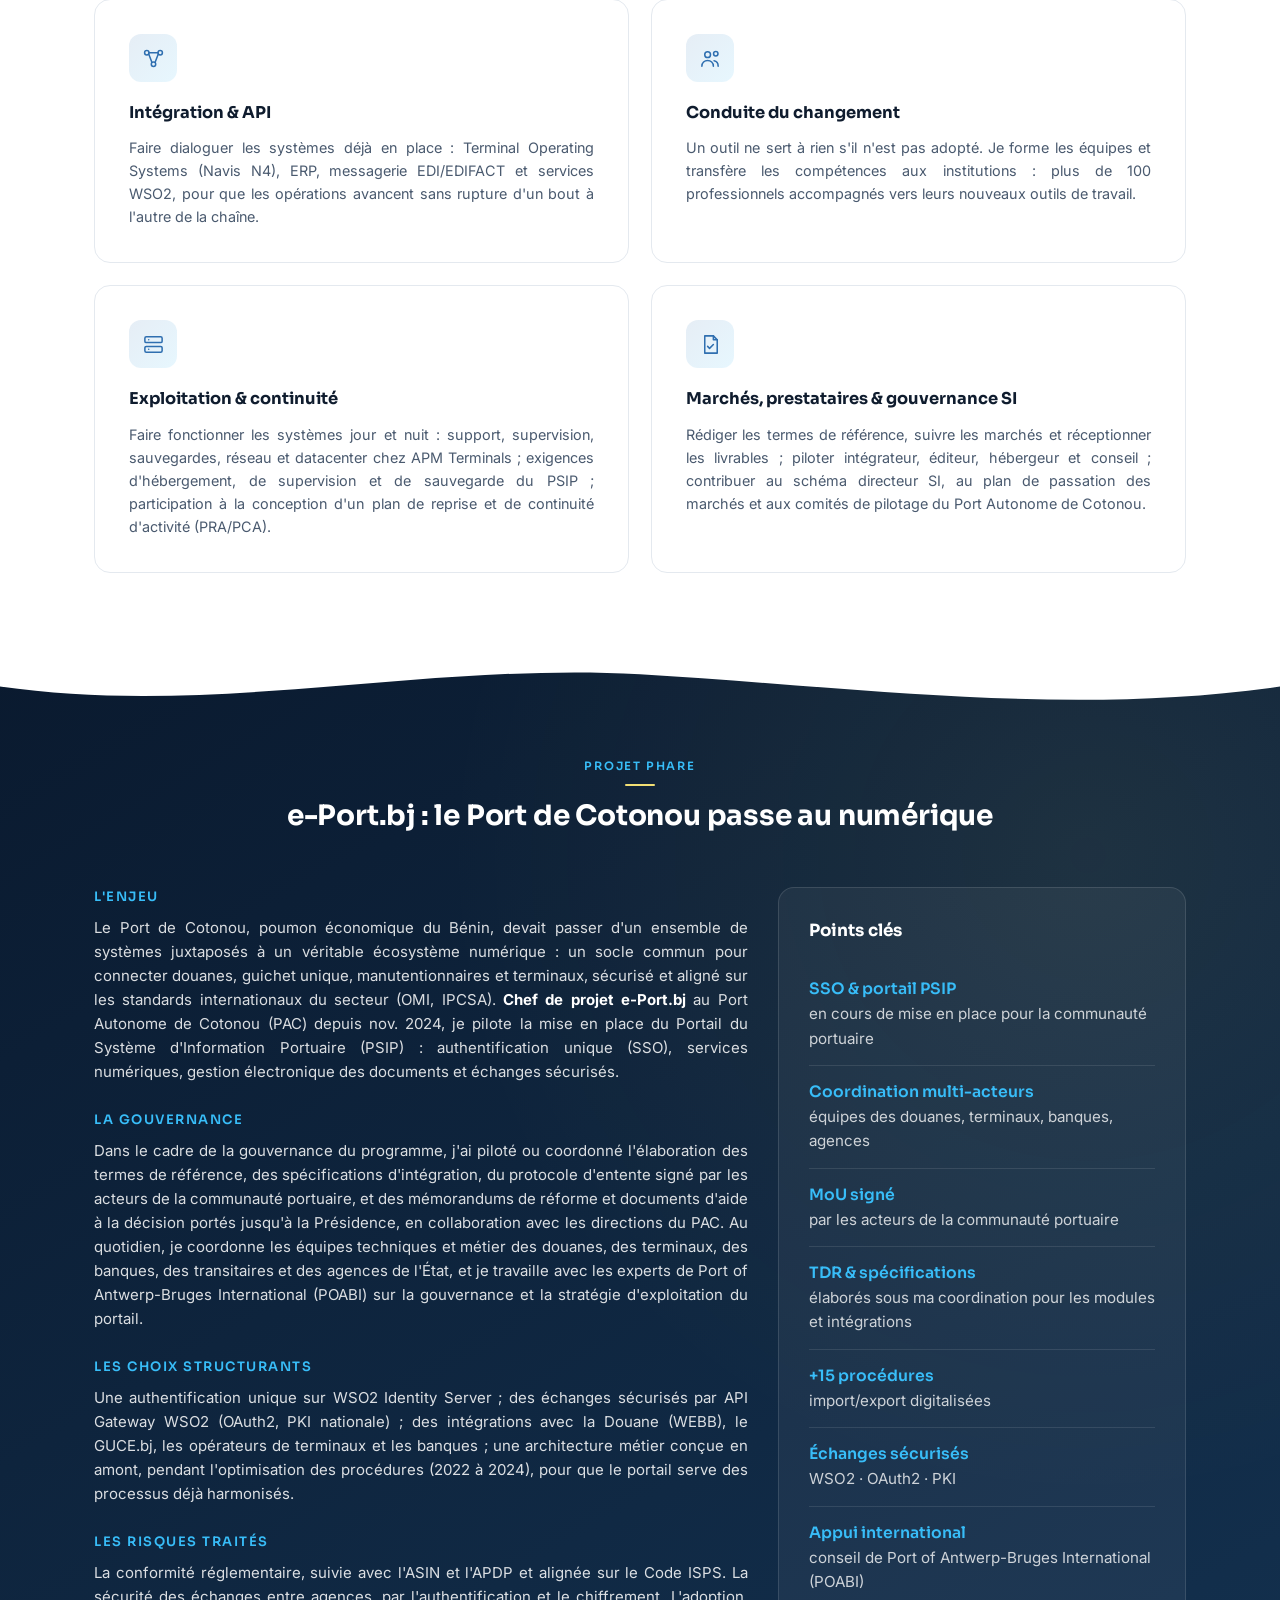
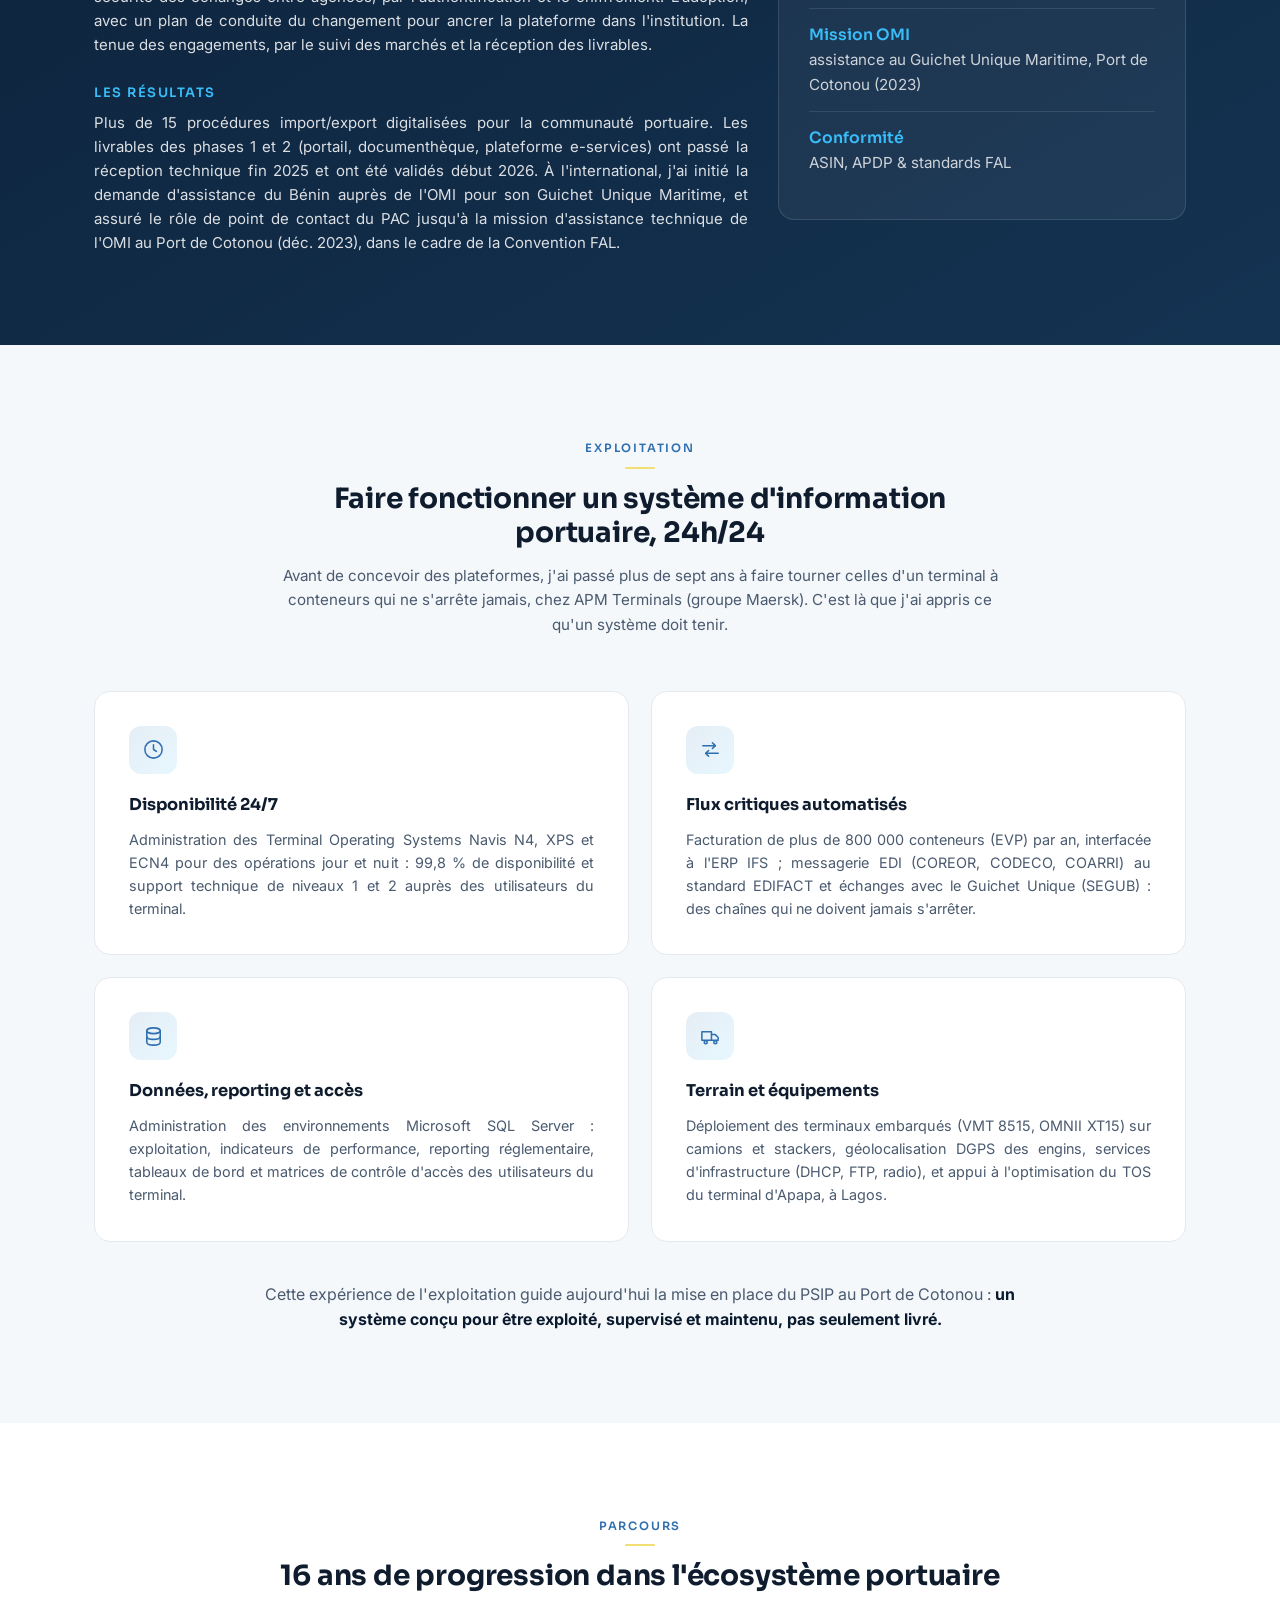
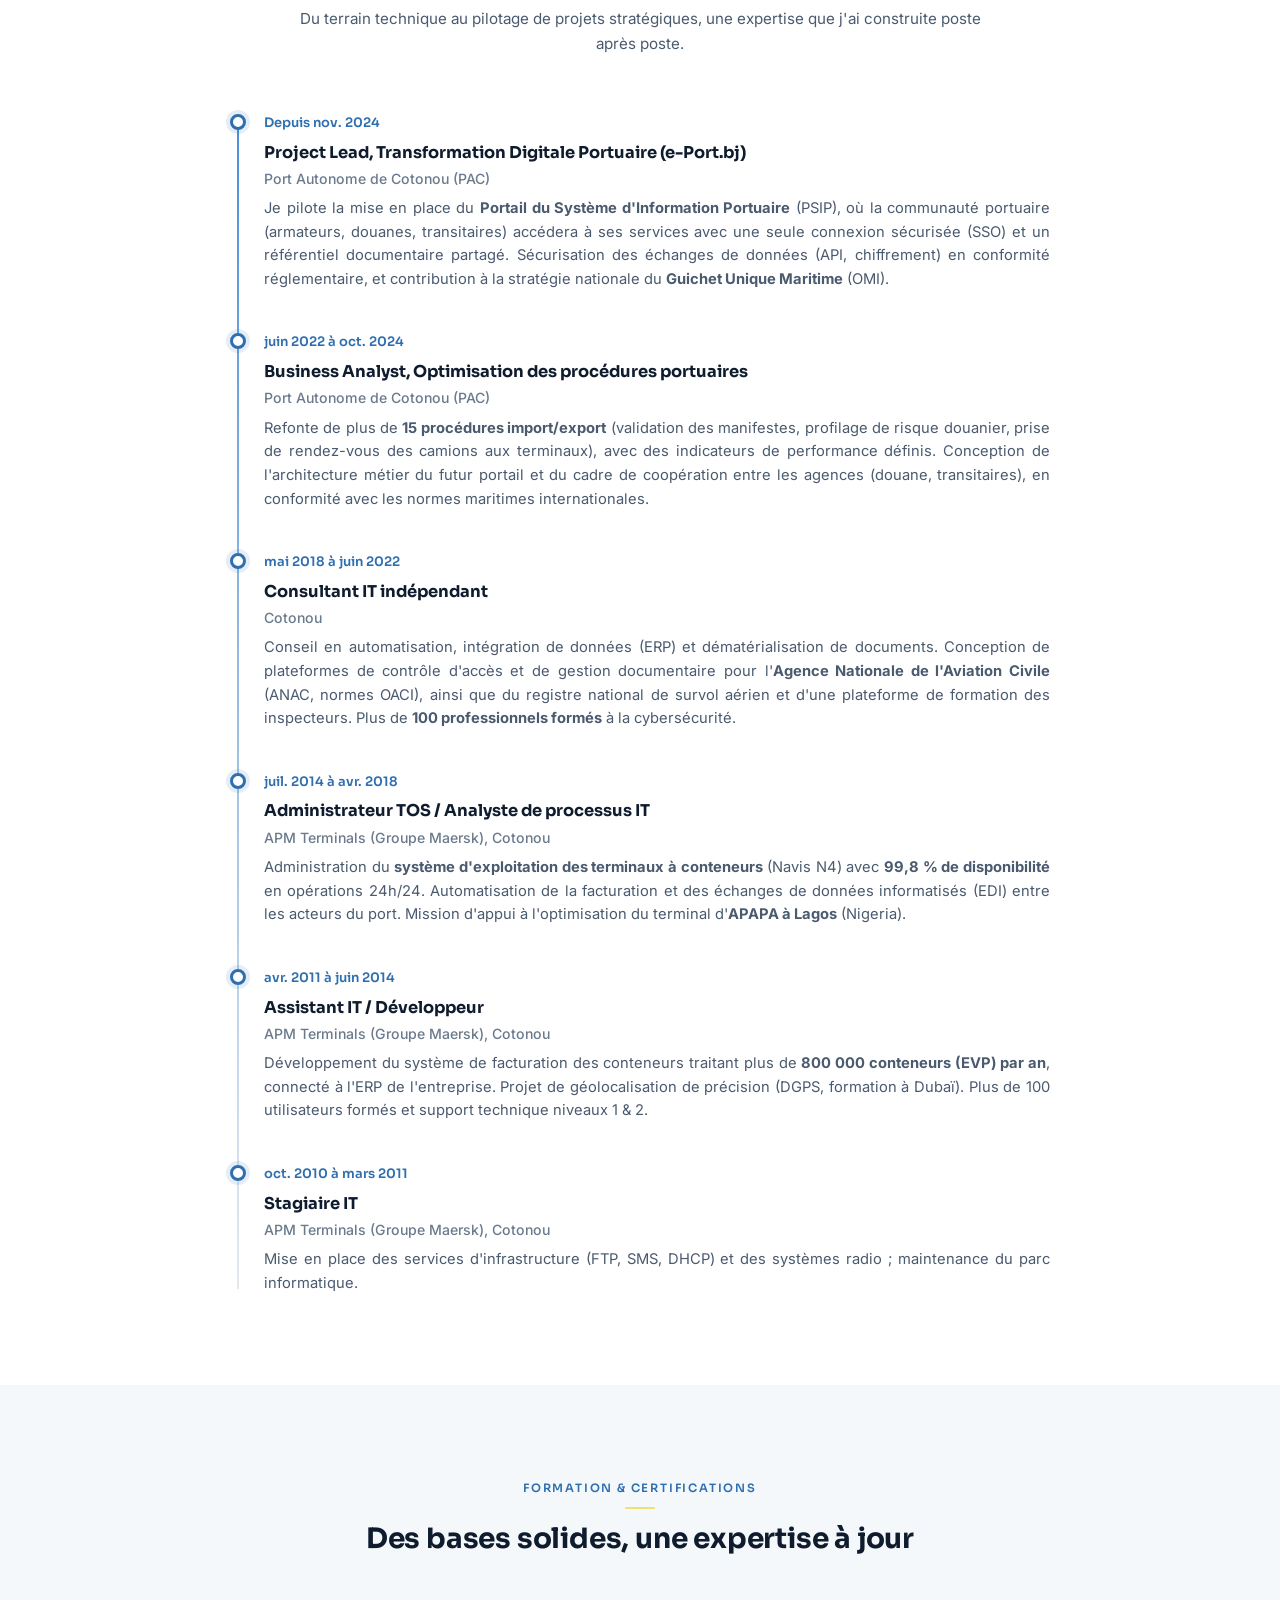
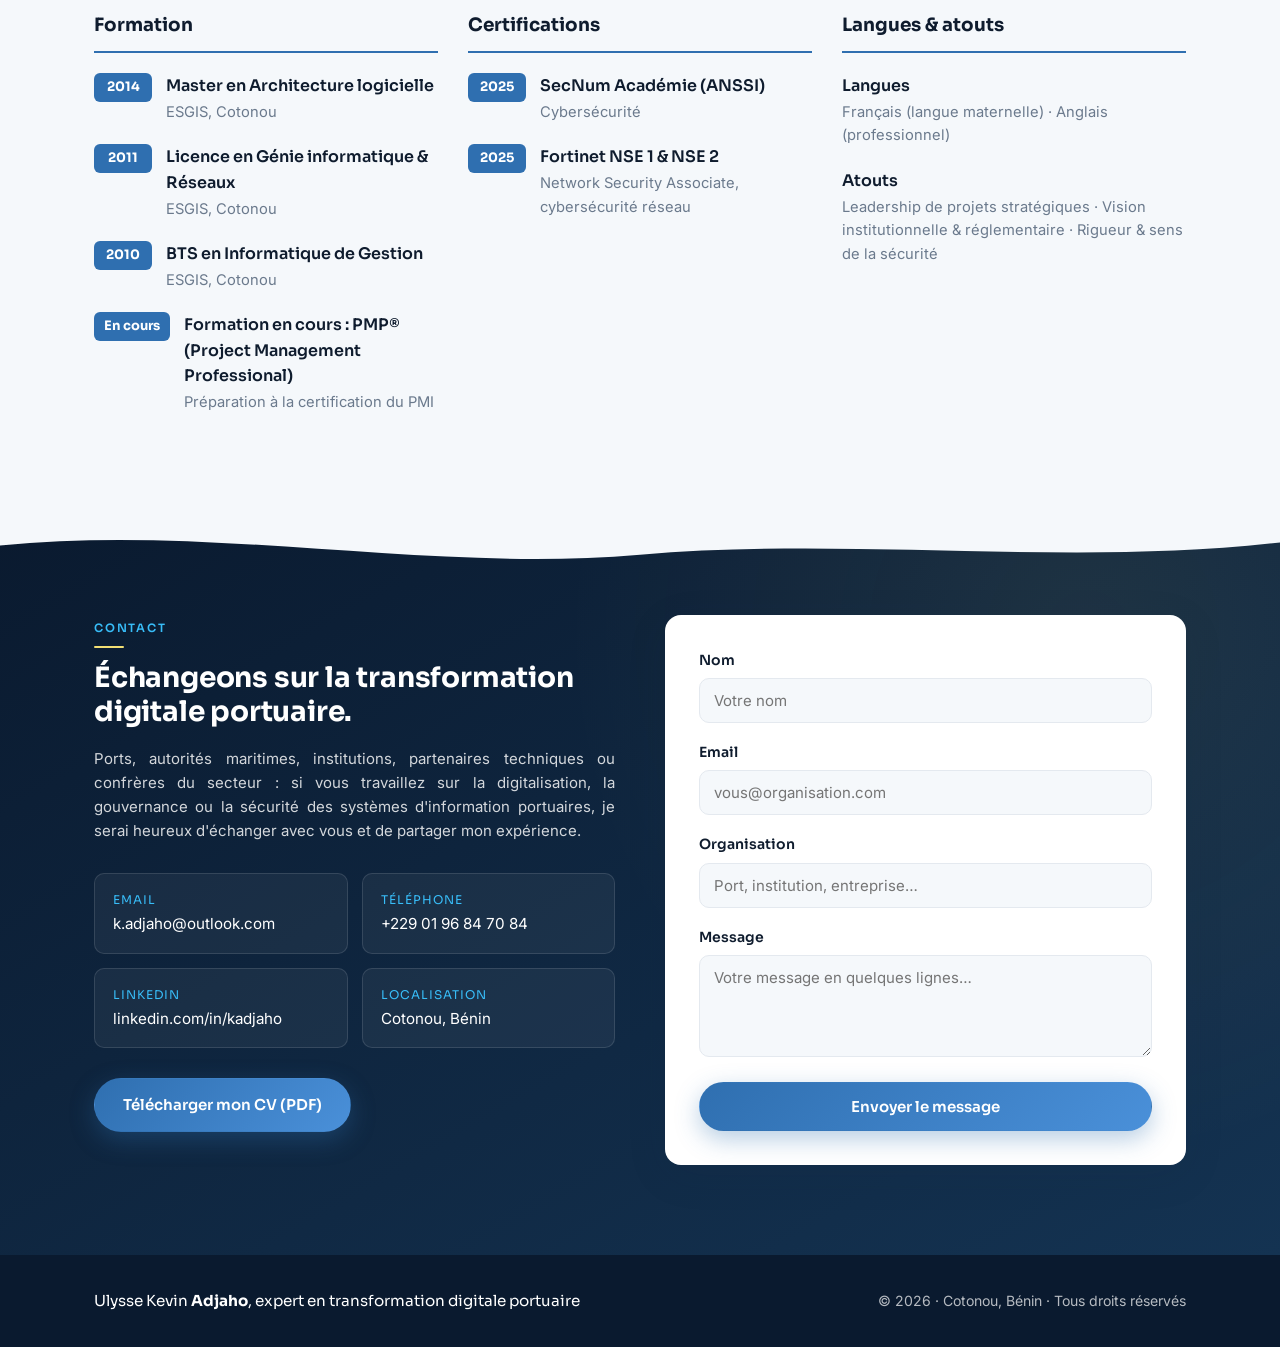
==== commit ede40e94: "Retrait de la section Pilotage Les six domaines d'intervention restent ; la grille de chiffres de pi" ====
--- a/index.html
+++ b/index.html
@@ -22,7 +22,7 @@
   <link rel="alternate" hreflang="fr" href="https://kevinadjaho.com/" />
   <link rel="alternate" hreflang="en" href="https://kevinadjaho.com/index-en.html" />
   <link rel="alternate" hreflang="x-default" href="https://kevinadjaho.com/" />
-  <link rel="stylesheet" href="styles.css?v=4" />
+  <link rel="stylesheet" href="styles.css?v=5" />
 
   <script type="application/ld+json">
   {
@@ -357,54 +357,6 @@
     </div>
   </section>
 
-  <!-- ===== Pilotage ===== -->
-  <section class="section" id="pilotage">
-    <div class="container">
-      <div class="section-head">
-        <p class="section-eyebrow">Pilotage</p>
-        <h2 class="section-title">Ce dont je réponds aujourd'hui</h2>
-        <p class="section-sub">
-          Au-delà de la conception, un système d'information se dirige : des personnes,
-          des contrats, des fournisseurs, des arbitrages. Voici mon périmètre réel sur
-          e-Port.bj et au Port Autonome de Cotonou.
-        </p>
-      </div>
-
-      <div class="proof-grid">
-        <div class="proof">
-          <span class="proof-num">10 à 25</span>
-          <span class="proof-label">personnes coordonnées sur e-Port.bj</span>
-          <p>Équipes internes du PAC, prestataires et partenaires : encadrement direct d'une cellule projet, pilotage fonctionnel des autres équipes, coordination des douanes, terminaux, banques et agences.</p>
-        </div>
-        <div class="proof">
-          <span class="proof-num">3 à 5</span>
-          <span class="proof-label">marchés et contrats suivis</span>
-          <p>Termes de référence, dépouillement des offres, suivi d'exécution et réception des livrables, dans le respect des procédures de passation des marchés publics.</p>
-        </div>
-        <div class="proof">
-          <span class="proof-num">4</span>
-          <span class="proof-label">familles de fournisseurs pilotées</span>
-          <p>L'intégrateur du PSIP, l'éditeur WSO2, l'hébergeur et l'infrastructure, et le conseil de Port of Antwerp-Bruges International.</p>
-        </div>
-        <div class="proof">
-          <span class="proof-num">5 000+</span>
-          <span class="proof-label">utilisateurs visés par le PSIP</span>
-          <p>L'ensemble de la communauté portuaire. Je définis et pilote les exigences d'hébergement, de supervision et de sauvegarde du portail.</p>
-        </div>
-        <div class="proof">
-          <span class="proof-num">Comités</span>
-          <span class="proof-label">gouvernance SI du PAC</span>
-          <p>Contribution au schéma directeur des systèmes d'information et au plan de passation des marchés ; participation aux comités de pilotage.</p>
-        </div>
-        <div class="proof">
-          <span class="proof-num">24/7</span>
-          <span class="proof-label">exploitation et continuité</span>
-          <p>Support et exploitation organisés chez APM Terminals puis pour le PSIP ; participation à la conception d'un plan de reprise et de continuité d'activité.</p>
-        </div>
-      </div>
-    </div>
-  </section>
-
   <!-- ===== Exploitation ===== -->
   <section class="section section-soft" id="exploitation">
     <div class="container">
@@ -694,6 +646,6 @@
     </div>
   </footer>
 
-  <script src="script.js?v=4"></script>
+  <script src="script.js?v=5"></script>
 </body>
 </html>
--- a/styles.css
+++ b/styles.css
@@ -415,20 +415,6 @@
 .edu-item h4 { font-family: var(--font-head); font-weight: 600; font-size: 1rem; margin-bottom: 2px; }
 .edu-item p { color: var(--slate-2); font-size: 0.92rem; }
 
-/* ===== Pilotage (preuves) ===== */
-.proof-grid { display: grid; grid-template-columns: repeat(3, 1fr); gap: 22px; }
-.proof {
-  background: var(--white); border: 1px solid var(--line); border-radius: var(--radius);
-  padding: 26px 24px; transition: transform .25s ease, box-shadow .25s ease;
-}
-.proof:hover { transform: translateY(-3px); box-shadow: var(--shadow); }
-.proof-num {
-  display: block; font-family: var(--font-head); font-weight: 800;
-  font-size: 1.9rem; color: var(--blue-500); line-height: 1; letter-spacing: -0.4px;
-}
-.proof-label { display: block; margin-top: 8px; font-family: var(--font-head); font-weight: 600; font-size: 0.98rem; }
-.proof p { margin-top: 10px; color: var(--slate); font-size: 0.88rem; }
-
 /* ===== Exploitation (run) ===== */
 .run-note { max-width: 760px; margin: 40px auto 0; text-align: center; color: var(--slate); font-size: 1rem; }
 .run-note strong { color: var(--navy-900); }
@@ -492,7 +478,6 @@
 
 /* ===== Responsive ===== */
 @media (max-width: 900px) {
-  .proof-grid { grid-template-columns: repeat(2, 1fr); }
   .hero-inner { grid-template-columns: 1fr; gap: 40px; }
   .hero-portrait { order: -1; justify-self: start; max-width: 260px; }
   .portrait-badge { left: auto; right: -10px; }
@@ -504,7 +489,6 @@
   .stat:nth-child(1), .stat:nth-child(2) { border-bottom: 1px solid var(--line); }
 }
 @media (max-width: 760px) {
-  .proof-grid { grid-template-columns: 1fr; }
   .nav {
     position: fixed; top: 0; right: 0; height: 100vh; width: min(80vw, 320px);
     flex-direction: column; align-items: flex-start; justify-content: center; gap: 28px;
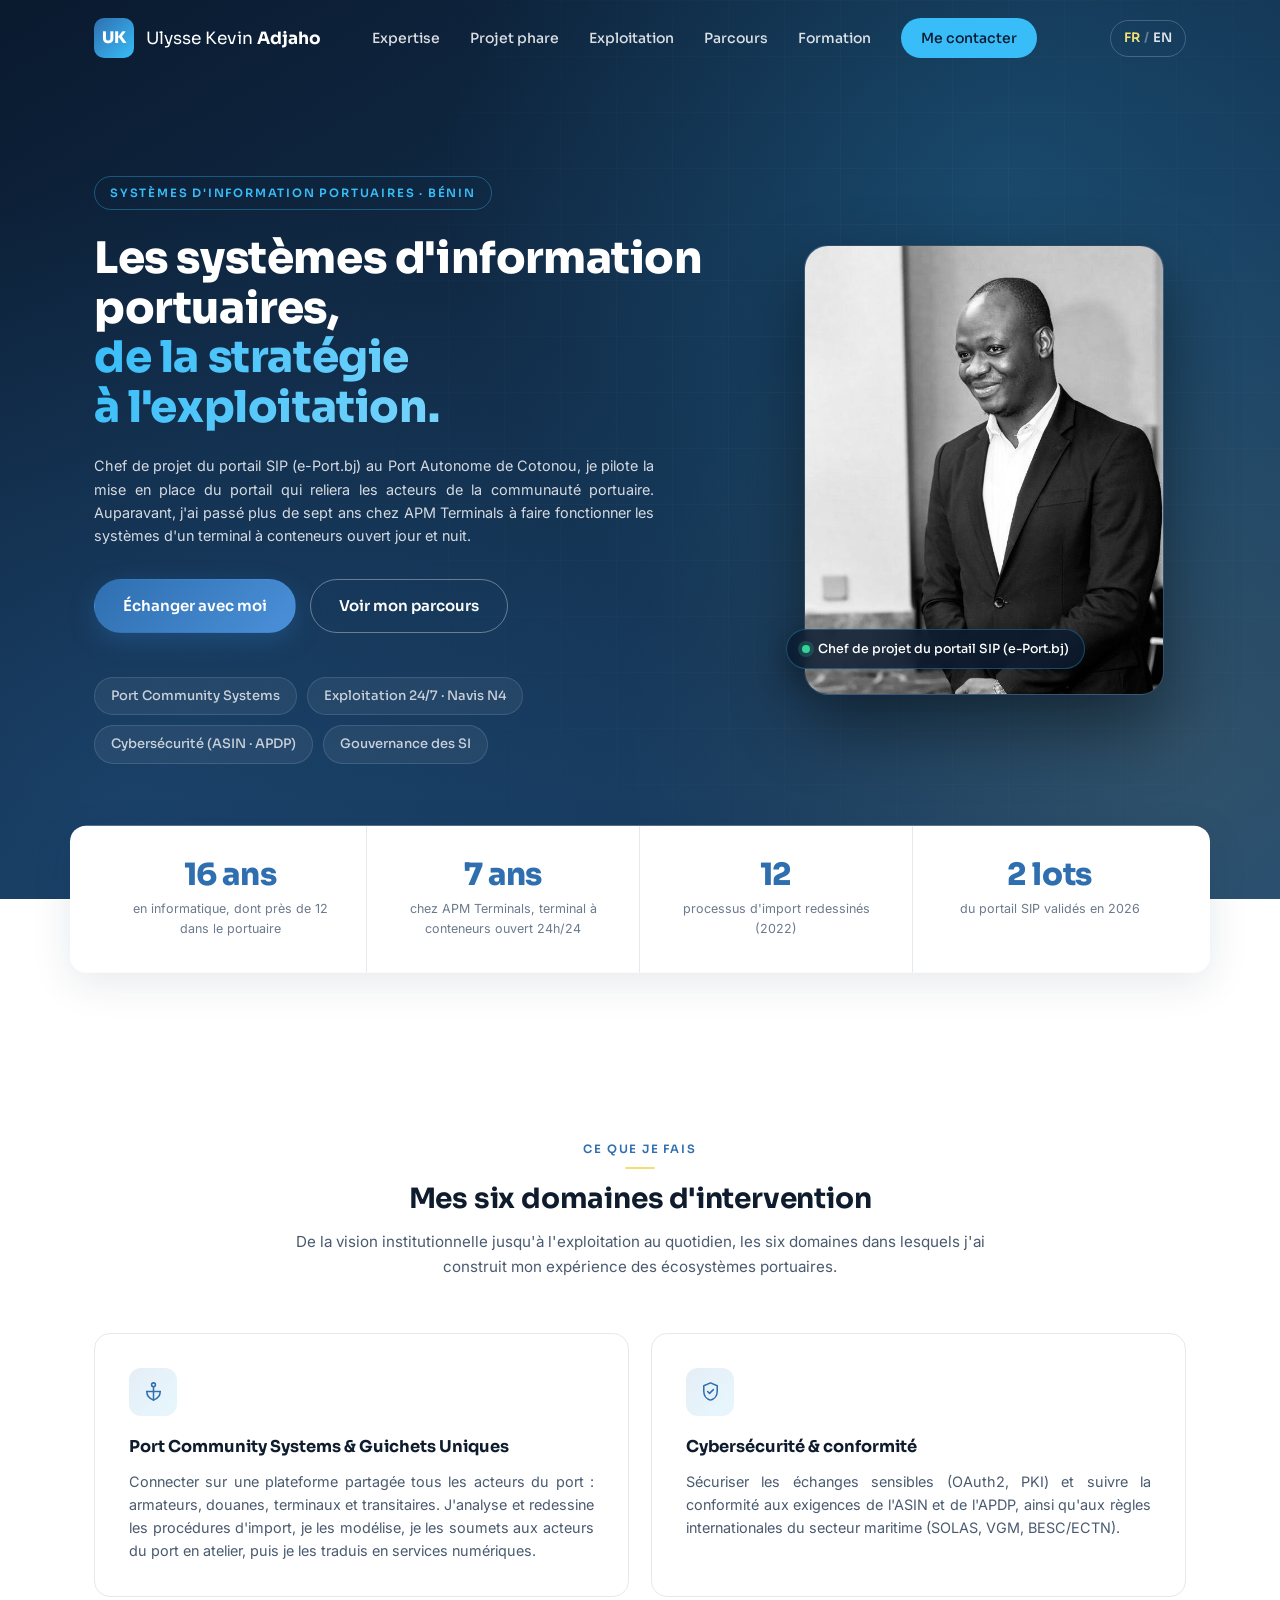
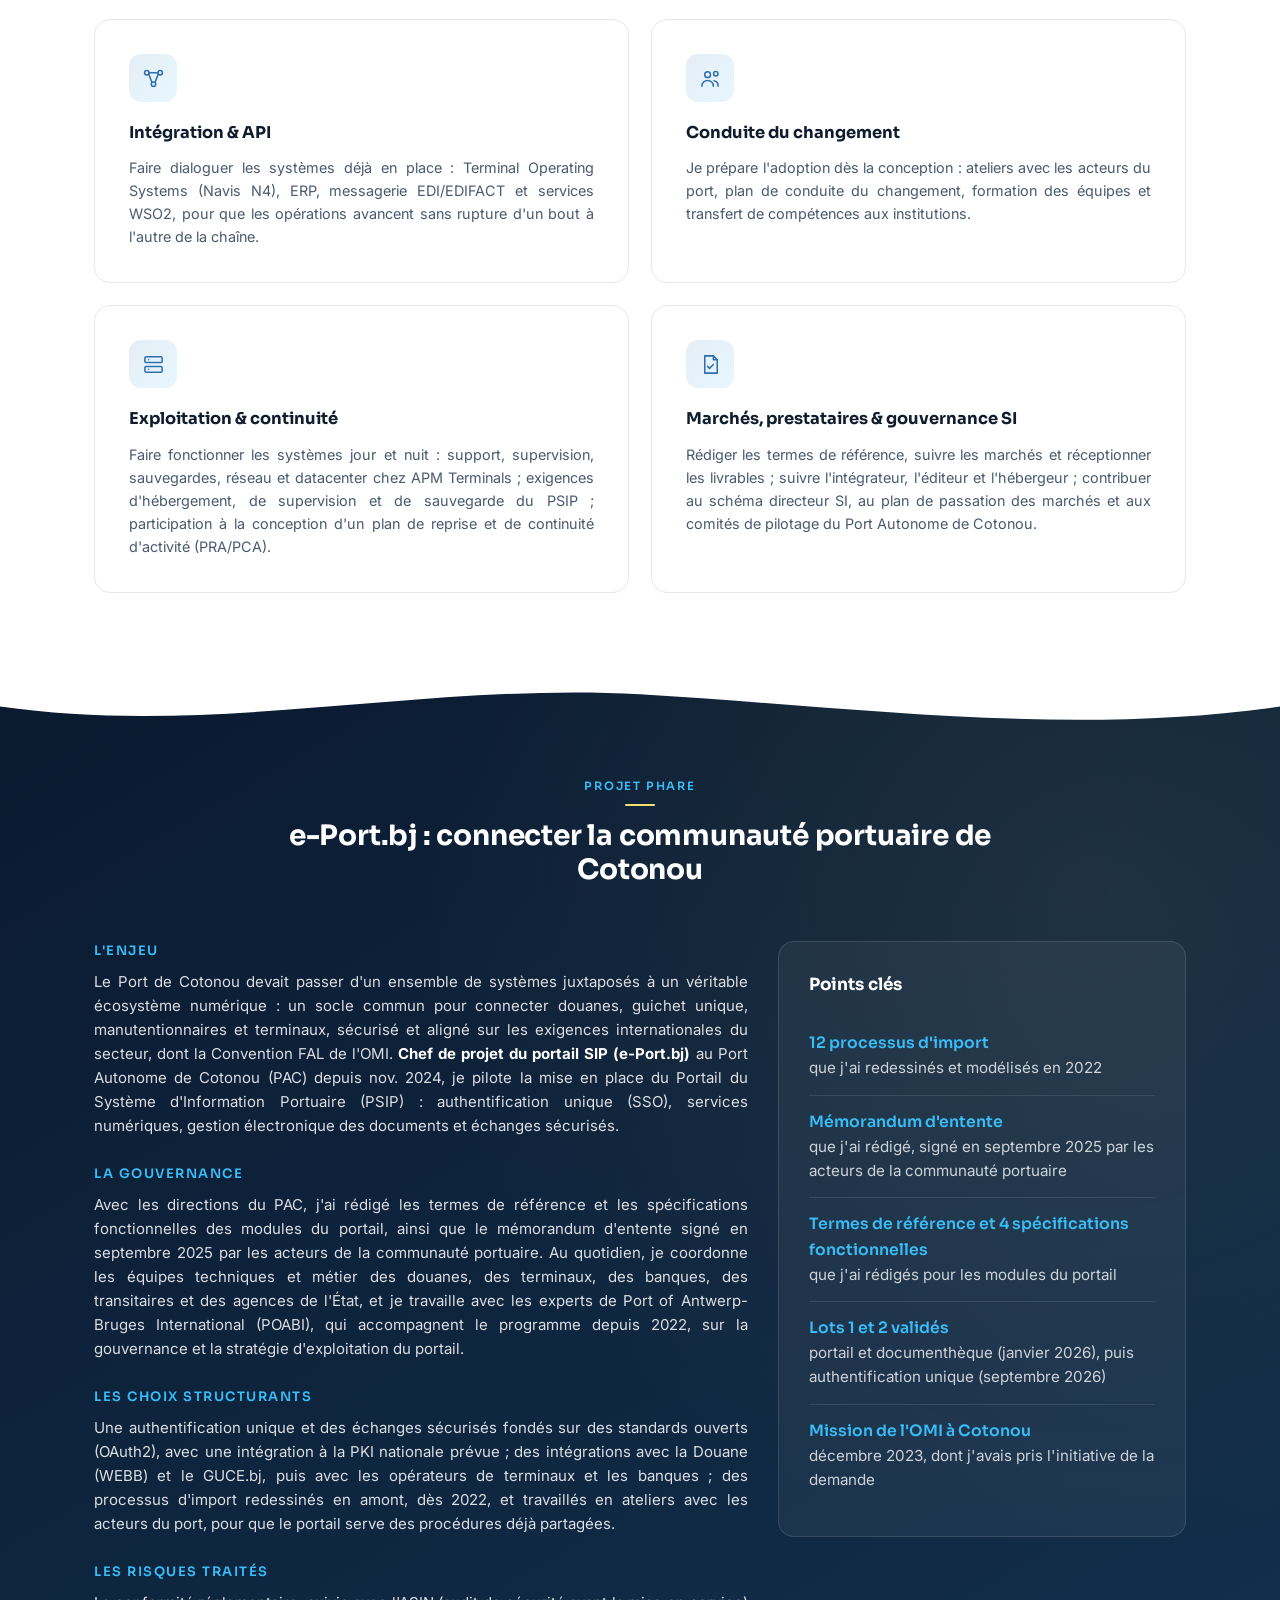
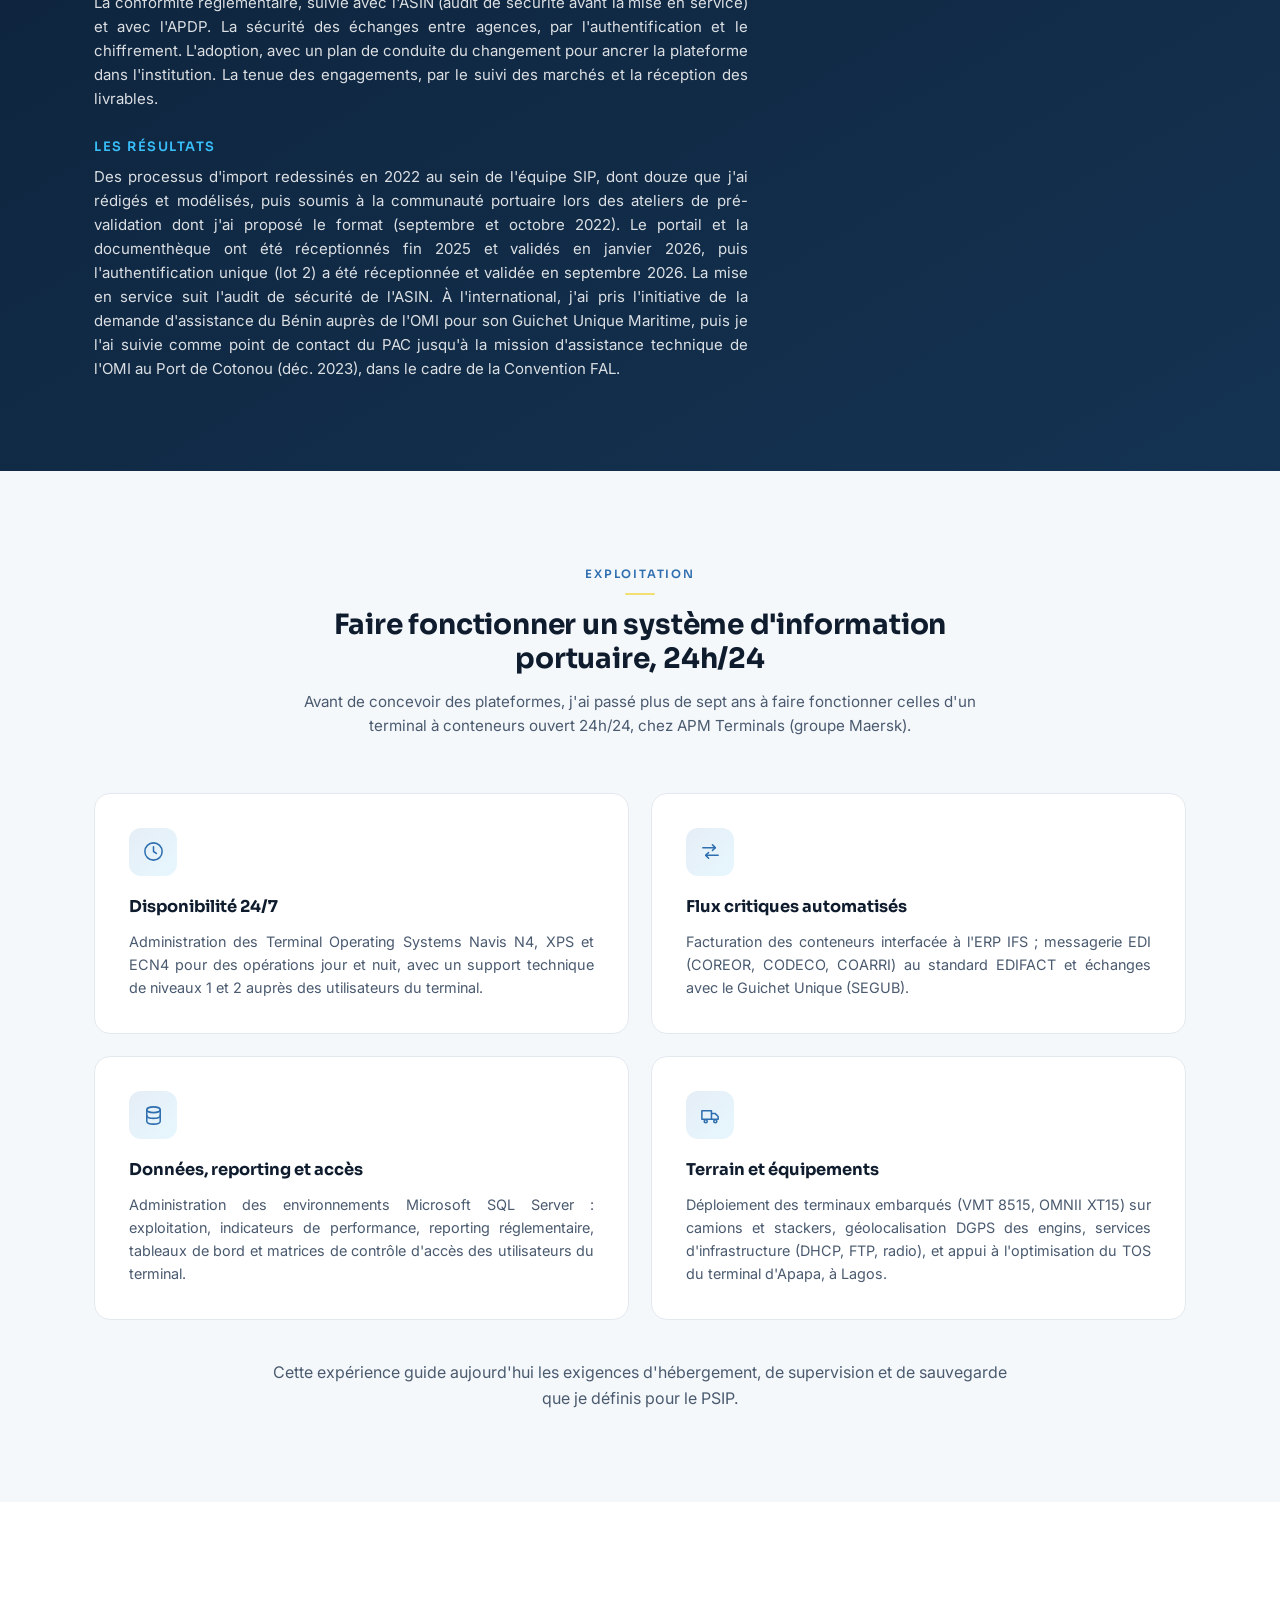
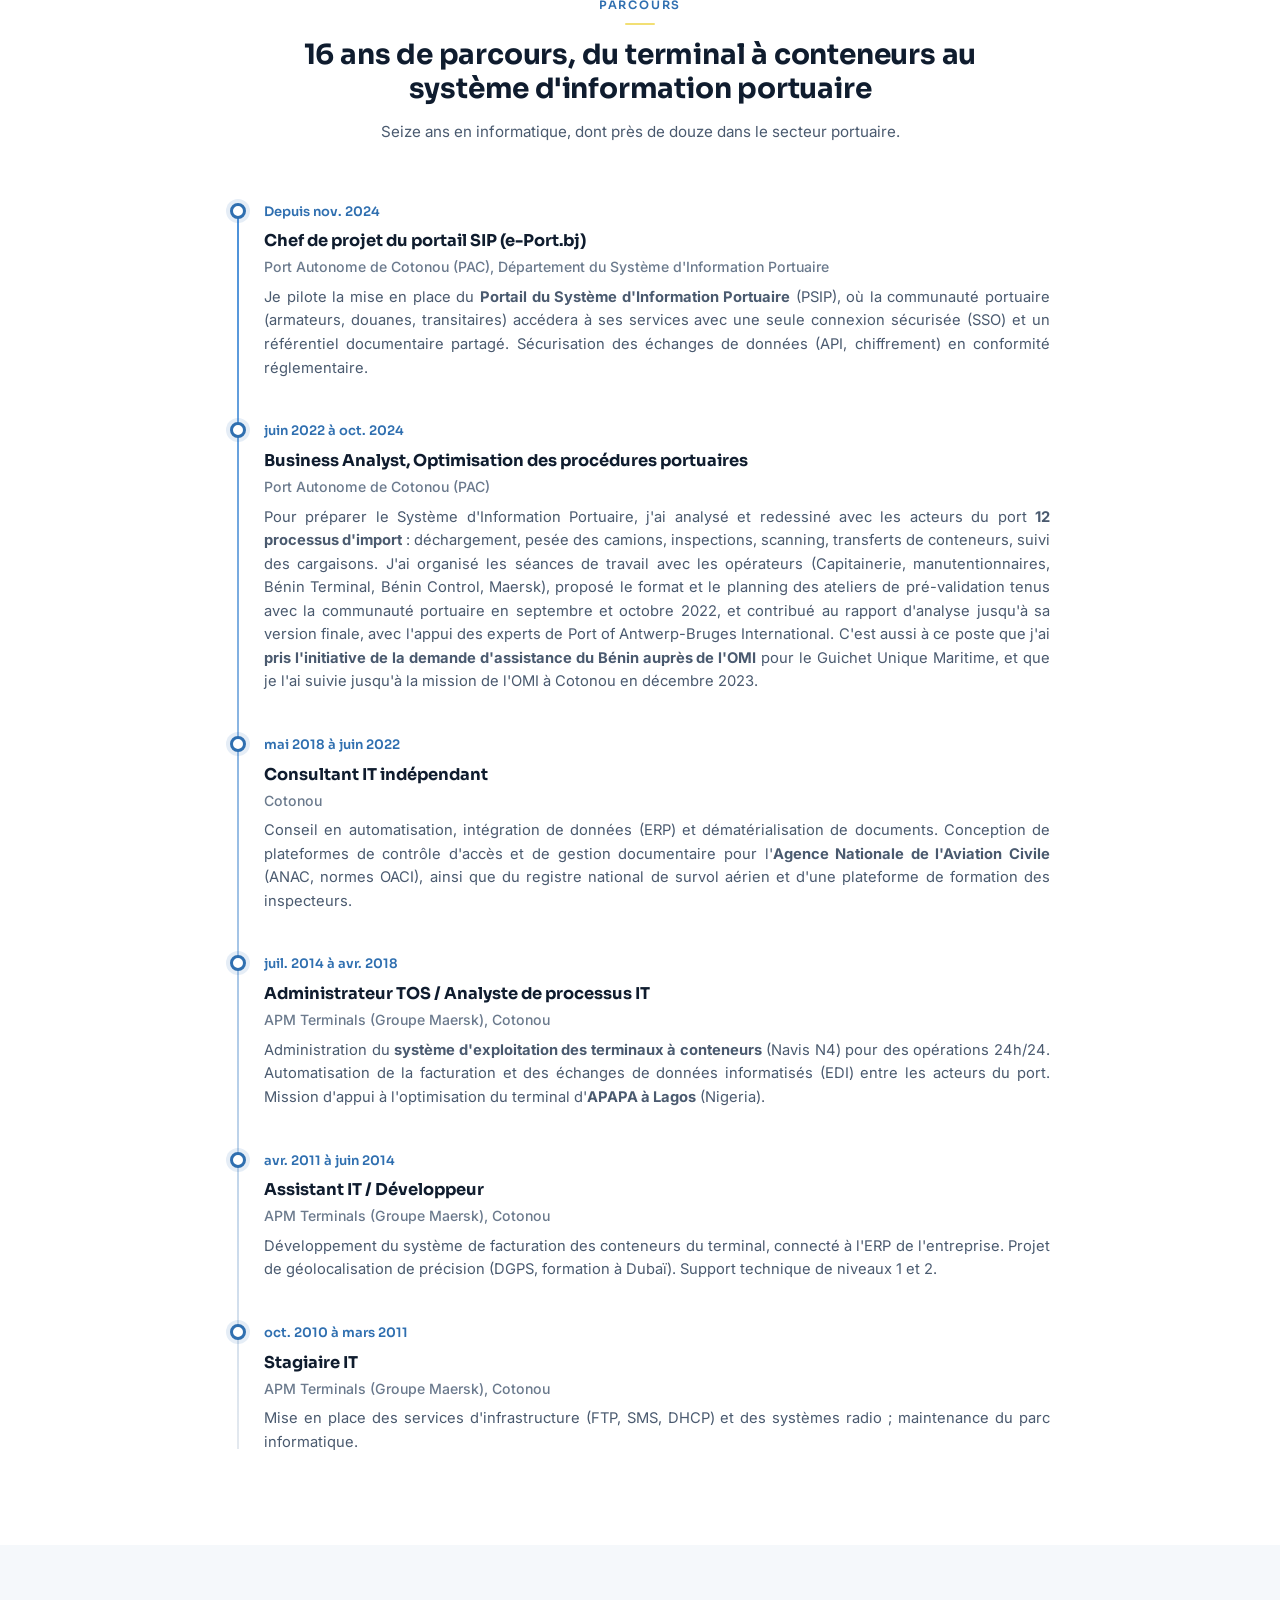
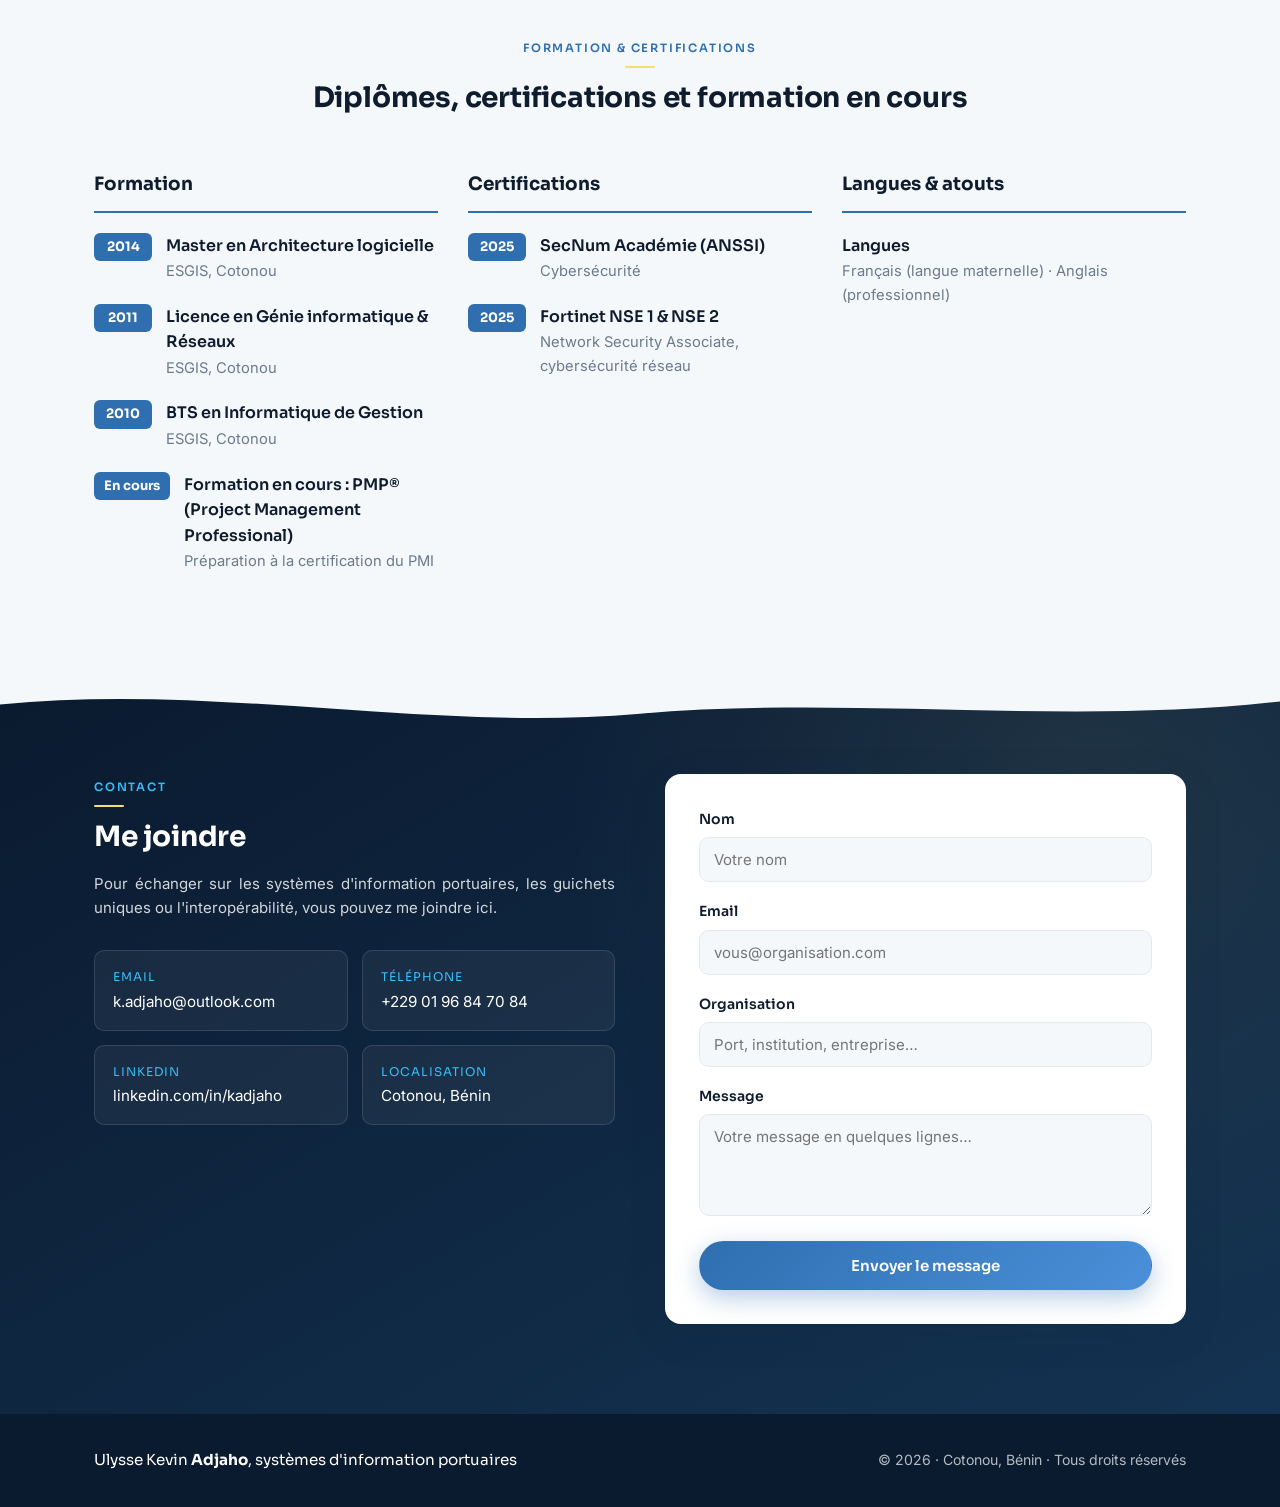
==== commit abfcbd17: "Site personnel Ulysse Kevin Adjaho" ====
--- a/index.html
+++ b/index.html
@@ -3,14 +3,14 @@
 <head>
   <meta charset="UTF-8" />
   <meta name="viewport" content="width=device-width, initial-scale=1.0" />
-  <title>Ulysse Kevin Adjaho | Expert en Transformation Digitale Portuaire</title>
-  <meta name="description" content="Ulysse Kevin Adjaho, systèmes d'information portuaires à Cotonou (Bénin). 16 ans d'expérience, de l'exploitation 24/7 des terminaux chez APM Terminals à la mise en place du Portail du Système d'Information Portuaire (e-Port.bj) au Port Autonome de Cotonou : gouvernance, cybersécurité, interopérabilité, conformité." />
+  <title>Ulysse Kevin Adjaho | Systèmes d'information portuaires</title>
+  <meta name="description" content="Ulysse Kevin Adjaho, systèmes d'information portuaires à Cotonou (Bénin). 16 ans d'expérience en informatique, dont près de douze dans le portuaire, de l'exploitation 24/7 des terminaux chez APM Terminals à la mise en place du Portail du Système d'Information Portuaire (e-Port.bj) au Port Autonome de Cotonou : gouvernance, cybersécurité, interopérabilité, conformité." />
   <meta name="author" content="Ulysse Kevin Adjaho" />
 
   <!-- Open Graph -->
   <meta property="og:type" content="website" />
-  <meta property="og:title" content="Ulysse Kevin Adjaho | Transformation Digitale Portuaire" />
-  <meta property="og:description" content="Les systèmes d'information portuaires, de la stratégie à l'exploitation. 16 ans d'expérience, de l'exploitation 24/7 des terminaux à la mise en place du PSIP au Port de Cotonou." />
+  <meta property="og:title" content="Ulysse Kevin Adjaho | Systèmes d'information portuaires" />
+  <meta property="og:description" content="Les systèmes d'information portuaires, de la stratégie à l'exploitation. 16 ans d'expérience en informatique, dont près de douze dans le portuaire, de l'exploitation 24/7 des terminaux à la mise en place du PSIP au Port de Cotonou." />
   <meta property="og:locale" content="fr_FR" />
   <meta property="og:url" content="https://kevinadjaho.com/" />
 
@@ -22,7 +22,7 @@
   <link rel="alternate" hreflang="fr" href="https://kevinadjaho.com/" />
   <link rel="alternate" hreflang="en" href="https://kevinadjaho.com/index-en.html" />
   <link rel="alternate" hreflang="x-default" href="https://kevinadjaho.com/" />
-  <link rel="stylesheet" href="styles.css?v=5" />
+  <link rel="stylesheet" href="styles.css?v=6" />
 
   <script type="application/ld+json">
   {
@@ -32,7 +32,7 @@
     "alternateName": "Kevin Adjaho",
     "url": "https://kevinadjaho.com/",
     "image": "https://kevinadjaho.com/assets/photo.jpg",
-    "jobTitle": "Chef de projet e-Port.bj, Expert en Transformation Digitale Portuaire",
+    "jobTitle": "Chef de projet du portail SIP (e-Port.bj), Port Autonome de Cotonou",
     "worksFor": {
       "@type": "Organization",
       "name": "Port Autonome de Cotonou (PAC)"
@@ -57,7 +57,6 @@
       "Interopérabilité des systèmes",
       "Cybersécurité",
       "Guichet Unique Maritime",
-      "Sûreté portuaire (Code ISPS)",
       "Intégration API",
       "Gouvernance des systèmes d'information",
       "Exploitation et continuité des systèmes d'information"
@@ -77,6 +76,7 @@
       <nav class="nav" id="nav">
         <a href="#expertise">Expertise</a>
         <a href="#projet">Projet phare</a>
+        <a href="#exploitation">Exploitation</a>
         <a href="#parcours">Parcours</a>
         <a href="#formation">Formation</a>
         <a href="#contact" class="nav-cta">Me contacter</a>
@@ -101,10 +101,9 @@
           <span class="accent">de la stratégie à&nbsp;l'exploitation.</span>
         </h1>
         <p class="hero-lead">
-          Depuis 16 ans, je conçois, sécurise et fais fonctionner les systèmes
-          d'information d'un port : exploitation 24h/24 des terminaux chez APM Terminals,
-          aujourd'hui mise en place du Portail du Système d'Information Portuaire (PSIP)
-          et de sa gouvernance au Port Autonome de Cotonou.
+          Chef de projet du portail SIP (e-Port.bj) au Port Autonome de Cotonou, je pilote la mise en place du portail qui reliera les acteurs de la communauté
+          portuaire. Auparavant, j'ai passé plus de sept ans chez APM Terminals à faire
+          fonctionner les systèmes d'un terminal à conteneurs ouvert jour et nuit.
         </p>
         <div class="hero-actions">
           <a href="#contact" class="btn btn-primary">Échanger avec moi</a>
@@ -113,7 +112,7 @@
         <ul class="hero-tags">
           <li>Port Community Systems</li>
           <li>Exploitation 24/7 · Navis N4</li>
-          <li>Cybersécurité (ANSSI · APDP)</li>
+          <li>Cybersécurité (ASIN · APDP)</li>
           <li>Gouvernance des SI</li>
         </ul>
       </div>
@@ -126,7 +125,7 @@
         </div>
         <div class="portrait-badge">
           <span class="badge-dot"></span>
-          Chef de projet e-Port.bj · Port de Cotonou
+          Chef de projet du portail SIP (e-Port.bj)
         </div>
       </div>
     </div>
@@ -138,19 +137,19 @@
     <div class="container stats-grid">
       <div class="stat">
         <span class="stat-num">16 ans</span>
-        <span class="stat-label">d'expérience portuaire &amp; IT</span>
+        <span class="stat-label">en informatique, dont près de 12 dans le portuaire</span>
       </div>
       <div class="stat">
-        <span class="stat-num">99,8 %</span>
-        <span class="stat-label">disponibilité systèmes 24/7</span>
+        <span class="stat-num">7 ans</span>
+        <span class="stat-label">chez APM Terminals, terminal à conteneurs ouvert 24h/24</span>
       </div>
       <div class="stat">
-        <span class="stat-num">800 K+</span>
-        <span class="stat-label">EVP/an facturés (systèmes gérés)</span>
+        <span class="stat-num">12</span>
+        <span class="stat-label">processus d'import redessinés (2022)</span>
       </div>
       <div class="stat">
-        <span class="stat-num">100+</span>
-        <span class="stat-label">professionnels formés</span>
+        <span class="stat-num">2 lots</span>
+        <span class="stat-label">du portail SIP validés en 2026</span>
       </div>
     </div>
   </section>
@@ -179,9 +178,10 @@
           </div>
           <h3>Port Community Systems &amp; Guichets Uniques</h3>
           <p>
-            Connecter sur une même plateforme tous les acteurs du port : armateurs,
-            douanes, terminaux et transitaires. Je conçois l'architecture métier, organise
-            la coopération entre les agences et digitalise les procédures d'import/export.
+            Connecter sur une plateforme partagée tous les acteurs du port : armateurs,
+            douanes, terminaux et transitaires. J'analyse et redessine les procédures
+            d'import, je les modélise, je les soumets aux acteurs du port en atelier, puis je
+            les traduis en services numériques.
           </p>
         </article>
 
@@ -194,9 +194,9 @@
           </div>
           <h3>Cybersécurité &amp; conformité</h3>
           <p>
-            Sécuriser les échanges sensibles (OAuth2, PKI) et garantir la conformité
-            aux référentiels ANSSI et APDP, au Code ISPS de sûreté portuaire et aux
-            normes internationales du secteur maritime (SOLAS, VGM, BESC/ECTN).
+            Sécuriser les échanges sensibles (OAuth2, PKI) et suivre la conformité
+            aux exigences de l'ASIN et de l'APDP, ainsi qu'aux règles internationales
+            du secteur maritime (SOLAS, VGM, BESC/ECTN).
           </p>
         </article>
 
@@ -230,9 +230,9 @@
           </div>
           <h3>Conduite du changement</h3>
           <p>
-            Un outil ne sert à rien s'il n'est pas adopté. Je forme les équipes et
-            transfère les compétences aux institutions : plus de 100 professionnels
-            accompagnés vers leurs nouveaux outils de travail.
+            Je prépare l'adoption dès la conception : ateliers avec les acteurs du port,
+            plan de conduite du changement, formation des équipes et transfert de
+            compétences aux institutions.
           </p>
         </article>
         <article class="card">
@@ -258,7 +258,7 @@
           <h3>Marchés, prestataires &amp; gouvernance SI</h3>
           <p>
             Rédiger les termes de référence, suivre les marchés et réceptionner les livrables ;
-            piloter intégrateur, éditeur, hébergeur et conseil ; contribuer au schéma
+            suivre l'intégrateur, l'éditeur et l'hébergeur ; contribuer au schéma
             directeur SI, au plan de passation des marchés et aux comités de pilotage du
             Port Autonome de Cotonou.
           </p>
@@ -273,7 +273,7 @@
     <div class="container">
       <div class="section-head">
         <p class="section-eyebrow light">Projet phare</p>
-        <h2 class="section-title">e-Port.bj : le Port de Cotonou passe au numérique</h2>
+        <h2 class="section-title">e-Port.bj : connecter la communauté portuaire de Cotonou</h2>
       </div>
 
       <div class="case">
@@ -281,11 +281,12 @@
           <div class="case-block">
             <h4>L'enjeu</h4>
             <p>
-              Le Port de Cotonou, poumon économique du Bénin, devait passer d'un ensemble
+              Le Port de Cotonou devait passer d'un ensemble
               de systèmes juxtaposés à un véritable écosystème numérique : un socle commun
               pour connecter douanes, guichet unique, manutentionnaires et terminaux, sécurisé
-              et aligné sur les standards internationaux du secteur (OMI, IPCSA).
-              <strong>Chef de projet e-Port.bj</strong> au Port Autonome de Cotonou (PAC)
+              et aligné sur les exigences internationales du secteur, dont la Convention
+              FAL de l'OMI.
+              <strong>Chef de projet du portail SIP (e-Port.bj)</strong> au Port Autonome de Cotonou (PAC)
               depuis nov. 2024, je pilote la mise en place du Portail du Système
               d'Information Portuaire (PSIP) : authentification unique (SSO), services
               numériques, gestion électronique des documents et échanges sécurisés.
@@ -294,32 +295,32 @@
           <div class="case-block">
             <h4>La gouvernance</h4>
             <p>
-              Dans le cadre de la gouvernance du programme, j'ai piloté ou coordonné
-              l'élaboration des termes de référence, des spécifications d'intégration, du
-              protocole d'entente signé par les acteurs de la communauté portuaire, et des
-              mémorandums de réforme et documents d'aide à la décision portés jusqu'à la
-              Présidence, en collaboration avec les directions du PAC. Au quotidien, je
+              Avec les directions du PAC, j'ai rédigé les termes de référence et les
+              spécifications fonctionnelles des modules du portail, ainsi que le mémorandum
+              d'entente signé en septembre 2025 par les acteurs de la communauté portuaire. Au quotidien, je
               coordonne les équipes techniques et métier des douanes, des terminaux, des
               banques, des transitaires et des agences de l'État, et je travaille avec les
-              experts de Port of Antwerp-Bruges International (POABI) sur la gouvernance et
-              la stratégie d'exploitation du portail.
+              experts de Port of Antwerp-Bruges International (POABI), qui accompagnent le
+              programme depuis 2022, sur la gouvernance et la stratégie d'exploitation du
+              portail.
             </p>
           </div>
           <div class="case-block">
             <h4>Les choix structurants</h4>
             <p>
-              Une authentification unique sur WSO2 Identity Server ; des échanges sécurisés
-              par API Gateway WSO2 (OAuth2, PKI nationale) ; des intégrations avec la Douane
-              (WEBB), le GUCE.bj, les opérateurs de terminaux et les banques ; une
-              architecture métier conçue en amont, pendant l'optimisation des procédures
-              (2022 à 2024), pour que le portail serve des processus déjà harmonisés.
+              Une authentification unique et des échanges sécurisés fondés sur des standards
+              ouverts (OAuth2), avec une intégration à la PKI nationale prévue ; des
+              intégrations avec la Douane (WEBB) et le GUCE.bj, puis avec les opérateurs de
+              terminaux et les banques ; des processus d'import redessinés en amont, dès
+              2022, et travaillés en ateliers avec les acteurs du port, pour que le portail
+              serve des procédures déjà partagées.
             </p>
           </div>
           <div class="case-block">
             <h4>Les risques traités</h4>
             <p>
-              La conformité réglementaire, suivie avec l'ASIN et l'APDP et alignée sur le
-              Code ISPS. La sécurité des échanges entre agences, par l'authentification et le
+              La conformité réglementaire, suivie avec l'ASIN (audit de sécurité avant la mise
+              en service) et avec l'APDP. La sécurité des échanges entre agences, par l'authentification et le
               chiffrement. L'adoption, avec un plan de conduite du changement pour ancrer la
               plateforme dans l'institution. La tenue des engagements, par le suivi des
               marchés et la réception des livrables.
@@ -328,12 +329,15 @@
           <div class="case-block">
             <h4>Les résultats</h4>
             <p>
-              Plus de 15 procédures import/export digitalisées pour la communauté portuaire.
-              Les livrables des phases 1 et 2 (portail, documenthèque, plateforme e-services)
-              ont passé la réception technique fin 2025 et ont été validés début 2026.
-              À l'international, j'ai initié la demande d'assistance du Bénin auprès de l'OMI
-              pour son Guichet Unique Maritime, et assuré le rôle de point de contact du PAC
-              jusqu'à la mission d'assistance technique de l'OMI au Port de Cotonou
+              Des processus d'import redessinés en 2022 au sein de l'équipe SIP, dont douze que
+              j'ai rédigés et modélisés, puis soumis à la communauté portuaire lors des
+              ateliers de pré-validation dont j'ai proposé le format (septembre et octobre 2022). Le portail et la
+              documenthèque ont été réceptionnés fin 2025 et validés en janvier 2026, puis
+              l'authentification unique (lot 2) a été réceptionnée et validée en septembre
+              2026. La mise en service suit l'audit de sécurité de l'ASIN.
+              À l'international, j'ai pris l'initiative de la demande d'assistance du Bénin auprès de l'OMI
+              pour son Guichet Unique Maritime, puis je l'ai suivie comme point de contact du
+              PAC jusqu'à la mission d'assistance technique de l'OMI au Port de Cotonou
               (déc. 2023), dans le cadre de la Convention FAL.
             </p>
           </div>
@@ -342,15 +346,11 @@
         <aside class="case-side">
           <h4>Points clés</h4>
           <ul class="case-list">
-            <li><span>SSO &amp; portail PSIP</span> en cours de mise en place pour la communauté portuaire</li>
-            <li><span>Coordination multi-acteurs</span> équipes des douanes, terminaux, banques, agences</li>
-            <li><span>MoU signé</span> par les acteurs de la communauté portuaire</li>
-            <li><span>TDR &amp; spécifications</span> élaborés sous ma coordination pour les modules et intégrations</li>
-            <li><span>+15 procédures</span> import/export digitalisées</li>
-            <li><span>Échanges sécurisés</span> WSO2 · OAuth2 · PKI</li>
-            <li><span>Appui international</span> conseil de Port of Antwerp-Bruges International (POABI)</li>
-            <li><span>Mission OMI</span> assistance au Guichet Unique Maritime, Port de Cotonou (2023)</li>
-            <li><span>Conformité</span> ASIN, APDP &amp; standards FAL</li>
+            <li><span>12 processus d'import</span> que j'ai redessinés et modélisés en 2022</li>
+            <li><span>Mémorandum d'entente</span> que j'ai rédigé, signé en septembre 2025 par les acteurs de la communauté portuaire</li>
+            <li><span>Termes de référence et 4 spécifications fonctionnelles</span> que j'ai rédigés pour les modules du portail</li>
+            <li><span>Lots 1 et 2 validés</span> portail et documenthèque (janvier 2026), puis authentification unique (septembre 2026)</li>
+            <li><span>Mission de l'OMI à Cotonou</span> décembre 2023, dont j'avais pris l'initiative de la demande</li>
           </ul>
         </aside>
       </div>
@@ -364,9 +364,9 @@
         <p class="section-eyebrow">Exploitation</p>
         <h2 class="section-title">Faire fonctionner un système d'information portuaire, 24h/24</h2>
         <p class="section-sub">
-          Avant de concevoir des plateformes, j'ai passé plus de sept ans à faire tourner
-          celles d'un terminal à conteneurs qui ne s'arrête jamais, chez APM Terminals
-          (groupe Maersk). C'est là que j'ai appris ce qu'un système doit tenir.
+          Avant de concevoir des plateformes, j'ai passé plus de sept ans à faire
+          fonctionner celles d'un terminal à conteneurs ouvert 24h/24, chez APM Terminals
+          (groupe Maersk).
         </p>
       </div>
 
@@ -380,8 +380,8 @@
           <h3>Disponibilité 24/7</h3>
           <p>
             Administration des Terminal Operating Systems Navis N4, XPS et ECN4 pour des
-            opérations jour et nuit : 99,8 % de disponibilité et support technique de
-            niveaux 1 et 2 auprès des utilisateurs du terminal.
+            opérations jour et nuit, avec un support technique de niveaux 1 et 2 auprès des
+            utilisateurs du terminal.
           </p>
         </article>
         <article class="card">
@@ -392,9 +392,9 @@
           </div>
           <h3>Flux critiques automatisés</h3>
           <p>
-            Facturation de plus de 800 000 conteneurs (EVP) par an, interfacée à l'ERP
-            IFS ; messagerie EDI (COREOR, CODECO, COARRI) au standard EDIFACT et échanges
-            avec le Guichet Unique (SEGUB) : des chaînes qui ne doivent jamais s'arrêter.
+            Facturation des conteneurs interfacée à l'ERP IFS ; messagerie EDI (COREOR,
+            CODECO, COARRI) au standard EDIFACT et échanges avec le Guichet Unique
+            (SEGUB).
           </p>
         </article>
         <article class="card">
@@ -426,9 +426,8 @@
       </div>
 
       <p class="run-note">
-        Cette expérience de l'exploitation guide aujourd'hui la mise en place du PSIP au
-        Port de Cotonou : <strong>un système conçu pour être exploité, supervisé et
-        maintenu, pas seulement livré.</strong>
+        Cette expérience guide aujourd'hui les exigences d'hébergement, de supervision et
+        de sauvegarde que je définis pour le PSIP.
       </p>
     </div>
   </section>
@@ -438,10 +437,9 @@
     <div class="container">
       <div class="section-head">
         <p class="section-eyebrow">Parcours</p>
-        <h2 class="section-title">16 ans de progression dans l'écosystème portuaire</h2>
+        <h2 class="section-title">16 ans de parcours, du terminal à conteneurs au système d'information portuaire</h2>
         <p class="section-sub">
-          Du terrain technique au pilotage de projets stratégiques, une expertise
-          que j'ai construite poste après poste.
+          Seize ans en informatique, dont près de douze dans le secteur portuaire.
         </p>
       </div>
 
@@ -450,9 +448,9 @@
           <div class="tl-dot"></div>
           <div class="tl-body">
             <span class="tl-date">Depuis nov. 2024</span>
-            <h3>Project Lead, Transformation Digitale Portuaire (e-Port.bj)</h3>
-            <p class="tl-org">Port Autonome de Cotonou (PAC)</p>
-            <p>Je pilote la mise en place du <strong>Portail du Système d'Information Portuaire</strong> (PSIP), où la communauté portuaire (armateurs, douanes, transitaires) accédera à ses services avec une seule connexion sécurisée (SSO) et un référentiel documentaire partagé. Sécurisation des échanges de données (API, chiffrement) en conformité réglementaire, et contribution à la stratégie nationale du <strong>Guichet Unique Maritime</strong> (OMI).</p>
+            <h3>Chef de projet du portail SIP (e-Port.bj)</h3>
+            <p class="tl-org">Port Autonome de Cotonou (PAC), Département du Système d'Information Portuaire</p>
+            <p>Je pilote la mise en place du <strong>Portail du Système d'Information Portuaire</strong> (PSIP), où la communauté portuaire (armateurs, douanes, transitaires) accédera à ses services avec une seule connexion sécurisée (SSO) et un référentiel documentaire partagé. Sécurisation des échanges de données (API, chiffrement) en conformité réglementaire.</p>
           </div>
         </li>
         <li class="tl-item">
@@ -461,7 +459,7 @@
             <span class="tl-date">juin 2022 à oct. 2024</span>
             <h3>Business Analyst, Optimisation des procédures portuaires</h3>
             <p class="tl-org">Port Autonome de Cotonou (PAC)</p>
-            <p>Refonte de plus de <strong>15 procédures import/export</strong> (validation des manifestes, profilage de risque douanier, prise de rendez-vous des camions aux terminaux), avec des indicateurs de performance définis. Conception de l'architecture métier du futur portail et du cadre de coopération entre les agences (douane, transitaires), en conformité avec les normes maritimes internationales.</p>
+            <p>Pour préparer le Système d'Information Portuaire, j'ai analysé et redessiné avec les acteurs du port <strong>12 processus d'import</strong> : déchargement, pesée des camions, inspections, scanning, transferts de conteneurs, suivi des cargaisons. J'ai organisé les séances de travail avec les opérateurs (Capitainerie, manutentionnaires, Bénin Terminal, Bénin Control, Maersk), proposé le format et le planning des ateliers de pré-validation tenus avec la communauté portuaire en septembre et octobre 2022, et contribué au rapport d'analyse jusqu'à sa version finale, avec l'appui des experts de Port of Antwerp-Bruges International. C'est aussi à ce poste que j'ai <strong>pris l'initiative de la demande d'assistance du Bénin auprès de l'OMI</strong> pour le Guichet Unique Maritime, et que je l'ai suivie jusqu'à la mission de l'OMI à Cotonou en décembre 2023.</p>
           </div>
         </li>
         <li class="tl-item">
@@ -470,7 +468,7 @@
             <span class="tl-date">mai 2018 à juin 2022</span>
             <h3>Consultant IT indépendant</h3>
             <p class="tl-org">Cotonou</p>
-            <p>Conseil en automatisation, intégration de données (ERP) et dématérialisation de documents. Conception de plateformes de contrôle d'accès et de gestion documentaire pour l'<strong>Agence Nationale de l'Aviation Civile</strong> (ANAC, normes OACI), ainsi que du registre national de survol aérien et d'une plateforme de formation des inspecteurs. Plus de <strong>100 professionnels formés</strong> à la cybersécurité.</p>
+            <p>Conseil en automatisation, intégration de données (ERP) et dématérialisation de documents. Conception de plateformes de contrôle d'accès et de gestion documentaire pour l'<strong>Agence Nationale de l'Aviation Civile</strong> (ANAC, normes OACI), ainsi que du registre national de survol aérien et d'une plateforme de formation des inspecteurs.</p>
           </div>
         </li>
         <li class="tl-item">
@@ -479,7 +477,7 @@
             <span class="tl-date">juil. 2014 à avr. 2018</span>
             <h3>Administrateur TOS / Analyste de processus IT</h3>
             <p class="tl-org">APM Terminals (Groupe Maersk), Cotonou</p>
-            <p>Administration du <strong>système d'exploitation des terminaux à conteneurs</strong> (Navis N4) avec <strong>99,8 % de disponibilité</strong> en opérations 24h/24. Automatisation de la facturation et des échanges de données informatisés (EDI) entre les acteurs du port. Mission d'appui à l'optimisation du terminal d'<strong>APAPA à Lagos</strong> (Nigeria).</p>
+            <p>Administration du <strong>système d'exploitation des terminaux à conteneurs</strong> (Navis N4) pour des opérations 24h/24. Automatisation de la facturation et des échanges de données informatisés (EDI) entre les acteurs du port. Mission d'appui à l'optimisation du terminal d'<strong>APAPA à Lagos</strong> (Nigeria).</p>
           </div>
         </li>
         <li class="tl-item">
@@ -488,7 +486,7 @@
             <span class="tl-date">avr. 2011 à juin 2014</span>
             <h3>Assistant IT / Développeur</h3>
             <p class="tl-org">APM Terminals (Groupe Maersk), Cotonou</p>
-            <p>Développement du système de facturation des conteneurs traitant plus de <strong>800 000 conteneurs (EVP) par an</strong>, connecté à l'ERP de l'entreprise. Projet de géolocalisation de précision (DGPS, formation à Dubaï). Plus de 100 utilisateurs formés et support technique niveaux 1 &amp; 2.</p>
+            <p>Développement du système de facturation des conteneurs du terminal, connecté à l'ERP de l'entreprise. Projet de géolocalisation de précision (DGPS, formation à Dubaï). Support technique de niveaux 1 et 2.</p>
           </div>
         </li>
         <li class="tl-item">
@@ -509,7 +507,7 @@
     <div class="container">
       <div class="section-head">
         <p class="section-eyebrow">Formation &amp; certifications</p>
-        <h2 class="section-title">Des bases solides, une expertise à jour</h2>
+        <h2 class="section-title">Diplômes, certifications et formation en cours</h2>
       </div>
 
       <div class="edu-grid">
@@ -571,12 +569,6 @@
               <p>Français (langue maternelle) · Anglais (professionnel)</p>
             </div>
           </div>
-          <div class="edu-item">
-            <div>
-              <h4>Atouts</h4>
-              <p>Leadership de projets stratégiques · Vision institutionnelle &amp; réglementaire · Rigueur &amp; sens de la sécurité</p>
-            </div>
-          </div>
         </div>
       </div>
     </div>
@@ -588,12 +580,10 @@
     <div class="container contact-inner">
       <div class="contact-text">
         <p class="section-eyebrow light">Contact</p>
-        <h2 class="section-title">Échangeons sur la transformation digitale portuaire.</h2>
+        <h2 class="section-title">Me joindre</h2>
         <p class="contact-lead">
-          Ports, autorités maritimes, institutions, partenaires techniques ou
-          confrères du secteur : si vous travaillez sur la digitalisation, la
-          gouvernance ou la sécurité des systèmes d'information portuaires, je serai
-          heureux d'échanger avec vous et de partager mon expérience.
+          Pour échanger sur les systèmes d'information portuaires, les guichets uniques
+          ou l'interopérabilité, vous pouvez me joindre ici.
         </p>
         <div class="contact-methods">
           <a class="contact-method" href="mailto:k.adjaho@outlook.com">
@@ -613,7 +603,6 @@
             <span class="cm-value">Cotonou, Bénin</span>
           </div>
         </div>
-        <a href="CV_Kevin_ADJAHO.pdf" class="btn btn-primary" download>Télécharger mon CV (PDF)</a>
       </div>
 
       <form class="contact-form" id="contactForm" action="mailto:k.adjaho@outlook.com" method="post" enctype="text/plain">
@@ -641,11 +630,11 @@
   <!-- ===== Footer ===== -->
   <footer class="site-footer">
     <div class="container footer-inner">
-      <p class="footer-brand">Ulysse Kevin <strong>Adjaho</strong>, expert en transformation digitale portuaire</p>
+      <p class="footer-brand">Ulysse Kevin <strong>Adjaho</strong>, systèmes d'information portuaires</p>
       <p class="footer-copy">© <span id="year"></span> · Cotonou, Bénin · Tous droits réservés</p>
     </div>
   </footer>
 
-  <script src="script.js?v=5"></script>
+  <script src="script.js?v=6"></script>
 </body>
 </html>
--- a/styles.css
+++ b/styles.css
@@ -474,6 +474,7 @@
     -webkit-hyphens: auto;
     hyphens: auto;
   }
+  .hero-lead { -webkit-hyphens: manual; hyphens: manual; }
 }
 
 /* ===== Responsive ===== */
@@ -509,10 +510,9 @@
   .stat { border-right: none !important; border-bottom: 1px solid var(--line); }
   .stat:last-child { border-bottom: none; }
   body { font-size: 16px; }
-  .hero-portrait { max-width: 190px; }
-  .portrait-badge {
-    left: 0; right: auto; bottom: 14px;
-    font-size: 11px; padding: 7px 12px;
-  }
+  .hero { padding: 92px 0 60px; }
+  .hero-inner { gap: 22px; }
+  .hero-portrait { max-width: 132px; }
+  .portrait-badge { display: none; }
   .section-wave { height: 28px; }
 }
